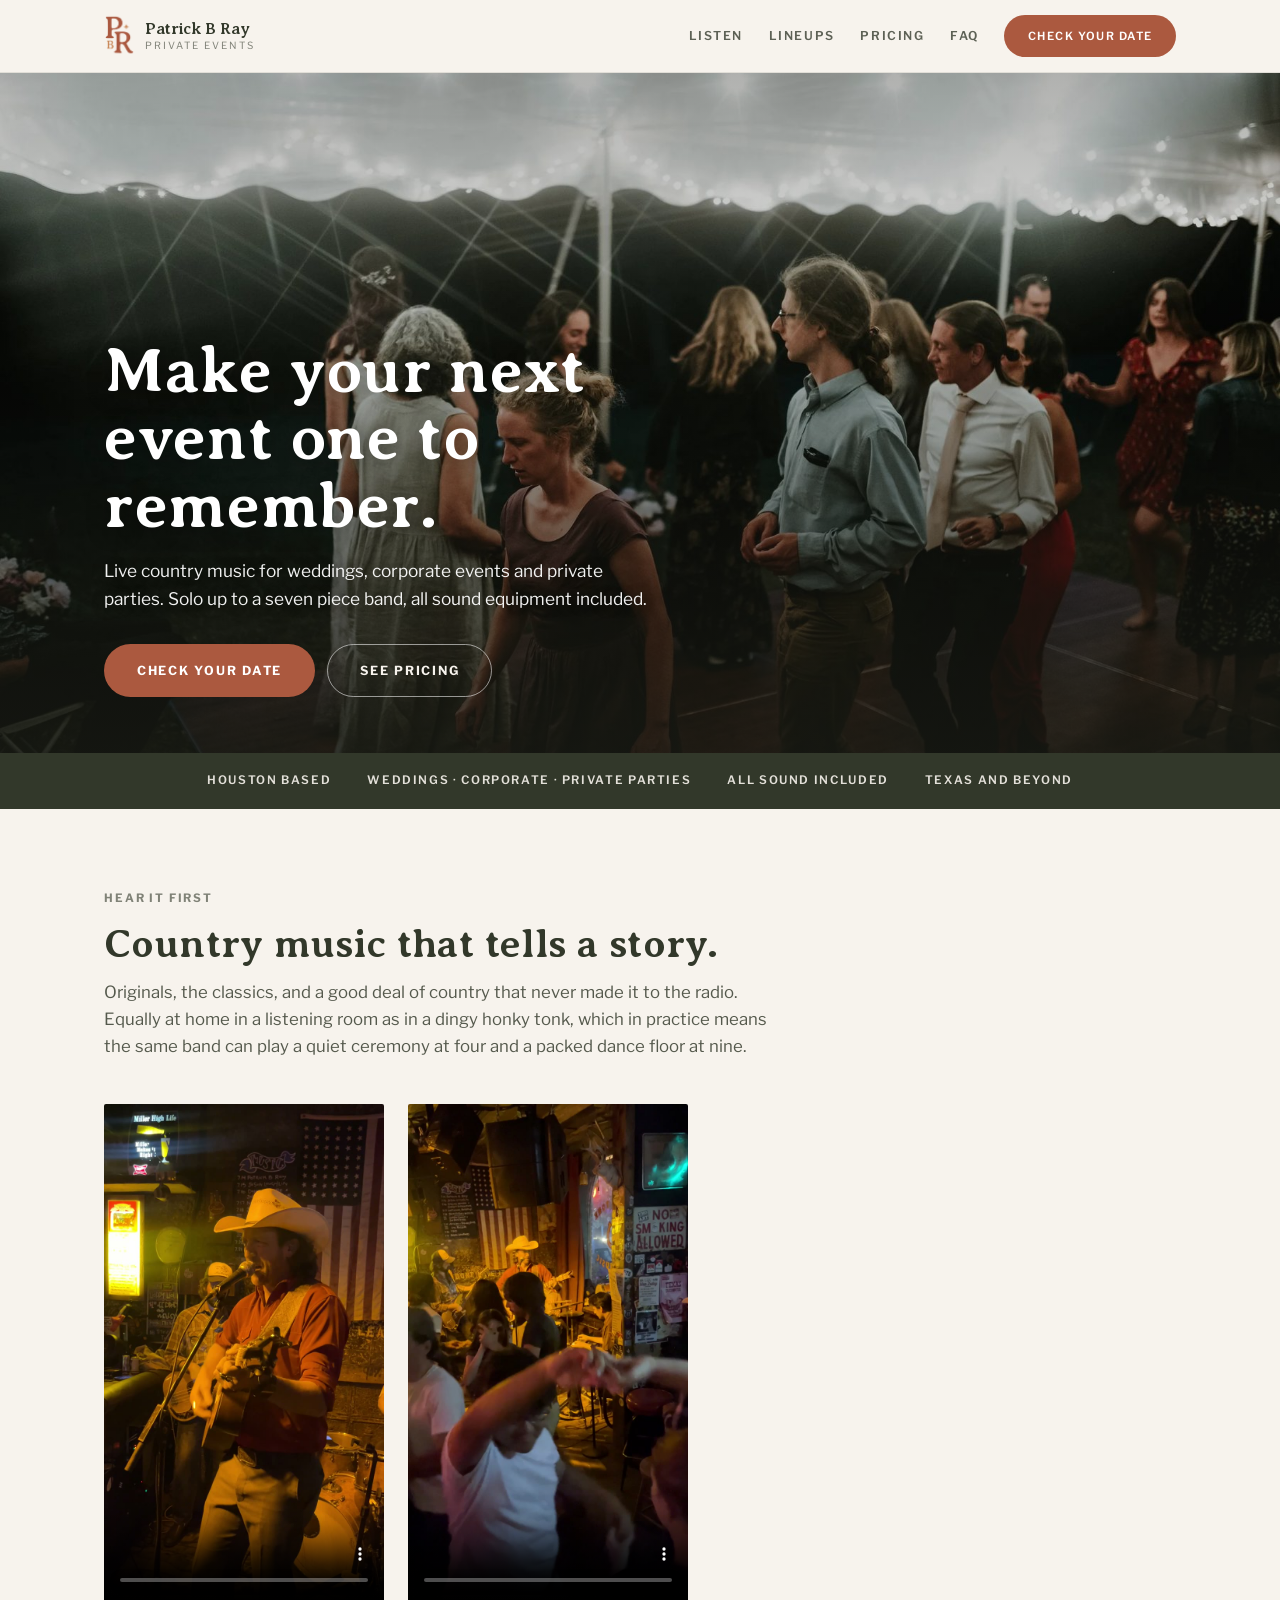
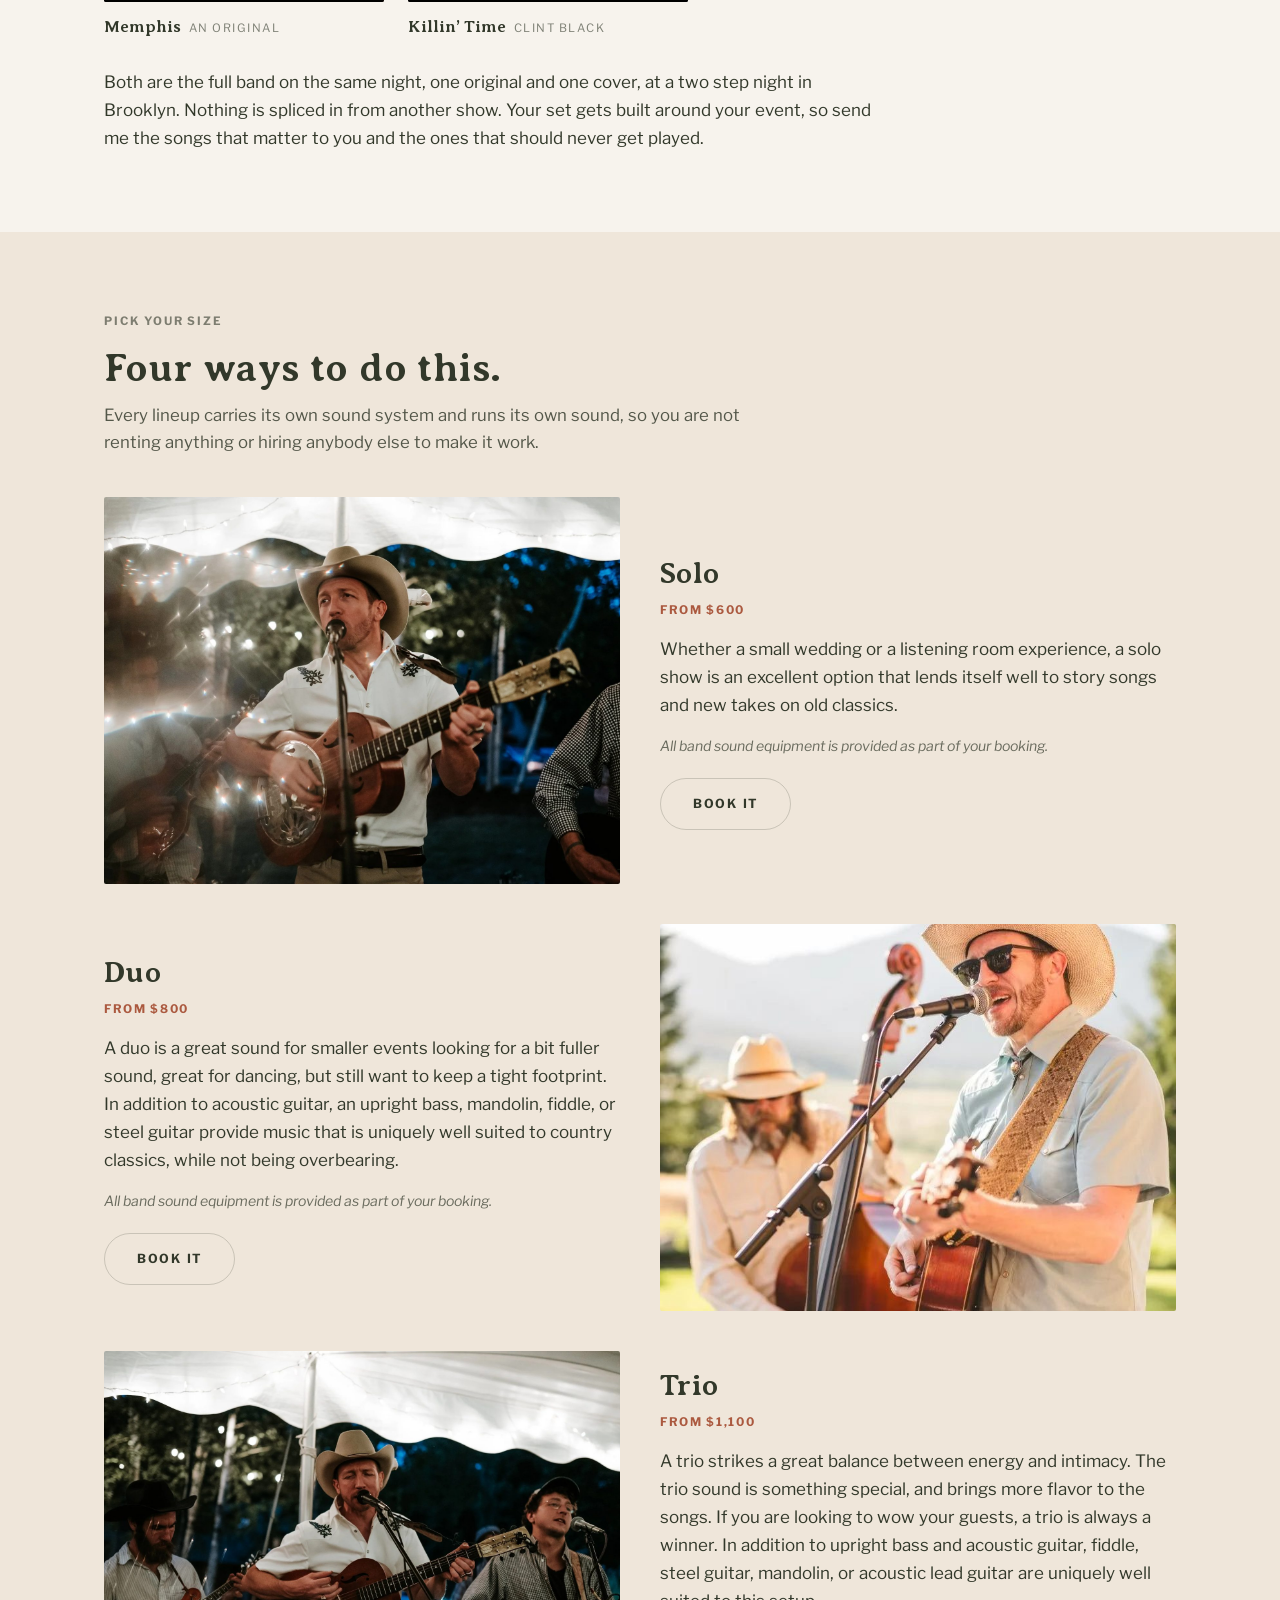
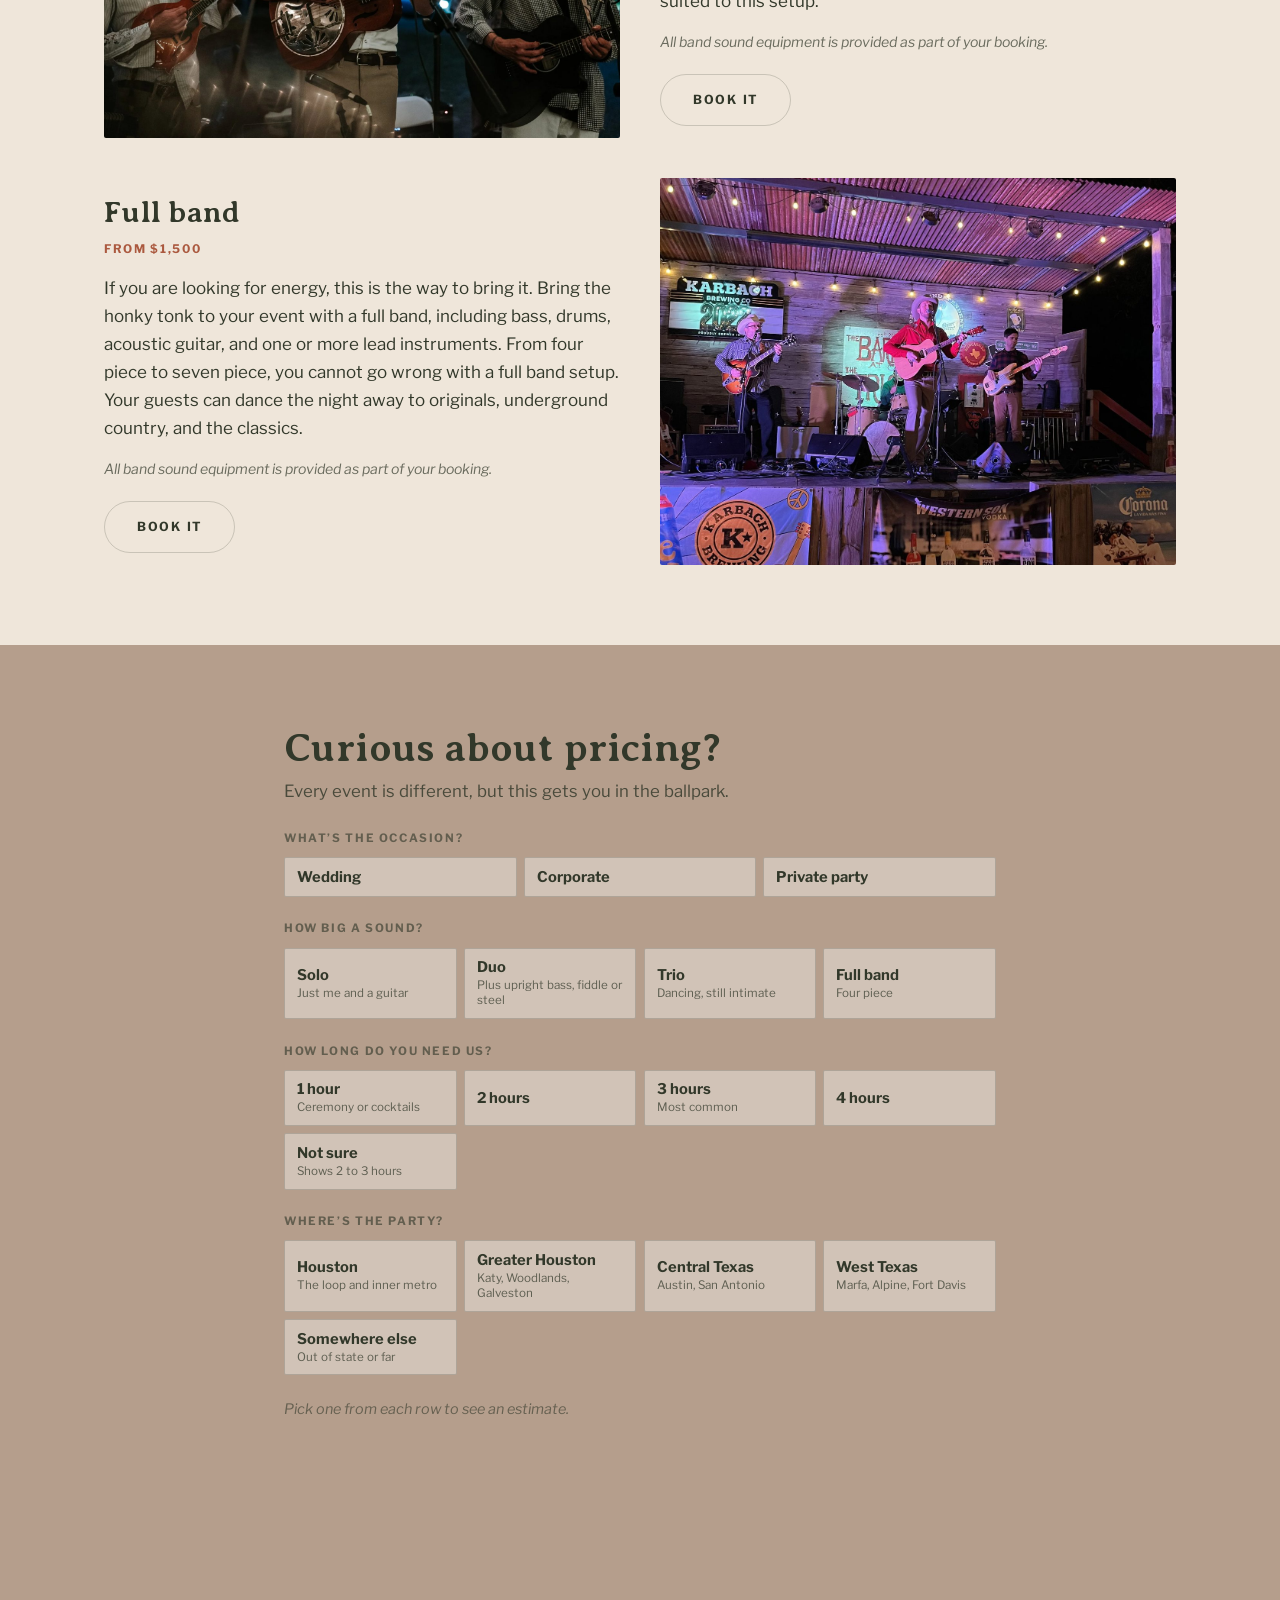
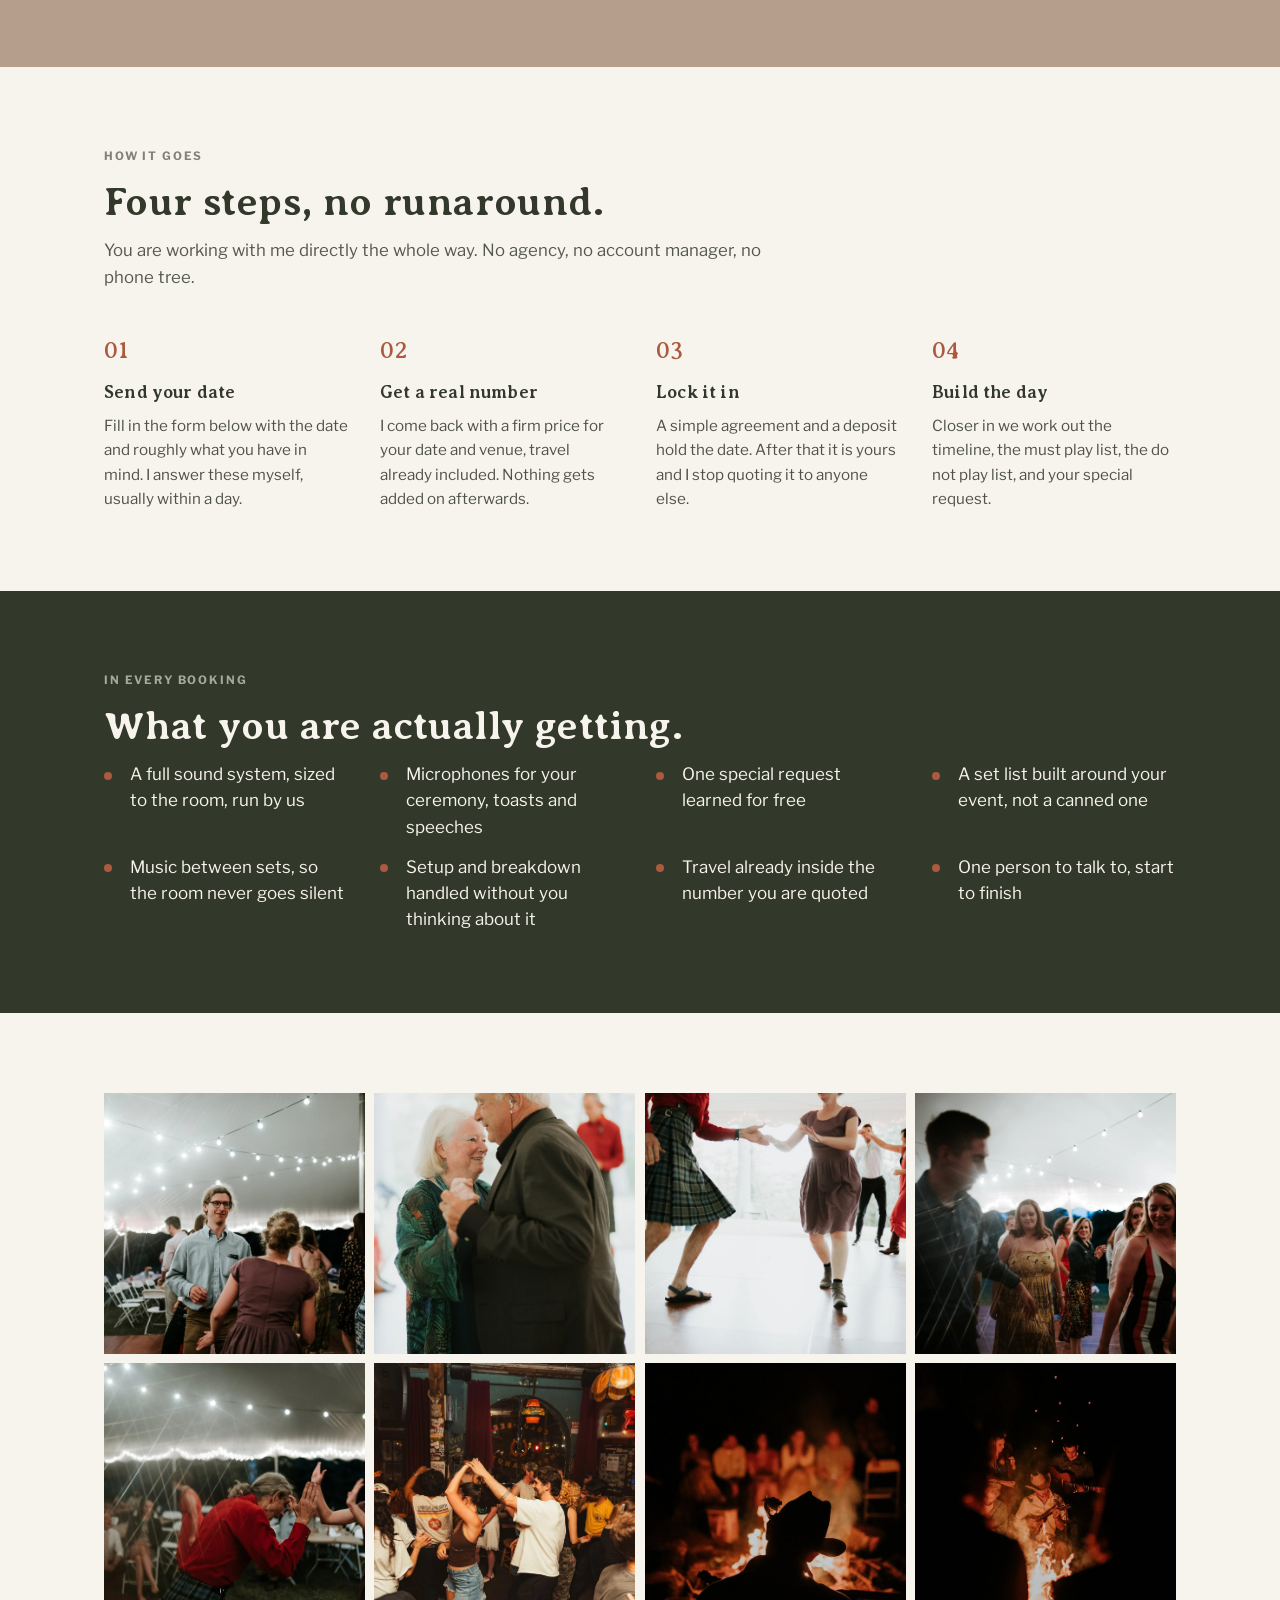
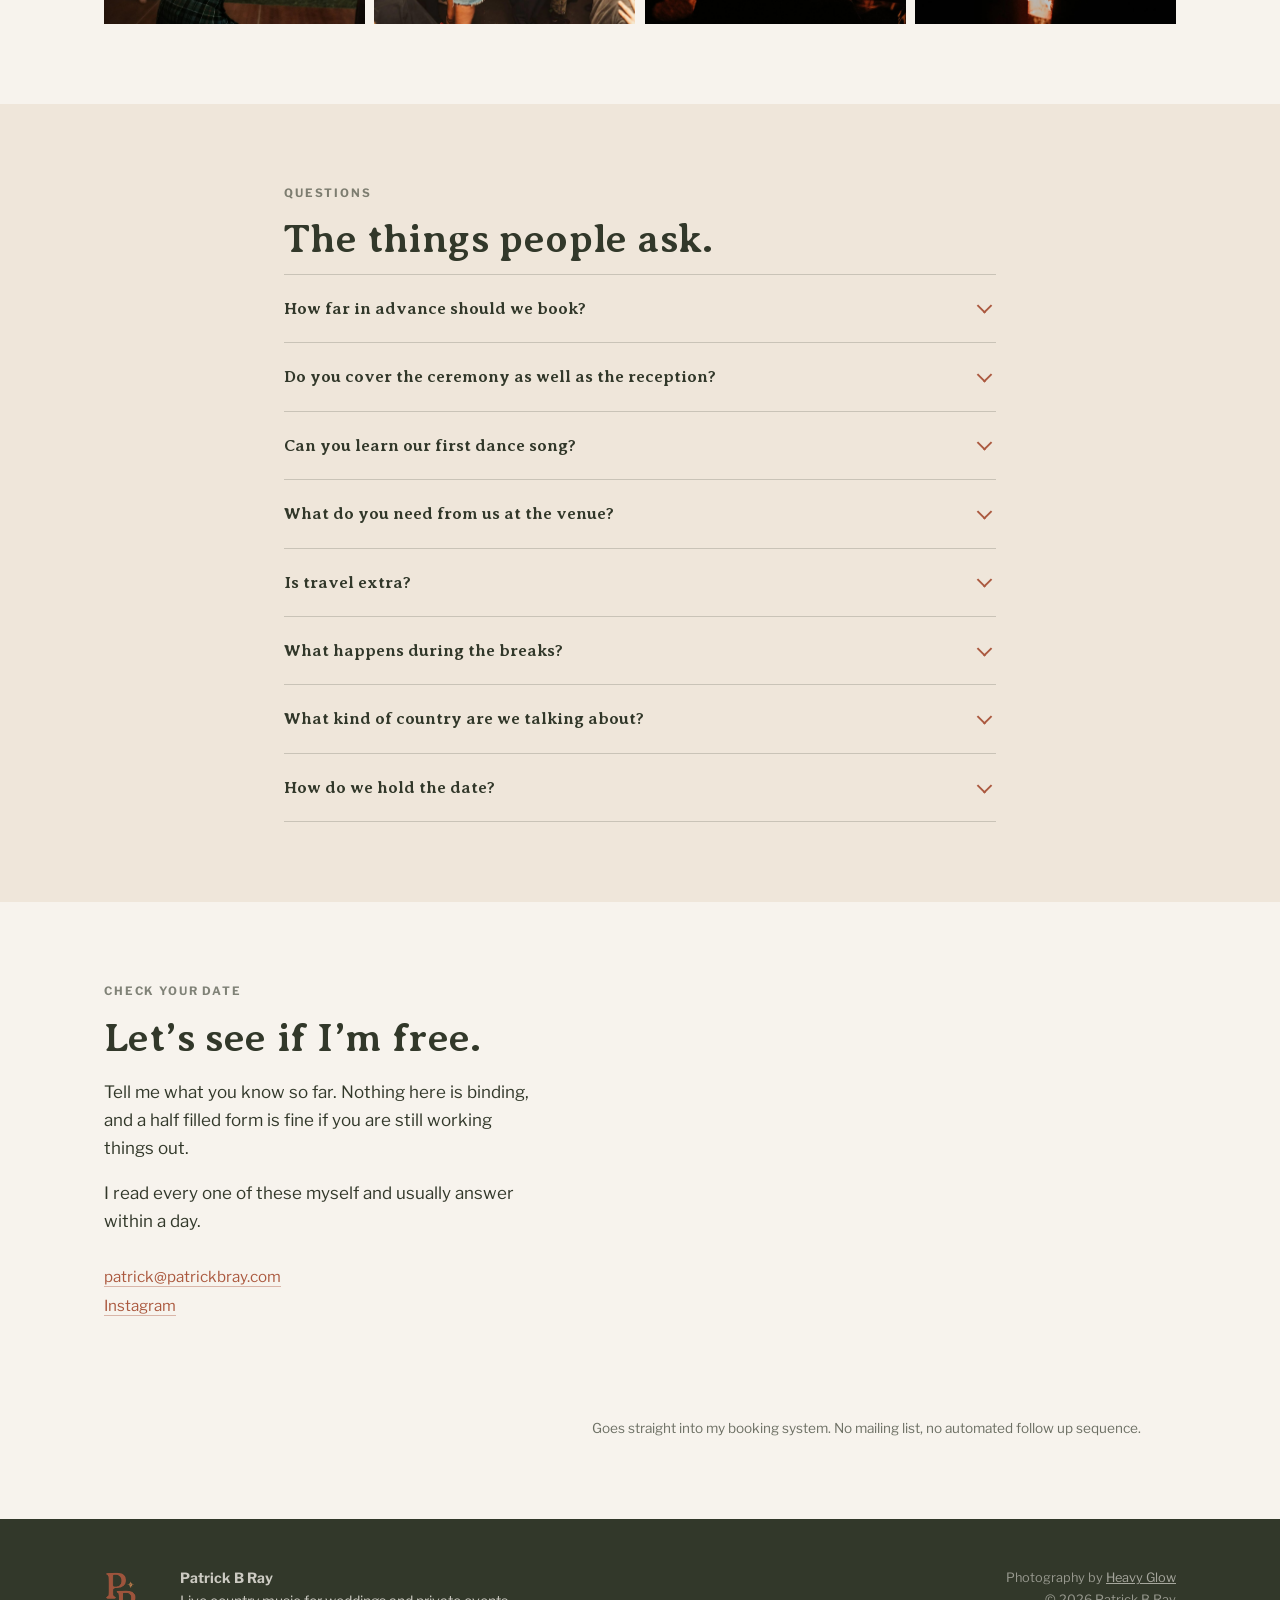
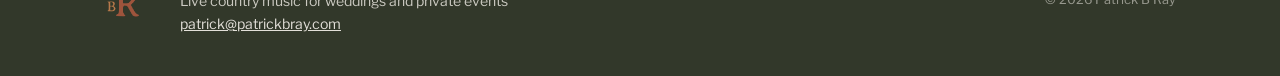
==== index.html @ d376b239 "Move the clip copy below the videos, cut it to one paragraph The three column layout left the text s" ====
<!DOCTYPE html>
<html lang="en">
<head>
<meta charset="utf-8">
<meta name="viewport" content="width=device-width, initial-scale=1">

<title>Live Country Music for Weddings &amp; Private Events | Patrick B Ray</title>
<meta name="description" content="Live country music for weddings, corporate events and private parties in Houston, Central Texas and West Texas. Solo, duo, trio or full band. All sound equipment included. See pricing in about thirty seconds.">
<link rel="canonical" href="https://events.patrickbray.com/">

<meta property="og:type" content="website">
<meta property="og:title" content="Live Country Music for Weddings &amp; Private Events">
<meta property="og:description" content="Solo, duo, trio or full band. All sound equipment included. Houston based, and out across Texas.">
<meta property="og:url" content="https://events.patrickbray.com/">
<meta property="og:image" content="https://events.patrickbray.com/assets/img/gallery-8.jpg">
<meta name="twitter:card" content="summary_large_image">

<link rel="icon" href="assets/favicon.ico">
<link rel="preconnect" href="https://fonts.googleapis.com">
<link rel="preconnect" href="https://fonts.gstatic.com" crossorigin>
<link href="https://fonts.googleapis.com/css2?family=Averia+Serif+Libre:wght@400;700&family=Libre+Franklin:wght@400;600;700&display=swap" rel="stylesheet">
<link rel="stylesheet" href="assets/css/site.css">
<link rel="stylesheet" href="assets/css/estimator.css">

<script type="application/ld+json">
{
  "@context":"https://schema.org",
  "@type":"MusicGroup",
  "name":"Patrick B Ray",
  "url":"https://events.patrickbray.com/",
  "genre":"Country",
  "image":"https://events.patrickbray.com/assets/img/gallery-8.jpg",
  "areaServed":["Houston, TX","Austin, TX","San Antonio, TX","Marfa, TX","Alpine, TX","Fort Davis, TX"],
  "email":"patrick@patrickbray.com"
}
</script>
</head>
<body>

<a class="skip" href="#main">Skip to content</a>

<header class="site-header">
  <div class="wrap site-header__inner">
    <a class="brand" href="#top">
      <img src="assets/img/pbr-logo.png" alt="" width="30" height="48">
      <span class="brand__text">
        <span class="brand__name">Patrick B Ray</span>
        <span class="brand__sub">Private Events</span>
      </span>
    </a>
    <nav class="site-nav" aria-label="Main">
      <a href="#listen">Listen</a>
      <a href="#lineups">Lineups</a>
      <a href="#pricing">Pricing</a>
      <a href="#faq">FAQ</a>
      <a class="btn btn--primary" href="#book">Check your date</a>
    </nav>
  </div>
</header>

<main id="main">

<!-- ============================ HERO ============================ -->
<section class="hero" id="top">
  <img class="hero__img" src="assets/img/gallery-8.jpg" alt="Guests dancing under a tent strung with lights at dusk" fetchpriority="high" width="1800" height="1200">
  <div class="wrap hero__inner">
    <h1>Make your next event one to remember.</h1>
    <p>Live country music for weddings, corporate events and private parties. Solo up to a seven piece band, all sound equipment included.</p>
    <div class="hero__actions">
      <a class="btn btn--primary" href="#book">Check your date</a>
      <a class="btn btn--ghost" href="#pricing">See pricing</a>
    </div>
  </div>
</section>

<div class="strip">
  <div class="wrap">
    <ul>
      <li>Houston based</li>
      <li>Weddings · Corporate · Private parties</li>
      <li>All sound included</li>
      <li>Texas and beyond</li>
    </ul>
  </div>
</div>

<!-- ============================ LISTEN ============================ -->
<section id="listen">
  <div class="wrap">
    <div class="listen__intro">
      <p class="eyebrow">Hear it first</p>
      <h2 class="section-title">Country music that tells a story.</h2>
      <p class="section-lede">Originals, the classics, and a good deal of country that never made it to the radio. Equally at home in a listening room as in a dingy honky tonk, which in practice means the same band can play a quiet ceremony at four and a packed dance floor at nine.</p>
    </div>

    <div class="clips">
      <figure class="clip">
        <video preload="none" playsinline controls poster="assets/video/memphis-poster.jpg" width="720" height="1280">
          <source src="assets/video/memphis.mp4" type="video/mp4">
        </video>
        <figcaption><strong>Memphis</strong><span>An original</span></figcaption>
      </figure>
      <figure class="clip">
        <video preload="none" playsinline controls poster="assets/video/killin-time-poster.jpg" width="720" height="1280">
          <source src="assets/video/killin-time.mp4" type="video/mp4">
        </video>
        <figcaption><strong>Killin’ Time</strong><span>Clint Black</span></figcaption>
      </figure>
    </div>

    <p class="clips__note">Both are the full band on the same night, one original and one cover, at a two step night in Brooklyn. Nothing is spliced in from another show. Your set gets built around your event, so send me the songs that matter to you and the ones that should never get played.</p>
  </div>
</section>

<!-- ============================ LINEUPS ============================ -->
<section id="lineups" class="section--tinted">
  <div class="wrap">
    <p class="eyebrow">Pick your size</p>
    <h2 class="section-title">Four ways to do this.</h2>
    <p class="section-lede">Every lineup carries its own sound system and runs its own sound, so you are not renting anything or hiring anybody else to make it work.</p>

    <div class="lineups">

      <article class="lineup">
        <div class="lineup__media">
          <img src="assets/img/gallery-4.jpg" alt="Patrick B Ray singing into a microphone under a lit tent" loading="lazy">
        </div>
        <div>
          <h3 class="lineup__name">Solo</h3>
          <p class="lineup__price">From $600</p>
          <p class="lineup__body">Whether a small wedding or a listening room experience, a solo show is an excellent option that lends itself well to story songs and new takes on old classics.</p>
          <p class="lineup__gear">All band sound equipment is provided as part of your booking.</p>
          <a class="btn btn--outline" href="#book">Book it</a>
        </div>
      </article>

      <article class="lineup">
        <div class="lineup__media">
          <img src="assets/img/duo.jpg" alt="Two musicians playing guitar and upright bass outdoors" loading="lazy">
        </div>
        <div>
          <h3 class="lineup__name">Duo</h3>
          <p class="lineup__price">From $800</p>
          <p class="lineup__body">A duo is a great sound for smaller events looking for a bit fuller sound, great for dancing, but still want to keep a tight footprint. In addition to acoustic guitar, an upright bass, mandolin, fiddle, or steel guitar provide music that is uniquely well suited to country classics, while not being overbearing.</p>
          <p class="lineup__gear">All band sound equipment is provided as part of your booking.</p>
          <a class="btn btn--outline" href="#book">Book it</a>
        </div>
      </article>

      <article class="lineup">
        <div class="lineup__media">
          <img src="assets/img/gallery-5.jpg" alt="String band performing on stage under a tent" loading="lazy">
        </div>
        <div>
          <h3 class="lineup__name">Trio</h3>
          <p class="lineup__price">From $1,100</p>
          <p class="lineup__body">A trio strikes a great balance between energy and intimacy. The trio sound is something special, and brings more flavor to the songs. If you are looking to wow your guests, a trio is always a winner. In addition to upright bass and acoustic guitar, fiddle, steel guitar, mandolin, or acoustic lead guitar are uniquely well suited to this setup.</p>
          <p class="lineup__gear">All band sound equipment is provided as part of your booking.</p>
          <a class="btn btn--outline" href="#book">Book it</a>
        </div>
      </article>

      <article class="lineup">
        <div class="lineup__media">
          <img src="assets/img/gallery-6.jpg" alt="Full band playing a lit stage" loading="lazy">
        </div>
        <div>
          <h3 class="lineup__name">Full band</h3>
          <p class="lineup__price">From $1,500</p>
          <p class="lineup__body">If you are looking for energy, this is the way to bring it. Bring the honky tonk to your event with a full band, including bass, drums, acoustic guitar, and one or more lead instruments. From four piece to seven piece, you cannot go wrong with a full band setup. Your guests can dance the night away to originals, underground country, and the classics.</p>
          <p class="lineup__gear">All band sound equipment is provided as part of your booking.</p>
          <a class="btn btn--outline" href="#book">Book it</a>
        </div>
      </article>

    </div>
  </div>
</section>

<!-- ============================ PRICING ============================ -->
<section id="pricing" class="section--sand">
  <div class="wrap wrap--narrow">
    <div class="pbr-est">

      <div class="pbr-est__head">
        <h2 class="pbr-est__title">Curious about pricing?</h2>
        <p class="pbr-est__lede">Every event is different, but this gets you in the ballpark.</p>
      </div>

      <fieldset class="pbr-est__step">
        <legend class="pbr-est__legend">What’s the occasion?</legend>
        <div class="pbr-est__opts" role="group" data-group="event"></div>
      </fieldset>

      <fieldset class="pbr-est__step">
        <legend class="pbr-est__legend">How big a sound?</legend>
        <div class="pbr-est__opts" role="group" data-group="config"></div>
      </fieldset>

      <fieldset class="pbr-est__step">
        <legend class="pbr-est__legend">How long do you need us?</legend>
        <div class="pbr-est__opts" role="group" data-group="hours"></div>
      </fieldset>

      <fieldset class="pbr-est__step">
        <legend class="pbr-est__legend">Where’s the party?</legend>
        <div class="pbr-est__opts" role="group" data-group="travel"></div>
      </fieldset>

      <p class="pbr-est__hint" id="pbrHint">Pick one from each row to see an estimate.</p>

      <div class="pbr-est__result" id="pbrResult" aria-live="polite">
        <p class="pbr-est__figure"><small id="pbrFigLabel">Estimated range</small><span id="pbrFigure"></span></p>
        <p class="pbr-est__summary" id="pbrSummary"></p>
        <a class="pbr-est__cta" id="pbrCta" href="#book">Check my date</a>
        <p class="pbr-est__fine" id="pbrFine"></p>
      </div>

    </div>
  </div>
</section>

<!-- ============================ HOW IT WORKS ============================ -->
<section id="how">
  <div class="wrap">
    <p class="eyebrow">How it goes</p>
    <h2 class="section-title">Four steps, no runaround.</h2>
    <p class="section-lede">You are working with me directly the whole way. No agency, no account manager, no phone tree.</p>

    <div class="steps">
      <div class="step">
        <h3>Send your date</h3>
        <p>Fill in the form below with the date and roughly what you have in mind. I answer these myself, usually within a day.</p>
      </div>
      <div class="step">
        <h3>Get a real number</h3>
        <p>I come back with a firm price for your date and venue, travel already included. Nothing gets added on afterwards.</p>
      </div>
      <div class="step">
        <h3>Lock it in</h3>
        <p>A simple agreement and a deposit hold the date. After that it is yours and I stop quoting it to anyone else.</p>
      </div>
      <div class="step">
        <h3>Build the day</h3>
        <p>Closer in we work out the timeline, the must play list, the do not play list, and your special request.</p>
      </div>
    </div>
  </div>
</section>

<!-- ============================ INCLUDED ============================ -->
<section class="section--dark">
  <div class="wrap">
    <p class="eyebrow">In every booking</p>
    <h2 class="section-title">What you are actually getting.</h2>
    <ul class="included">
      <li>A full sound system, sized to the room, run by us</li>
      <li>Microphones for your ceremony, toasts and speeches</li>
      <li>One special request learned for free</li>
      <li>A set list built around your event, not a canned one</li>
      <li>Music between sets, so the room never goes silent</li>
      <li>Setup and breakdown handled without you thinking about it</li>
      <li>Travel already inside the number you are quoted</li>
      <li>One person to talk to, start to finish</li>
    </ul>
  </div>
</section>

<!-- ============================ GALLERY ============================ -->
<section class="gallery-section">
  <div class="wrap">
    <div class="gallery">
      <img src="assets/img/band.jpg" alt="Guests dancing under a lit tent" loading="lazy">
      <img src="assets/img/gallery-1.jpg" alt="A couple dancing together" loading="lazy">
      <img src="assets/img/solo.jpg" alt="Guests dancing on a white floor" loading="lazy">
      <img src="assets/img/gallery-7.jpg" alt="Guests dancing at dusk" loading="lazy">
      <img src="assets/img/trio.jpg" alt="Two guests laughing on the dance floor" loading="lazy">
      <img src="assets/img/hero-dancefloor.jpg" alt="A packed honky tonk dance floor" loading="lazy">
      <img src="assets/img/gallery-3.jpg" alt="Silhouettes around a campfire" loading="lazy">
      <img src="assets/img/gallery-2.jpg" alt="Musicians playing by firelight" loading="lazy">
    </div>
  </div>
</section>

<!-- ============================ FAQ ============================ -->
<section id="faq" class="section--tinted">
  <div class="wrap wrap--narrow">
    <p class="eyebrow">Questions</p>
    <h2 class="section-title">The things people ask.</h2>

    <div class="faq">

      <details>
        <summary>How far in advance should we book?</summary>
        <p>Sooner is better, particularly for spring and fall Saturdays, which tend to go early. That said, it is always worth asking about a close in date. Sometimes the calendar cooperates.</p>
      </details>

      <details>
        <summary>Do you cover the ceremony as well as the reception?</summary>
        <p>Yes, and most weddings do it that way. Ceremony, cocktail hour and reception can all be covered, and the lineup can change between them. A solo ceremony into a full band reception is a common shape.</p>
      </details>

      <details>
        <summary>Can you learn our first dance song?</summary>
        <p>One special request comes learned free with every booking. If you have a longer list of songs that matter to you, send it over and we will talk about it.</p>
      </details>

      <details>
        <summary>What do you need from us at the venue?</summary>
        <p>Power within reach of where we set up, and enough room for the lineup you booked. For outdoor events we need cover from sun and rain, since the gear does not care for either. If you are unsure whether your space works, send a photo and I will tell you straight.</p>
      </details>

      <details>
        <summary>Is travel extra?</summary>
        <p>No. Travel is already inside the number I quote you, mileage and lodging included where a date needs it. Nothing gets added afterwards. West Texas dates often cost less than people expect, because I am out that way regularly anyway.</p>
      </details>

      <details>
        <summary>What happens during the breaks?</summary>
        <p>Music keeps playing through our sound system, so the room never drops into silence between sets.</p>
      </details>

      <details>
        <summary>What kind of country are we talking about?</summary>
        <p>Originals, the classics, and a lot of country that never got radio play. It leans traditional rather than modern pop country. If you want a feel for it, the video above is a fair sample.</p>
      </details>

      <details>
        <summary>How do we hold the date?</summary>
        <p>A simple agreement and a deposit. Once that is in, the date is yours and I take it off the calendar for everyone else.</p>
      </details>

    </div>
  </div>
</section>

<!-- ============================ BOOK ============================ -->
<section id="book">
  <div class="wrap book__grid">

    <div class="book__aside">
      <p class="eyebrow">Check your date</p>
      <h2 class="section-title">Let’s see if I’m free.</h2>
      <p>Tell me what you know so far. Nothing here is binding, and a half filled form is fine if you are still working things out.</p>
      <p>I read every one of these myself and usually answer within a day.</p>
      <div class="book__contact">
        <a href="mailto:patrick@patrickbray.com">patrick@patrickbray.com</a><br>
        <a href="https://www.instagram.com/patrickbray/" rel="noopener">Instagram</a>
      </div>
    </div>

    <div class="book__form">
      <!-- Estimator handoff. The BookLive form lives in a cross origin iframe,
           so it cannot be prefilled from here. Surfacing the picks instead lets
           the visitor paste them into the message box. -->
      <p class="book__estimate" id="bookEstimate" hidden></p>

      <iframe
        id="bookliveForm"
        src="https://booklive.com/inquiry-forms/pbr-music?bg=transparent&amp;textColor=32382A&amp;btnColor=AB593F&amp;btnTextColor=FFFFFF&amp;btnBlock=1&amp;btnRadius=50"
        title="Booking enquiry form"
        loading="lazy"
        scrolling="no"></iframe>

      <p class="form-note">Goes straight into my booking system. No mailing list, no automated follow up sequence.</p>
    </div>

  </div>
</section>

</main>

<footer class="site-footer">
  <div class="wrap site-footer__inner">
    <img src="assets/img/pbr-logo.png" alt="Patrick B Ray" width="36" height="58">
    <div>
      <strong>Patrick B Ray</strong><br>
      Live country music for weddings and private events<br>
      <a href="mailto:patrick@patrickbray.com">patrick@patrickbray.com</a>
    </div>
    <div class="credit">
      Photography by <a href="https://www.instagram.com/thatheavyglow/" rel="noopener">Heavy Glow</a><br>
      &copy; <span id="year">2026</span> Patrick B Ray
    </div>
  </div>
</footer>

<script src="assets/js/estimator.js" defer></script>
<script src="assets/js/site.js" defer></script>
</body>
</html>
---- assets/css/site.css ----
/* ============================================================
   PATRICK B RAY, PRIVATE EVENTS
   events.patrickbray.com

   Standalone site. Shares the palette and type of patrickbray.com
   but carries no links back to merch, shows, tip jar or press kit.
   ============================================================ */

:root{
  /* palette, matched to the music site */
  --rust:#AB593F;
  --rust-deep:#8E4632;
  --navy:#2C3859;
  --tan:#B59E8C;
  --cream:#CBBBAE;
  --olive:#32382A;
  --ink:#32382A;

  --paper:#F7F3ED;
  --paper-2:#EFE6DA;
  --line:rgba(50,56,42,.20);
  --line-soft:rgba(50,56,42,.11);

  --serif:"Averia Serif Libre",Georgia,"Times New Roman",serif;
  --sans:"Libre Franklin",-apple-system,BlinkMacSystemFont,"Segoe UI",Helvetica,Arial,sans-serif;

  --wrap:1120px;
  --wrap-narrow:760px;
  --radius:2px;
}

*,*::before,*::after{box-sizing:border-box;}

html{scroll-behavior:smooth;scroll-padding-top:5.5rem;}
@media (prefers-reduced-motion:reduce){
  html{scroll-behavior:auto;}
  *{animation-duration:.01ms !important;transition-duration:.01ms !important;}
}

body{
  margin:0;
  background:var(--paper);
  color:var(--ink);
  font-family:var(--sans);
  font-size:17px;
  line-height:1.62;
  -webkit-font-smoothing:antialiased;
  text-rendering:optimizeLegibility;
}

img{max-width:100%;height:auto;display:block;}
a{color:var(--rust);}
a:focus-visible,button:focus-visible,summary:focus-visible,
input:focus-visible,select:focus-visible,textarea:focus-visible{
  outline:2px solid var(--rust);
  outline-offset:3px;
}

.wrap{width:100%;max-width:var(--wrap);margin:0 auto;padding:0 1.5rem;}
.wrap--narrow{max-width:var(--wrap-narrow);}

.skip{
  position:absolute;left:-9999px;top:0;
  background:var(--olive);color:#fff;padding:.75rem 1.25rem;z-index:200;
}
.skip:focus{left:0;}

/* ---------- shared type ---------- */

.eyebrow{
  font-size:.72rem;
  font-weight:700;
  letter-spacing:.16em;
  text-transform:uppercase;
  opacity:.6;
  margin:0 0 .85rem;
}

h1,h2,h3{font-family:var(--serif);font-weight:700;color:var(--olive);letter-spacing:.01em;}

.section-title{
  font-size:clamp(1.7rem,4.4vw,2.5rem);
  line-height:1.14;
  margin:0 0 .75rem;
}
.section-lede{
  margin:0 0 2.5rem;
  font-size:1.05rem;
  line-height:1.62;
  opacity:.82;
  max-width:56ch;
}

section{padding:5rem 0;}
@media (max-width:640px){section{padding:3.5rem 0;}}

.section--tinted{background:var(--paper-2);}
.section--sand{background:var(--tan);}
.section--dark{background:var(--olive);color:var(--paper);}
.section--dark h2,.section--dark h3{color:var(--paper);}

/* ---------- buttons ---------- */

.btn{
  display:inline-block;
  border:1px solid transparent;
  border-radius:999px;
  padding:.95rem 2rem;
  font-family:var(--sans);
  font-size:.78rem;
  font-weight:700;
  letter-spacing:.14em;
  text-transform:uppercase;
  text-decoration:none;
  cursor:pointer;
  transition:background .15s ease,color .15s ease,border-color .15s ease;
}
.btn--primary{background:var(--rust);color:#fff;}
.btn--primary:hover{background:var(--rust-deep);color:#fff;}
.btn--ghost{background:transparent;color:var(--paper);border-color:rgba(255,255,255,.55);}
.btn--ghost:hover{background:rgba(255,255,255,.14);border-color:#fff;color:#fff;}
.btn--outline{background:transparent;color:var(--olive);border-color:var(--line);}
.btn--outline:hover{border-color:var(--rust);color:var(--rust);}

/* ---------- header ---------- */

.site-header{
  position:sticky;top:0;z-index:100;
  background:rgba(247,243,237,.94);
  backdrop-filter:saturate(140%) blur(8px);
  border-bottom:1px solid var(--line-soft);
}
.site-header__inner{
  display:flex;align-items:center;gap:1.25rem;
  min-height:4.5rem;
}
.brand{display:flex;align-items:center;gap:.7rem;text-decoration:none;color:var(--olive);margin-right:auto;}
.brand img{width:30px;height:auto;}
.brand__text{display:flex;flex-direction:column;line-height:1.05;}
.brand__name{font-family:var(--serif);font-weight:700;font-size:1rem;}
.brand__sub{font-size:.62rem;letter-spacing:.2em;text-transform:uppercase;opacity:.6;margin-top:.15rem;}

.site-nav{display:flex;align-items:center;gap:1.6rem;}
.site-nav a{
  color:var(--ink);text-decoration:none;
  font-size:.76rem;font-weight:600;letter-spacing:.13em;text-transform:uppercase;
  opacity:.78;
}
.site-nav a:hover{opacity:1;color:var(--rust);}
.site-nav .btn{font-size:.7rem;padding:.7rem 1.4rem;opacity:1;color:#fff;}

@media (max-width:860px){
  .site-nav a:not(.btn){display:none;}
}

/* ---------- hero ---------- */

.hero{
  position:relative;
  min-height:min(78vh,680px);
  display:flex;align-items:flex-end;
  padding:0;
  color:#fff;
  overflow:hidden;
}
.hero__img{
  position:absolute;inset:0;
  width:100%;height:100%;object-fit:cover;object-position:center 58%;
}
.hero::after{
  content:"";position:absolute;inset:0;
  background:linear-gradient(180deg,rgba(24,26,20,.34) 0%,rgba(24,26,20,.12) 38%,rgba(24,26,20,.82) 100%);
}
.hero__inner{position:relative;z-index:2;width:100%;padding-top:8rem;padding-bottom:3.5rem;}
.hero h1{
  color:#fff;
  font-size:clamp(2.1rem,6.2vw,4rem);
  line-height:1.06;
  margin:0 0 1rem;
  max-width:17ch;
  text-shadow:0 2px 22px rgba(0,0,0,.35);
}
.hero p{
  margin:0 0 2rem;
  max-width:46ch;
  font-size:1.08rem;
  line-height:1.6;
  color:rgba(255,255,255,.94);
  text-shadow:0 1px 14px rgba(0,0,0,.4);
}
.hero__actions{display:flex;flex-wrap:wrap;gap:.75rem;}

/* ---------- trust strip ---------- */

.strip{background:var(--olive);color:var(--paper);padding:1.15rem 0;}
.strip ul{
  list-style:none;margin:0;padding:0;
  display:flex;flex-wrap:wrap;justify-content:center;gap:.5rem 2.25rem;
  font-size:.73rem;font-weight:600;letter-spacing:.14em;text-transform:uppercase;
  opacity:.9;text-align:center;
}

/* ---------- listen ---------- */

.listen__intro{margin-bottom:2.75rem;}

/* Two vertical phone clips side by side, caption underneath. Capped so a
   9:16 video does not run the full height of a desktop screen. */
.clips{
  display:grid;
  grid-template-columns:repeat(2,minmax(0,280px));
  gap:1.5rem;
  align-items:start;
}
@media (max-width:520px){
  .clips{grid-template-columns:1fr;max-width:340px;}
}

.clip{margin:0;}
.clip video{
  width:100%;
  /* The height attribute on <video> maps to a CSS height and would beat
     aspect-ratio. The attributes stay for layout stability before load. */
  height:auto;
  aspect-ratio:9/16;
  display:block;
  background:var(--olive);
  border-radius:var(--radius);
  object-fit:cover;
}
.clip figcaption{
  margin-top:.7rem;
  display:flex;
  flex-wrap:wrap;
  align-items:baseline;
  gap:.5rem;
}
.clip figcaption strong{
  font-family:var(--serif);
  font-size:1.05rem;
  color:var(--olive);
}
.clip figcaption span{
  font-size:.72rem;
  letter-spacing:.13em;
  text-transform:uppercase;
  opacity:.6;
}

.clips__note{
  margin:1.75rem 0 0;
  max-width:64ch;
  line-height:1.65;
}

/* ---------- lineups ---------- */

.lineups{display:grid;gap:2.5rem;}
.lineup{
  display:grid;
  grid-template-columns:minmax(0,1fr) minmax(0,1fr);
  gap:2.5rem;
  align-items:center;
}
.lineup:nth-child(even) .lineup__media{order:2;}
@media (max-width:840px){
  .lineup{grid-template-columns:1fr;gap:1.5rem;}
  .lineup:nth-child(even) .lineup__media{order:0;}
}
.lineup__media img{
  width:100%;aspect-ratio:4/3;object-fit:cover;border-radius:var(--radius);
}
.lineup__name{
  font-size:clamp(1.35rem,3.4vw,1.85rem);
  margin:0 0 .2rem;
}
.lineup__price{
  font-size:.74rem;font-weight:700;letter-spacing:.14em;text-transform:uppercase;
  color:var(--rust);margin:0 0 .9rem;
}
.lineup__body{margin:0 0 1rem;line-height:1.65;}
.lineup__gear{
  margin:0 0 1.25rem;
  font-size:.88rem;
  opacity:.7;
  font-style:italic;
}

/* ---------- estimator host ---------- */

#pricing .pbr-est{max-width:none;}

/* ---------- how it works ---------- */

.steps{
  display:grid;
  grid-template-columns:repeat(auto-fit,minmax(220px,1fr));
  gap:2rem;
  counter-reset:step;
}
.step{counter-increment:step;}
.step::before{
  content:counter(step,decimal-leading-zero);
  display:block;
  font-family:var(--serif);
  font-size:1.5rem;
  color:var(--rust);
  margin-bottom:.5rem;
}
.step h3{font-size:1.1rem;margin:0 0 .45rem;}
.step p{margin:0;font-size:.95rem;line-height:1.6;opacity:.85;}

/* ---------- included ---------- */

.included{
  list-style:none;margin:0;padding:0;
  display:grid;grid-template-columns:repeat(auto-fit,minmax(240px,1fr));gap:.85rem 2rem;
}
.included li{
  position:relative;padding-left:1.6rem;line-height:1.55;
}
.included li::before{
  content:"";position:absolute;left:0;top:.62em;
  width:8px;height:8px;background:var(--rust);border-radius:50%;
}

/* ---------- faq ---------- */

.faq{border-top:1px solid var(--line);}
.faq details{border-bottom:1px solid var(--line);}
.faq summary{
  cursor:pointer;list-style:none;
  padding:1.25rem 2.5rem 1.25rem 0;
  position:relative;
  font-family:var(--serif);
  font-weight:700;
  font-size:1.06rem;
  color:var(--olive);
}
.faq summary::-webkit-details-marker{display:none;}
.faq summary::after{
  content:"";position:absolute;right:.35rem;top:50%;
  width:11px;height:11px;
  border-right:2px solid var(--rust);border-bottom:2px solid var(--rust);
  transform:translateY(-70%) rotate(45deg);
  transition:transform .18s ease;
}
.faq details[open] summary::after{transform:translateY(-25%) rotate(-135deg);}
.faq details p{margin:0 0 1.35rem;padding-right:2.5rem;line-height:1.65;opacity:.88;}

/* ---------- testimonials ---------- */

.quotes{display:grid;grid-template-columns:repeat(auto-fit,minmax(280px,1fr));gap:2.5rem;}
.quote blockquote{
  margin:0 0 .9rem;
  font-family:var(--serif);
  font-size:1.1rem;
  line-height:1.5;
  color:var(--olive);
}
.quote figcaption{font-size:.8rem;letter-spacing:.1em;text-transform:uppercase;opacity:.62;}

/* ---------- gallery ---------- */

/* Eight squares, four across. Deliberately uniform: the earlier
   version had two 2x2 feature tiles, which left a hole in the last
   row because eight images do not fill that shape. */
.gallery{
  display:grid;
  grid-template-columns:repeat(4,1fr);
  gap:.6rem;
}
.gallery img{width:100%;height:100%;aspect-ratio:1;object-fit:cover;}
@media (max-width:760px){
  .gallery{grid-template-columns:repeat(2,1fr);}
}

/* ---------- booking form ---------- */

.book__grid{display:grid;grid-template-columns:1fr 1.35fr;gap:3.5rem;align-items:start;}
@media (max-width:900px){.book__grid{grid-template-columns:1fr;gap:2rem;}}

/* BookLive serves the enquiry form. iframeResizer sets the real height once
   it loads; this is the placeholder so the page does not jump. */
#bookliveForm{
  width:100%;
  min-height:420px;
  border:0;
  display:block;
  overflow:hidden;
}
.book__estimate{
  margin:0 0 1.5rem;
  padding:.9rem 1.1rem;
  background:rgba(171,89,63,.09);
  border-left:3px solid var(--rust);
  font-size:.95rem;
  line-height:1.55;
}
.book__estimate strong{font-weight:700;}

.form-grid{display:grid;grid-template-columns:1fr 1fr;gap:1.1rem;}
.form-grid .full{grid-column:1 / -1;}
@media (max-width:560px){.form-grid{grid-template-columns:1fr;}}

label{
  display:block;
  font-size:.7rem;font-weight:700;letter-spacing:.13em;text-transform:uppercase;
  opacity:.65;margin-bottom:.4rem;
}
input,select,textarea{
  width:100%;
  font:inherit;
  font-size:1rem;
  color:var(--ink);
  background:rgba(255,255,255,.62);
  border:1px solid var(--line);
  border-radius:var(--radius);
  padding:.8rem .85rem;
}
.section--dark input,.section--dark select,.section--dark textarea{
  background:rgba(255,255,255,.08);
  border-color:rgba(255,255,255,.28);
  color:var(--paper);
}
.section--dark label{opacity:.72;}
textarea{min-height:130px;resize:vertical;}
input:hover,select:hover,textarea:hover{border-color:var(--rust);}

.form-note{font-size:.85rem;opacity:.7;line-height:1.55;margin:1rem 0 0;}
.form-status{margin:1rem 0 0;font-size:.95rem;}
.form-status[data-state="error"]{color:#ffb4a2;}
.hp{position:absolute;left:-9999px;opacity:0;height:0;overflow:hidden;}

.book__aside p{line-height:1.65;}
.book__contact{margin-top:1.75rem;font-size:.95rem;line-height:1.9;}
.book__contact a{color:var(--rust);text-decoration:none;border-bottom:1px solid rgba(171,89,63,.4);}
.book__contact a:hover{border-bottom-color:var(--rust);}

/* ---------- footer ---------- */

.site-footer{
  background:var(--olive);color:rgba(247,243,237,.78);
  padding:3rem 0 2.5rem;
  font-size:.88rem;
}
.site-footer__inner{display:flex;flex-wrap:wrap;gap:1.5rem 2.5rem;align-items:flex-start;}
.site-footer img{width:36px;opacity:.9;}
.site-footer a{color:rgba(247,243,237,.9);}
.site-footer .credit{margin-left:auto;text-align:right;font-size:.8rem;opacity:.66;line-height:1.7;}
@media (max-width:640px){.site-footer .credit{margin-left:0;text-align:left;}}
---- assets/css/estimator.css ----
/* ============================================================
   PBR PRICE ESTIMATOR
   Ported verbatim from the Squarespace code block on
   patrickbray.com/private-events, with two changes:
   the palette now inherits from site.css, and the CTA
   scrolls to the booking form on this site instead of
   linking out to /book-patrick.

   All prices live in the PRICING object in estimator.js.
   That is the only thing you ever need to edit.
   ============================================================ */

.pbr-est{
  --line:rgba(50,56,42,.22);
  --paper-card:rgba(255,255,255,.38);

  max-width:760px;
  margin:0 auto;
  color:var(--ink);
  font-family:inherit;
  -webkit-font-smoothing:antialiased;
  text-align:left;
}
.pbr-est *{box-sizing:border-box;}

.pbr-est__head{margin:0 0 1.5rem;}
.pbr-est__title{
  font-family:var(--serif);
  font-weight:700;
  font-size:clamp(1.7rem,4.4vw,2.5rem);
  line-height:1.14;
  margin:0 0 .5rem;
  color:var(--olive);
  letter-spacing:.01em;
}
.pbr-est__lede{
  margin:0;
  font-size:1.05rem;
  line-height:1.6;
  opacity:.82;
  max-width:52ch;
}

.pbr-est__step{border:0;padding:0;margin:0 0 1.4rem;}
.pbr-est__legend{
  padding:0;
  margin:0 0 .6rem;
  font-size:.72rem;
  font-weight:700;
  letter-spacing:.14em;
  text-transform:uppercase;
  opacity:.62;
}
/* auto-fitting grid: two across on a phone, one row on a laptop.
   No breakpoint needed, the columns work it out. */
.pbr-est__opts{
  display:grid;
  grid-template-columns:repeat(auto-fit,minmax(138px,1fr));
  gap:.45rem;
}

.pbr-est__opt{
  min-width:0;
  cursor:pointer;
  border:1px solid var(--line);
  border-radius:2px;
  background:var(--paper-card);
  padding:.6rem .75rem;
  font:inherit;
  font-size:.95rem;
  line-height:1.25;
  color:var(--ink);
  text-align:left;
  transition:background .14s ease,border-color .14s ease,color .14s ease;
}
.pbr-est__opt:hover{border-color:var(--rust);}
.pbr-est__opt:focus-visible{outline:2px solid var(--rust);outline-offset:2px;}
.pbr-est__opt[aria-pressed="true"]{
  background:var(--rust);
  border-color:var(--rust);
  color:#fff;
}
.pbr-est__opt b{display:block;font-weight:700;font-size:.92rem;}
.pbr-est__opt span{
  display:block;
  font-size:.73rem;
  line-height:1.3;
  opacity:.72;
  margin-top:.1rem;
  font-weight:400;
}
.pbr-est__opt[aria-pressed="true"] span{opacity:.85;}

/* ---------- result ---------- */
.pbr-est__result{
  margin-top:1.75rem;
  border-top:1px solid var(--line);
  padding-top:1.5rem;
  opacity:0;
  transform:translateY(6px);
  transition:opacity .3s ease,transform .3s ease;
}
.pbr-est__result.is-visible{opacity:1;transform:none;}

.pbr-est__figure{
  font-family:var(--serif);
  font-weight:700;
  font-size:clamp(2rem,7vw,3rem);
  line-height:1.05;
  color:var(--rust);
  margin:0;
  letter-spacing:.005em;
}
.pbr-est__figure small{
  display:block;
  font-family:inherit;
  font-size:.85rem;
  font-weight:400;
  letter-spacing:.12em;
  text-transform:uppercase;
  color:var(--ink);
  opacity:.55;
  margin-bottom:.35rem;
}
.pbr-est__summary{
  margin:.6rem 0 0;
  font-size:1rem;
  opacity:.85;
}
.pbr-est__cta{
  display:inline-block;
  margin-top:1.25rem;
  background:var(--rust);
  color:#fff;
  text-decoration:none;
  font-size:.82rem;
  font-weight:700;
  letter-spacing:.13em;
  text-transform:uppercase;
  padding:.95rem 2rem;
  border-radius:999px;
  transition:background .15s ease;
}
.pbr-est__cta:hover{background:var(--rust-deep);color:#fff;}
.pbr-est__cta:focus-visible{outline:2px solid var(--olive);outline-offset:3px;}

.pbr-est__fine{
  margin:1.1rem 0 0;
  font-size:.82rem;
  line-height:1.6;
  opacity:.68;
  max-width:56ch;
}
.pbr-est__fine strong{font-weight:700;opacity:1;}

.pbr-est__hint{
  margin:1.25rem 0 0;
  font-size:.9rem;
  opacity:.6;
  font-style:italic;
}

@media (max-width:540px){
  .pbr-est__step{margin-bottom:1.05rem;}
  .pbr-est__lede{font-size:.94rem;}
  .pbr-est__result{margin-top:1.35rem;padding-top:1.2rem;}
}
/* Below 430px the grid is always two across, so a lone last card
   would sit as an orphan. Let it span instead. */
@media (max-width:430px){
  .pbr-est__opts > :last-child:nth-child(odd){grid-column:1 / -1;}
}
@media (prefers-reduced-motion:reduce){
  .pbr-est__result{transition:none;}
}
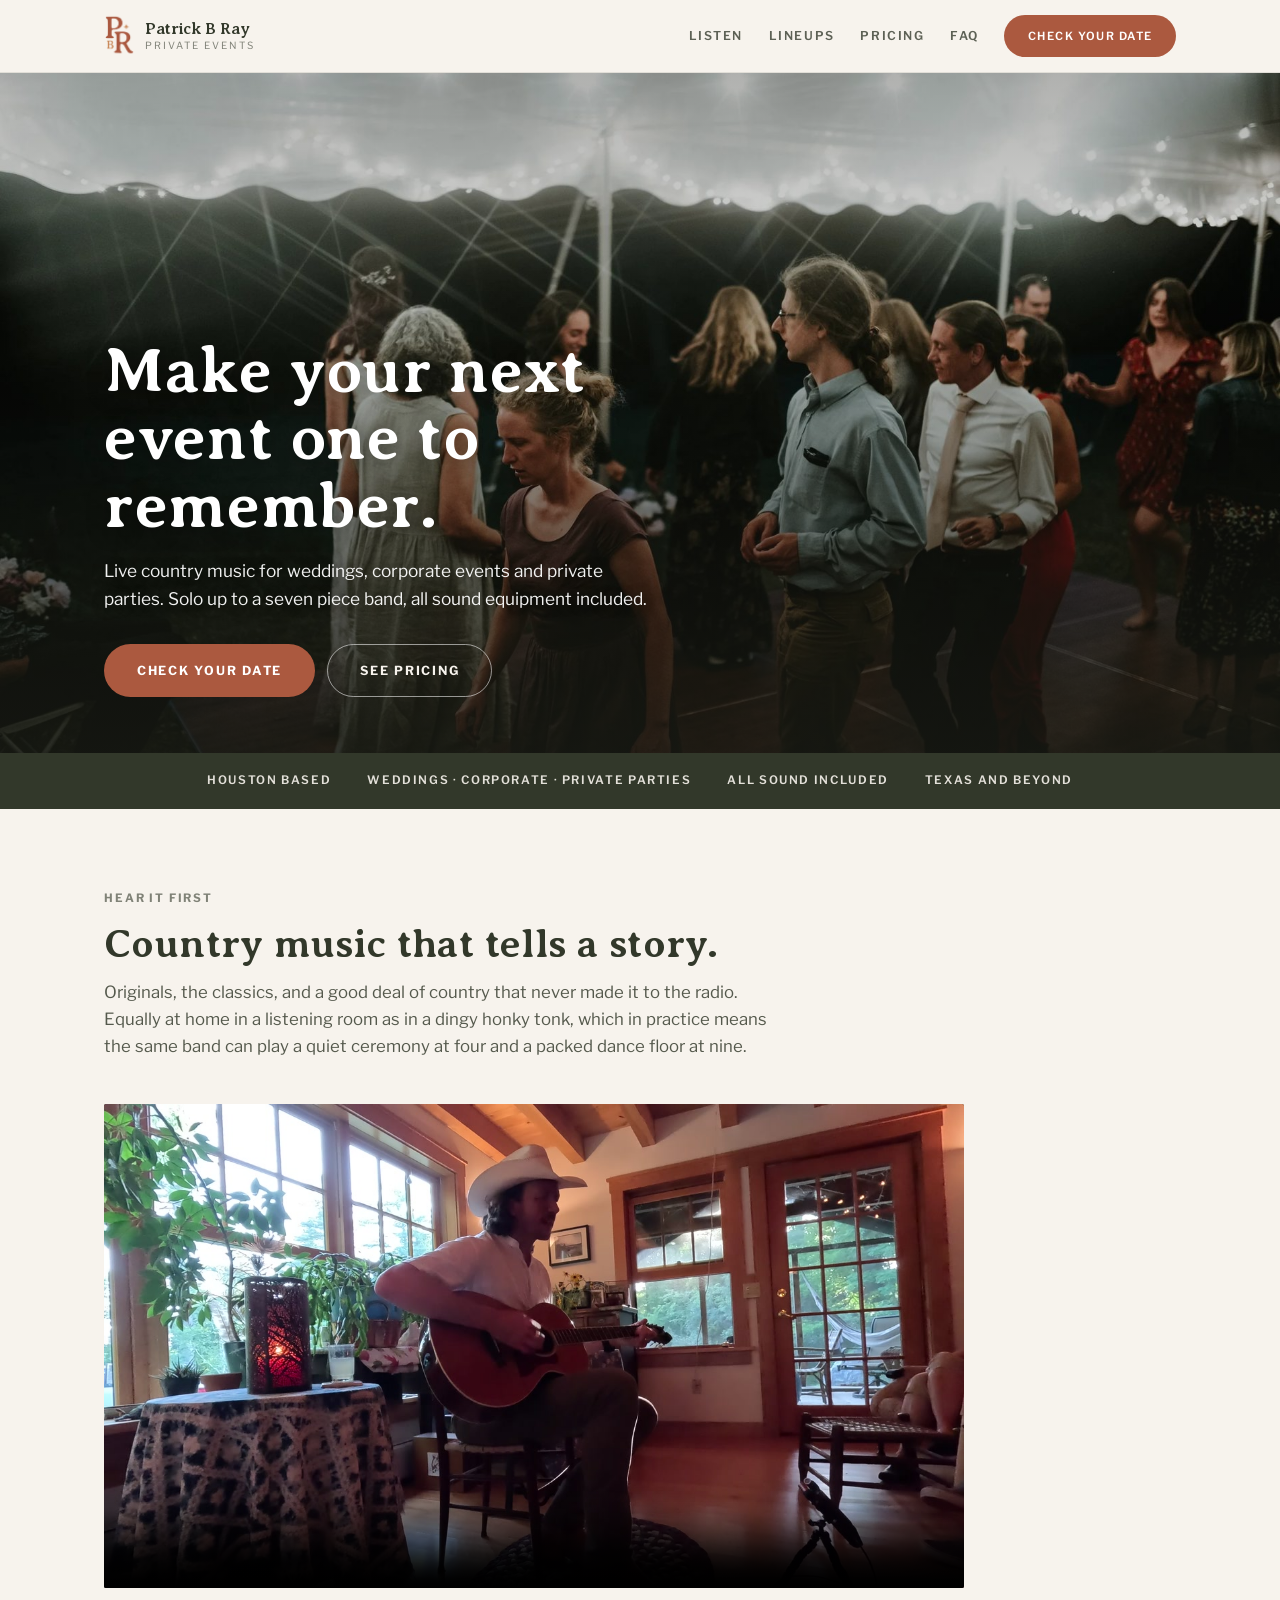
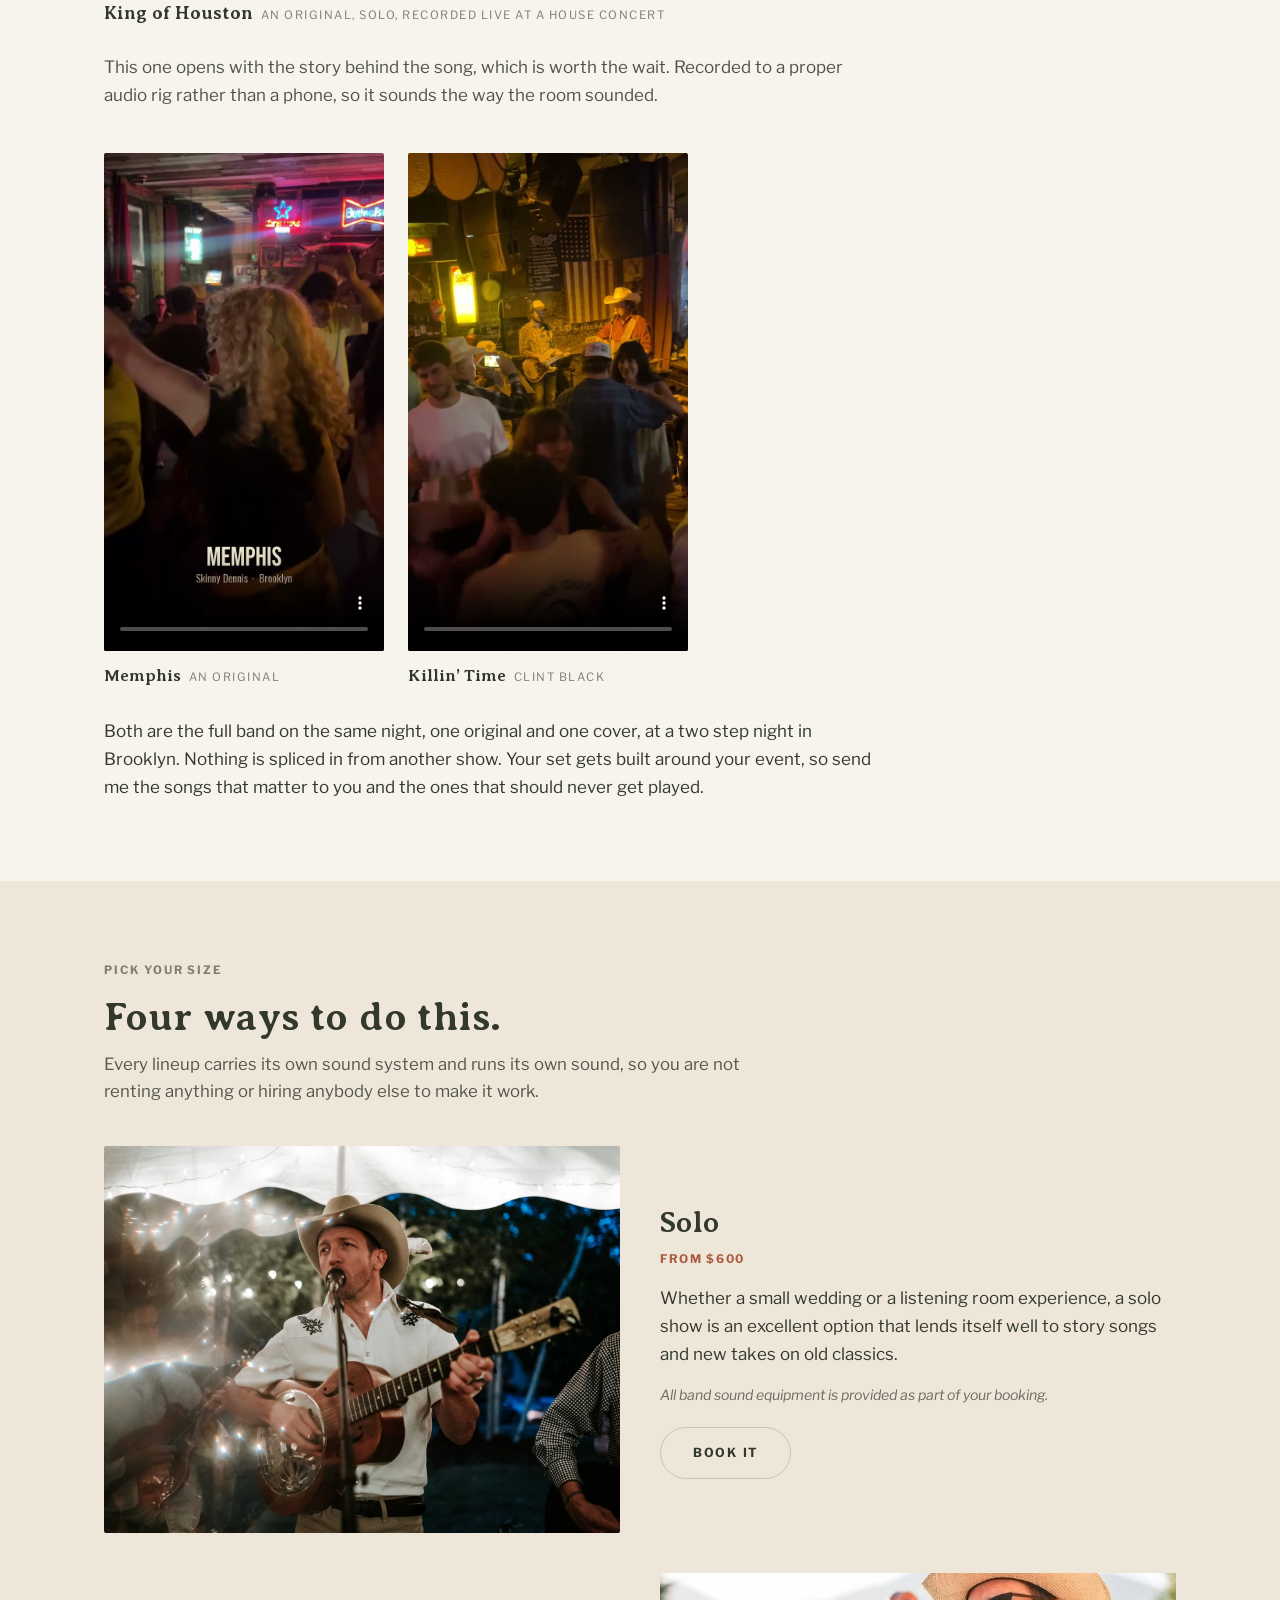
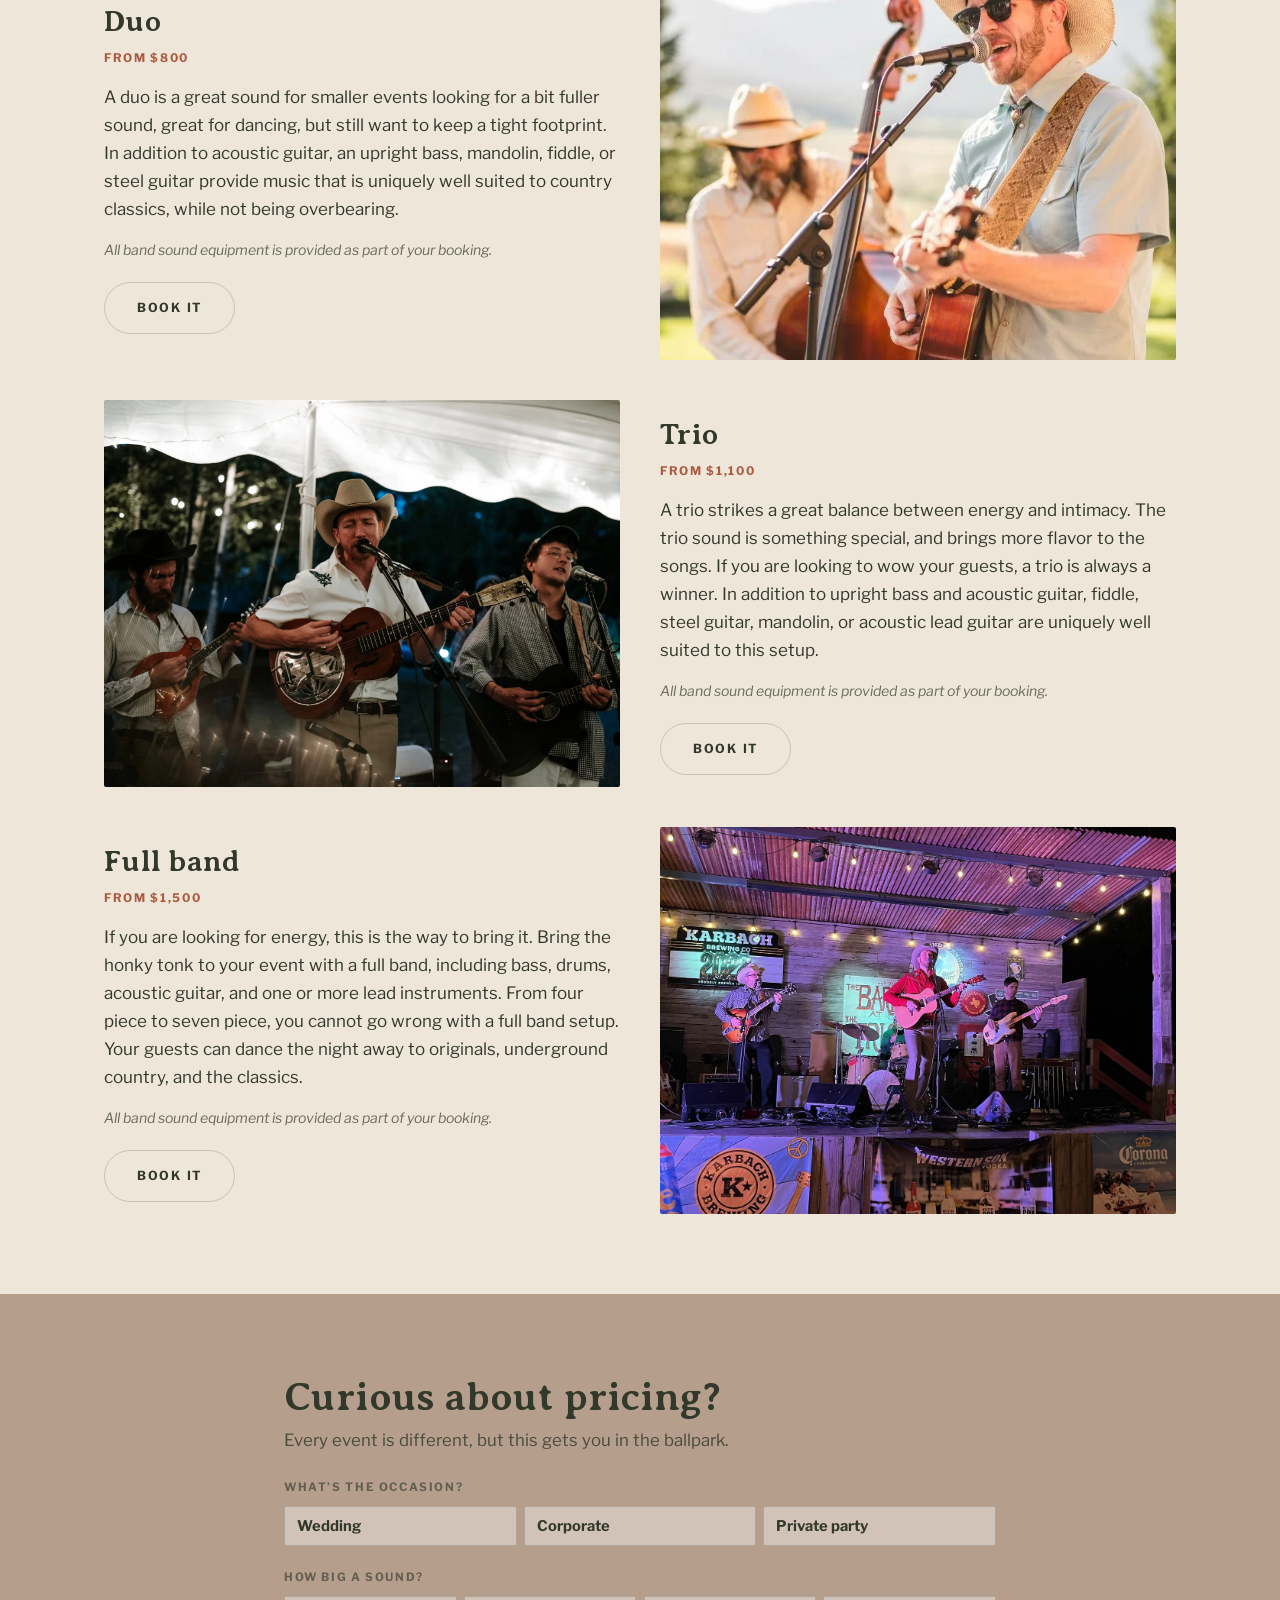
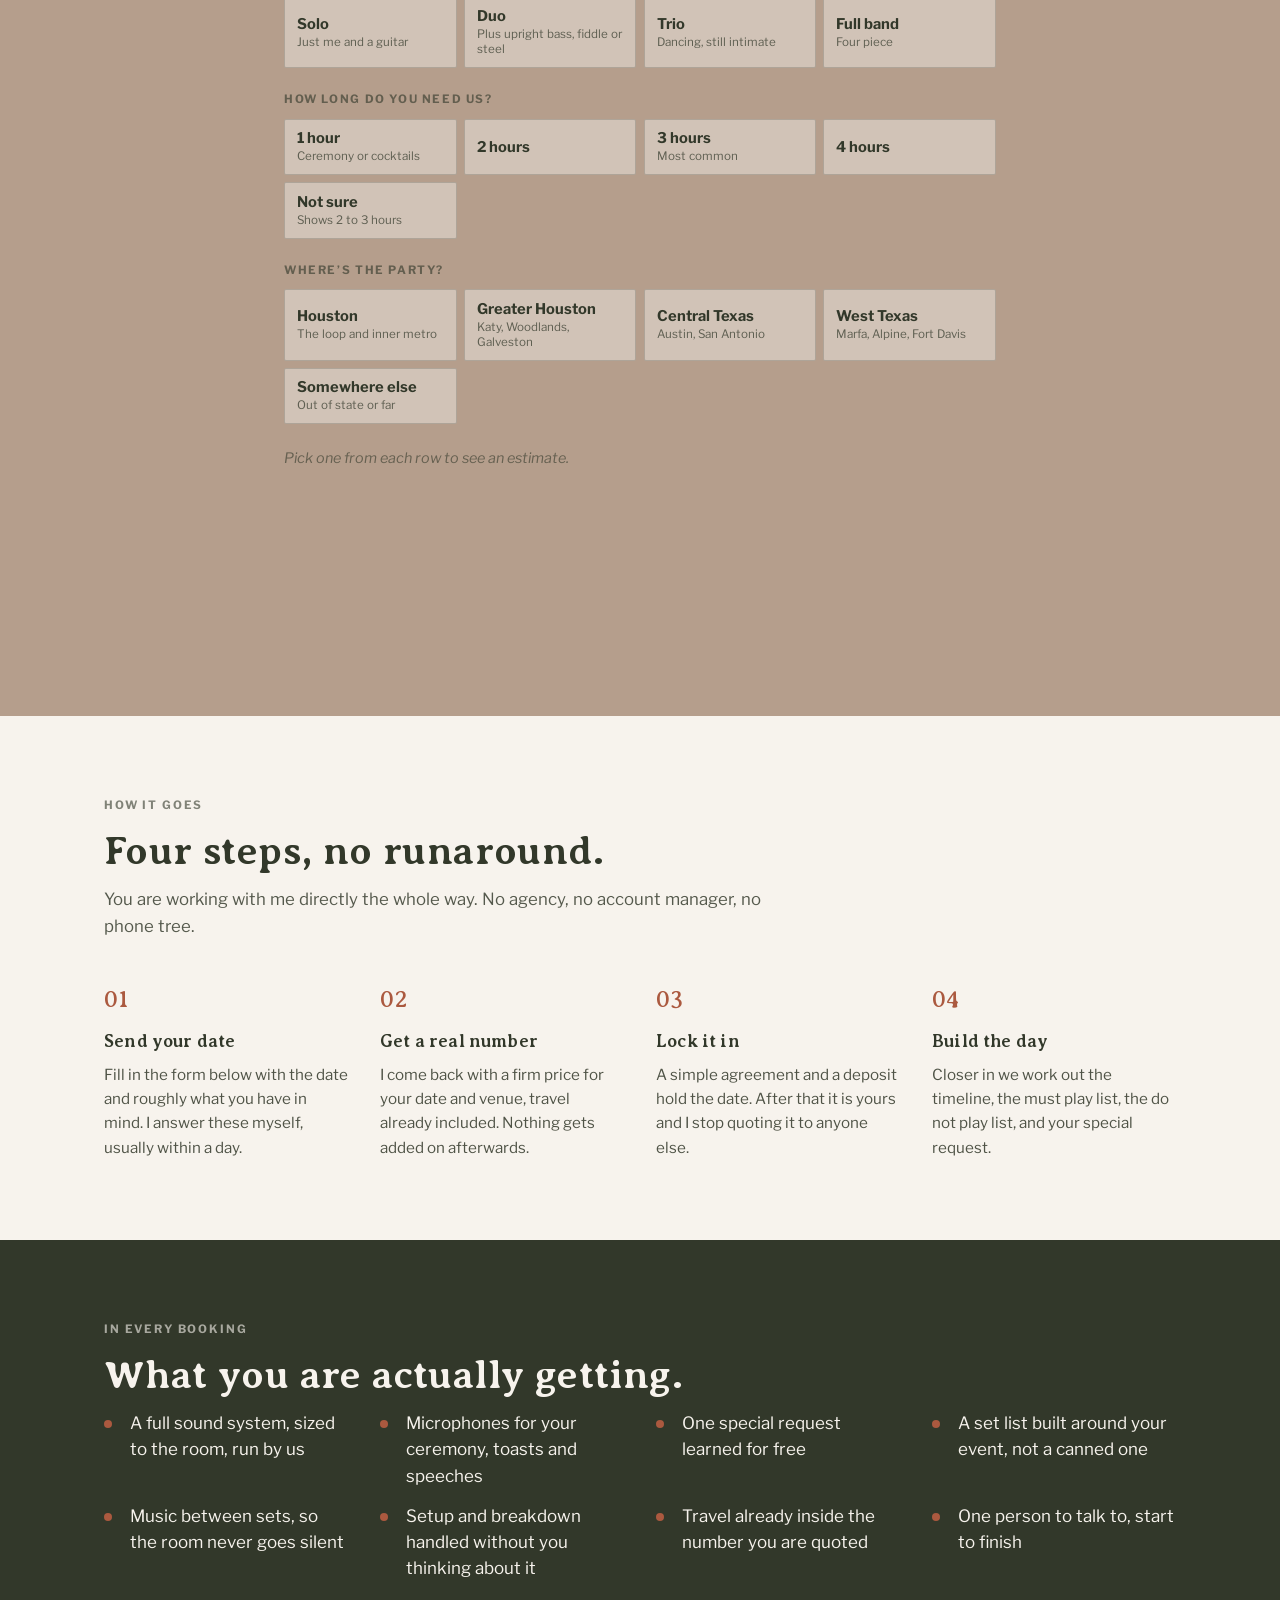
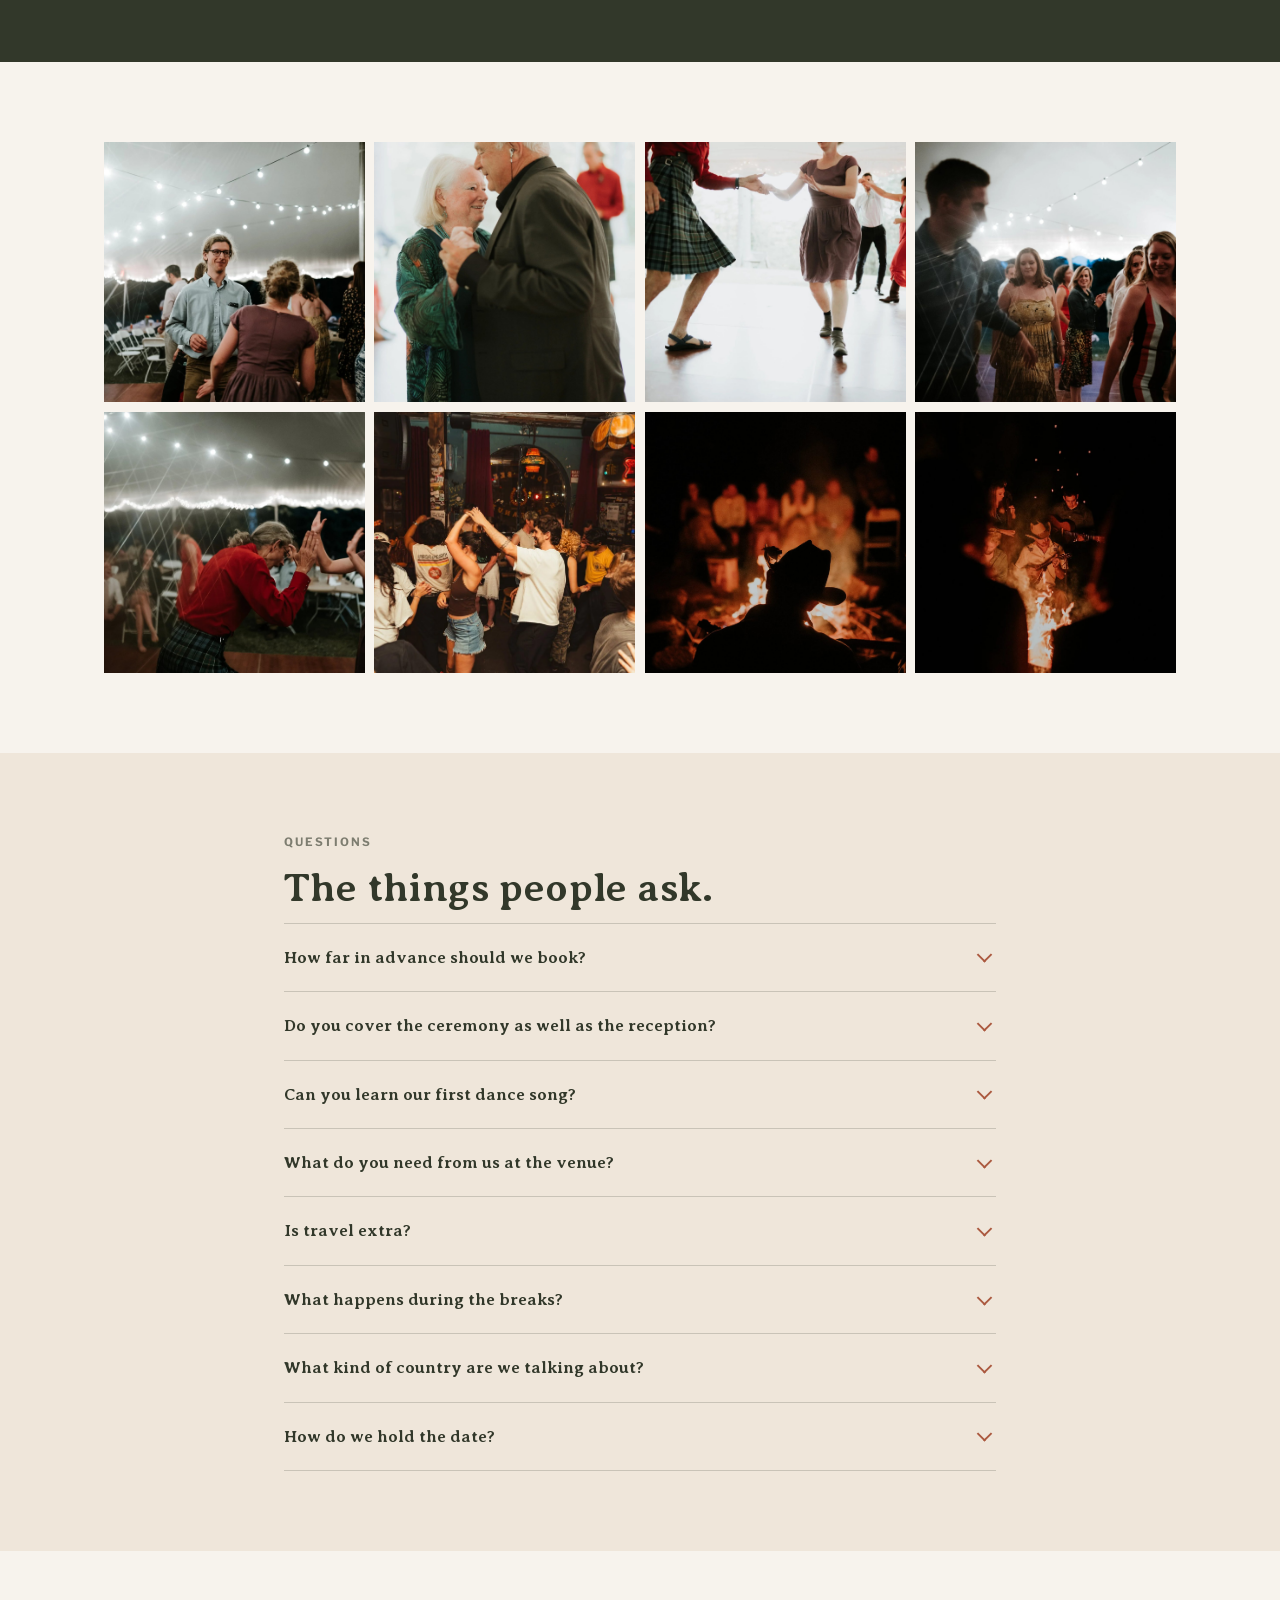
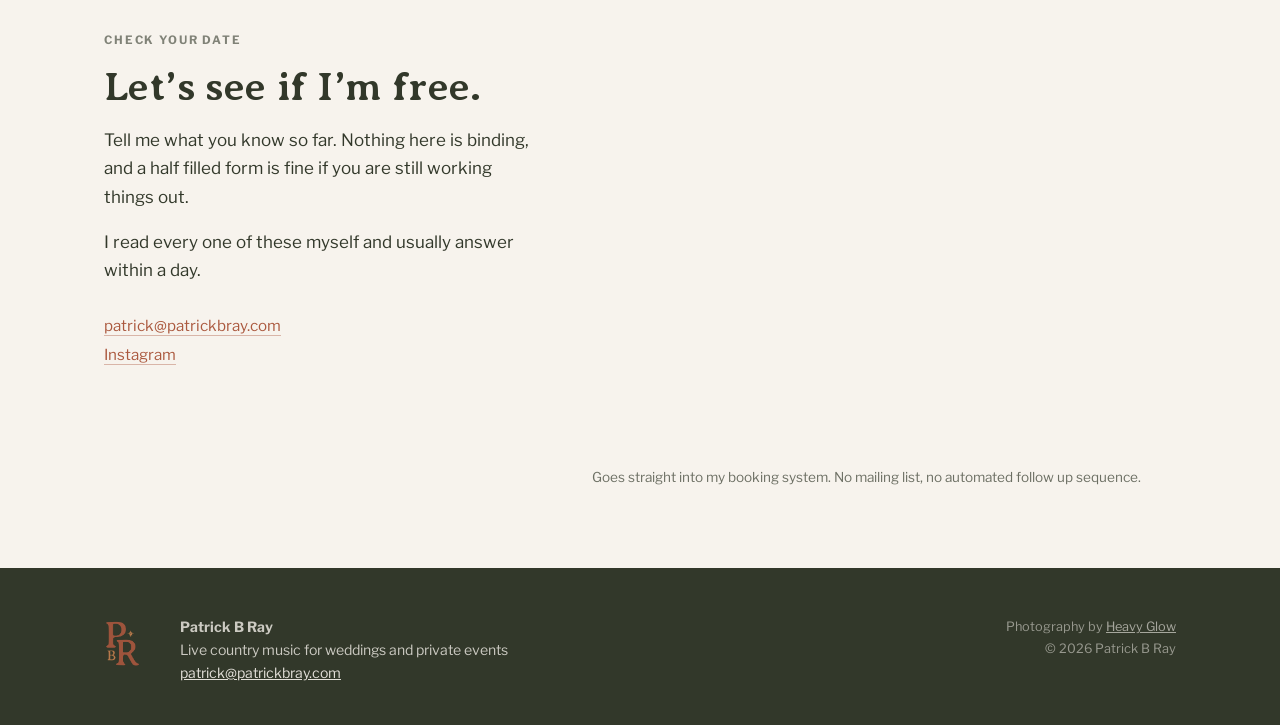
==== commit 16f4548f: "Lead the Listen section with the Richmond house concert cut King of Houston, solo, recorded 2026-07-" ====
--- a/index.html
+++ b/index.html
@@ -93,6 +93,15 @@
       <p class="section-lede">Originals, the classics, and a good deal of country that never made it to the radio. Equally at home in a listening room as in a dingy honky tonk, which in practice means the same band can play a quiet ceremony at four and a packed dance floor at nine.</p>
     </div>
 
+    <figure class="feature-clip">
+      <video preload="none" playsinline controls poster="assets/video/richmond-king-of-houston-poster.jpg" width="1920" height="1080">
+        <source src="assets/video/richmond-king-of-houston.mp4" type="video/mp4">
+      </video>
+      <figcaption><strong>King of Houston</strong><span>An original, solo, recorded live at a house concert</span></figcaption>
+    </figure>
+
+    <p class="feature-clip__note">This one opens with the story behind the song, which is worth the wait. Recorded to a proper audio rig rather than a phone, so it sounds the way the room sounded.</p>
+
     <div class="clips">
       <figure class="clip">
         <video preload="none" playsinline controls poster="assets/video/memphis-poster.jpg" width="720" height="1280">
--- a/assets/css/site.css
+++ b/assets/css/site.css
@@ -204,6 +204,42 @@
 
 .listen__intro{margin-bottom:2.75rem;}
 
+/* The landscape house-concert cut leads: proper audio, and it is the only
+   piece here where he is clearly visible and audible on his own. */
+.feature-clip{margin:0 0 1.5rem;max-width:860px;}
+.feature-clip video{
+  width:100%;
+  height:auto;
+  aspect-ratio:16/9;
+  display:block;
+  background:var(--olive);
+  border-radius:var(--radius);
+}
+.feature-clip figcaption{
+  margin-top:.7rem;
+  display:flex;
+  flex-wrap:wrap;
+  align-items:baseline;
+  gap:.5rem;
+}
+.feature-clip figcaption strong{
+  font-family:var(--serif);
+  font-size:1.15rem;
+  color:var(--olive);
+}
+.feature-clip figcaption span{
+  font-size:.72rem;
+  letter-spacing:.13em;
+  text-transform:uppercase;
+  opacity:.6;
+}
+.feature-clip__note{
+  margin:0 0 2.75rem;
+  max-width:64ch;
+  line-height:1.65;
+  opacity:.85;
+}
+
 /* Two vertical phone clips side by side, caption underneath. Capped so a
    9:16 video does not run the full height of a desktop screen. */
 .clips{
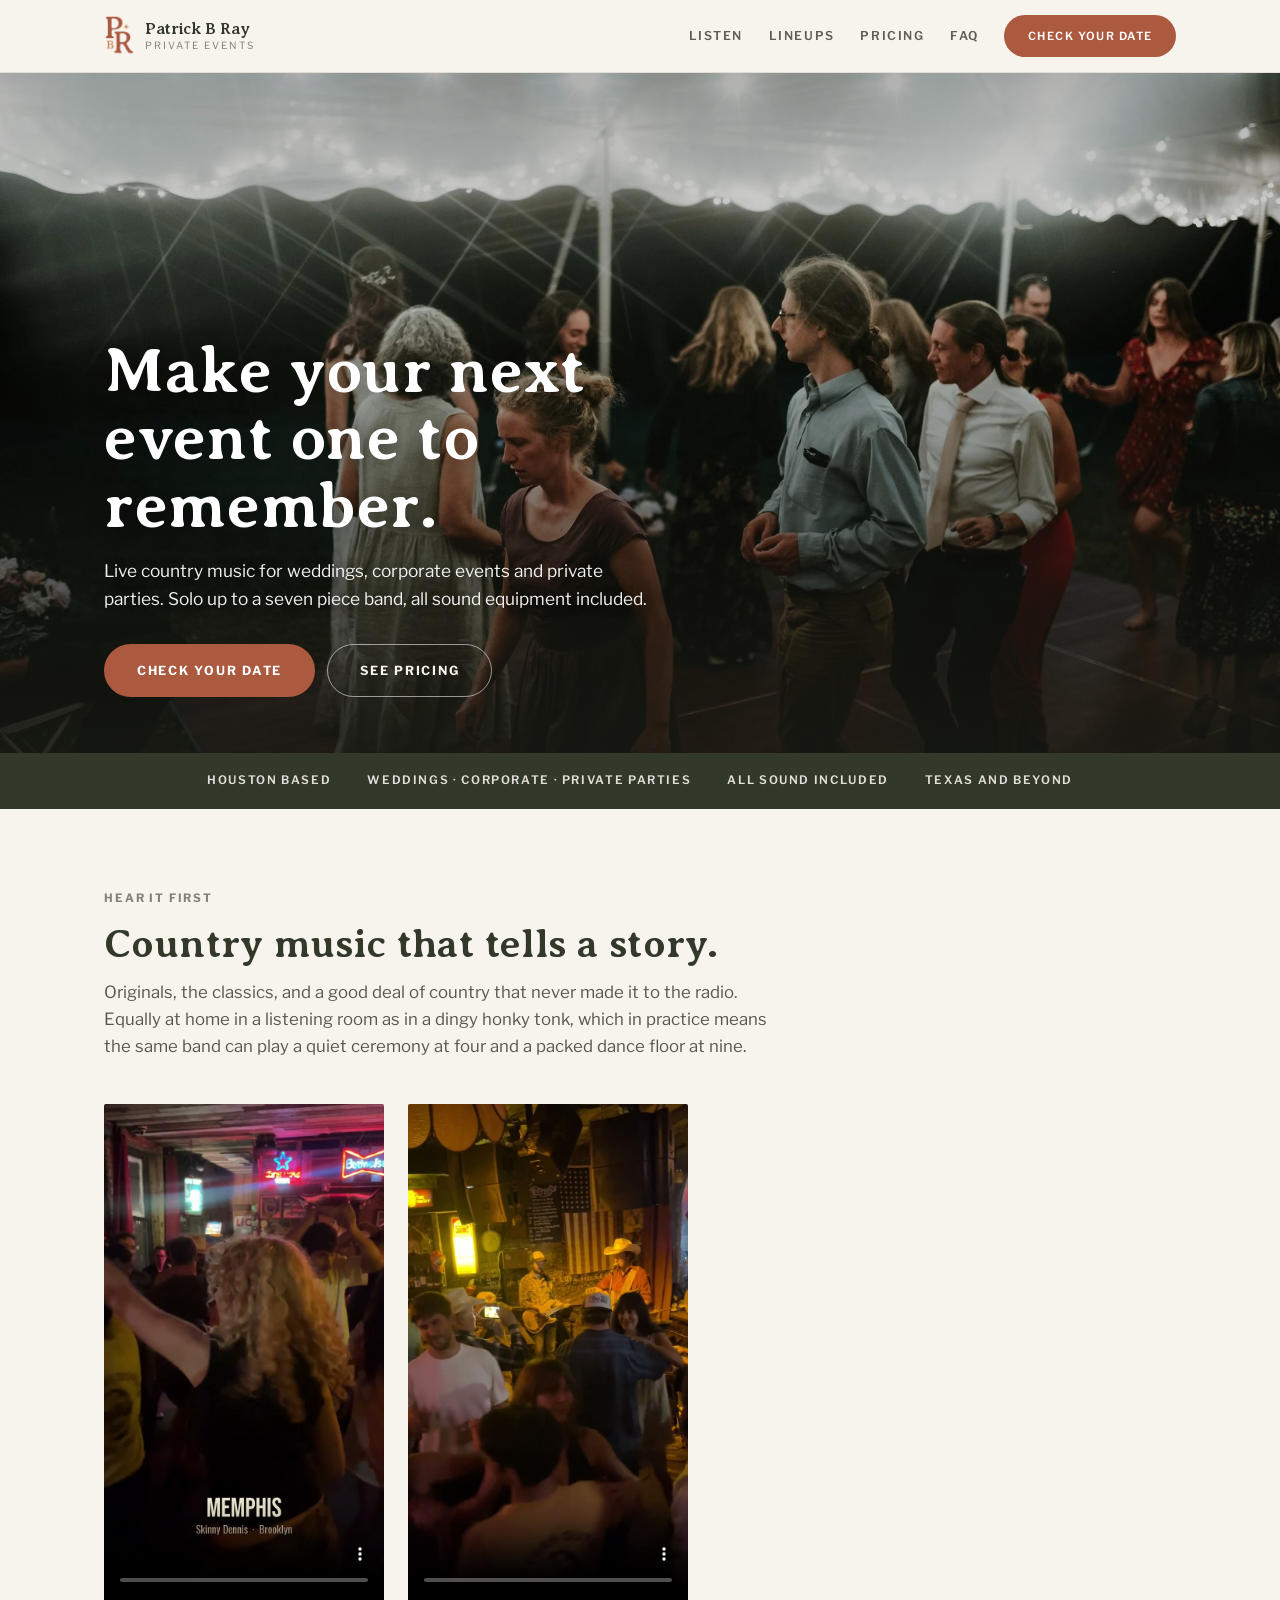
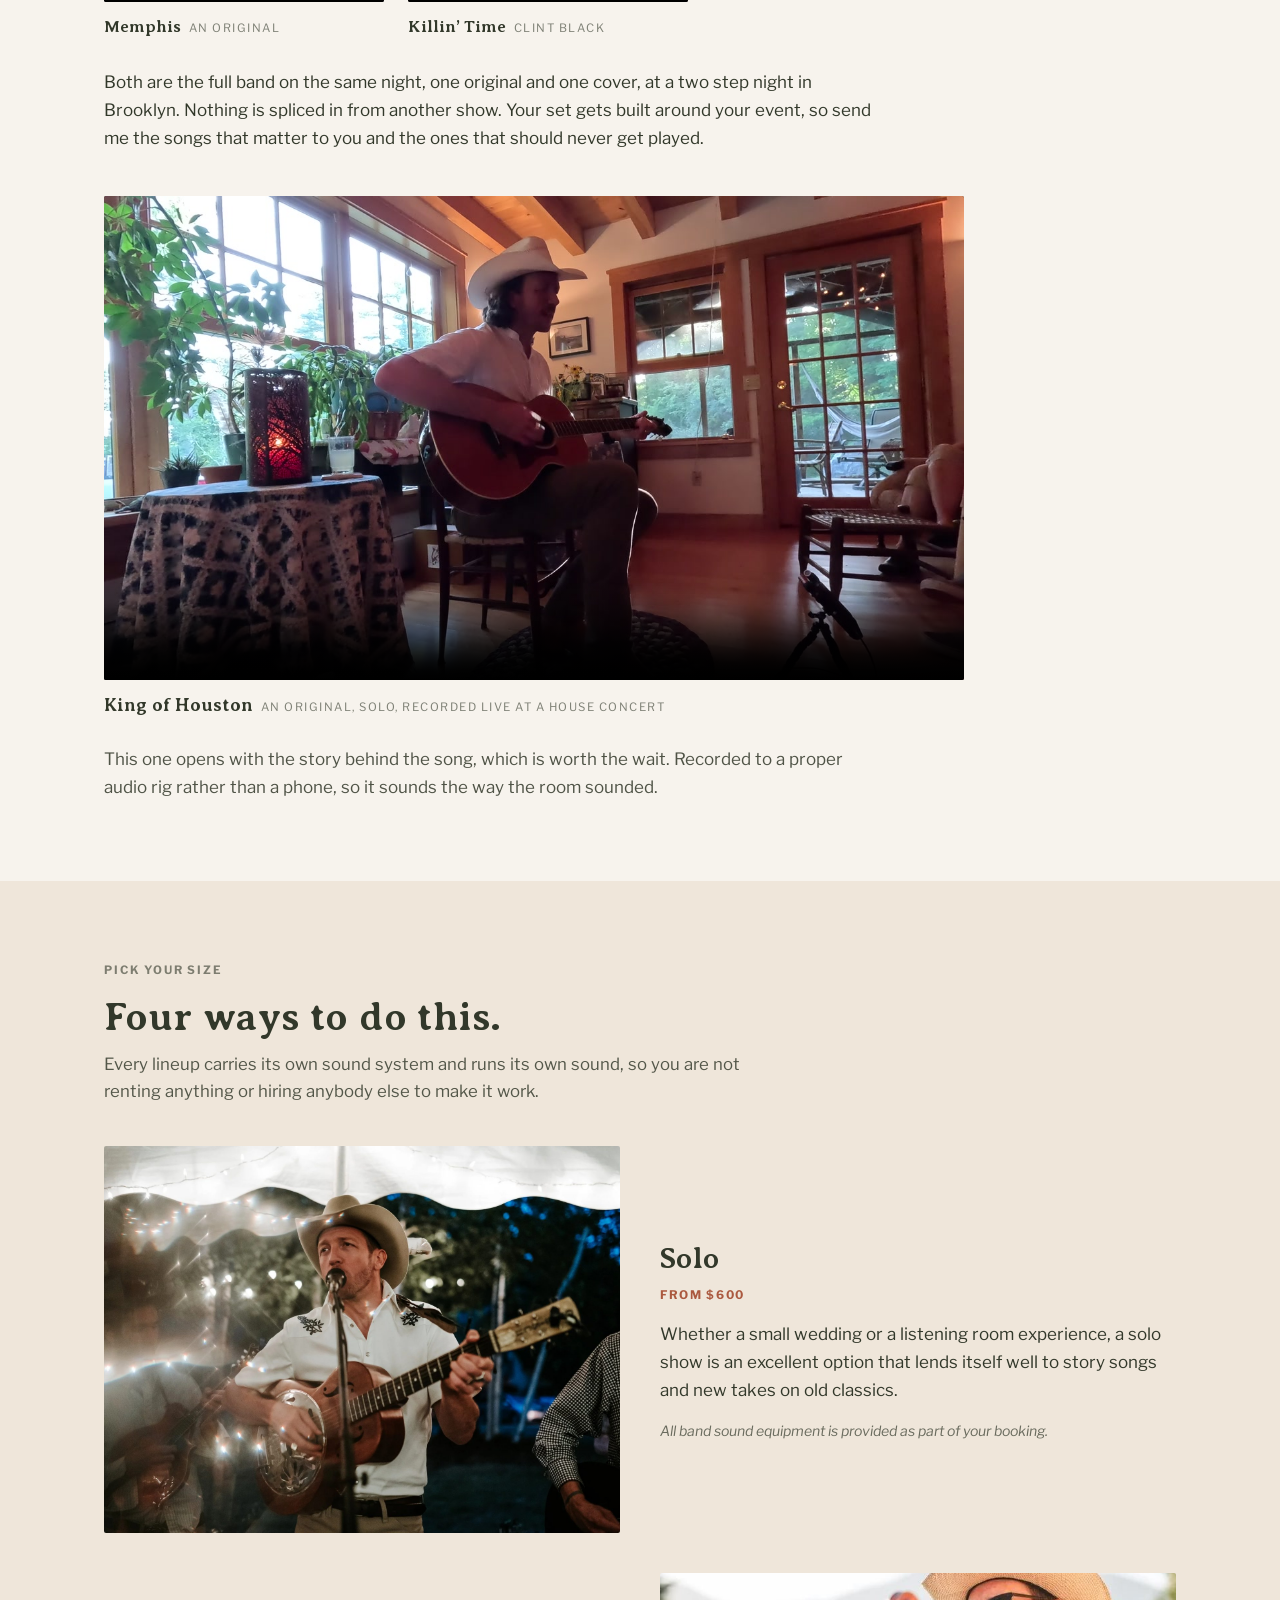
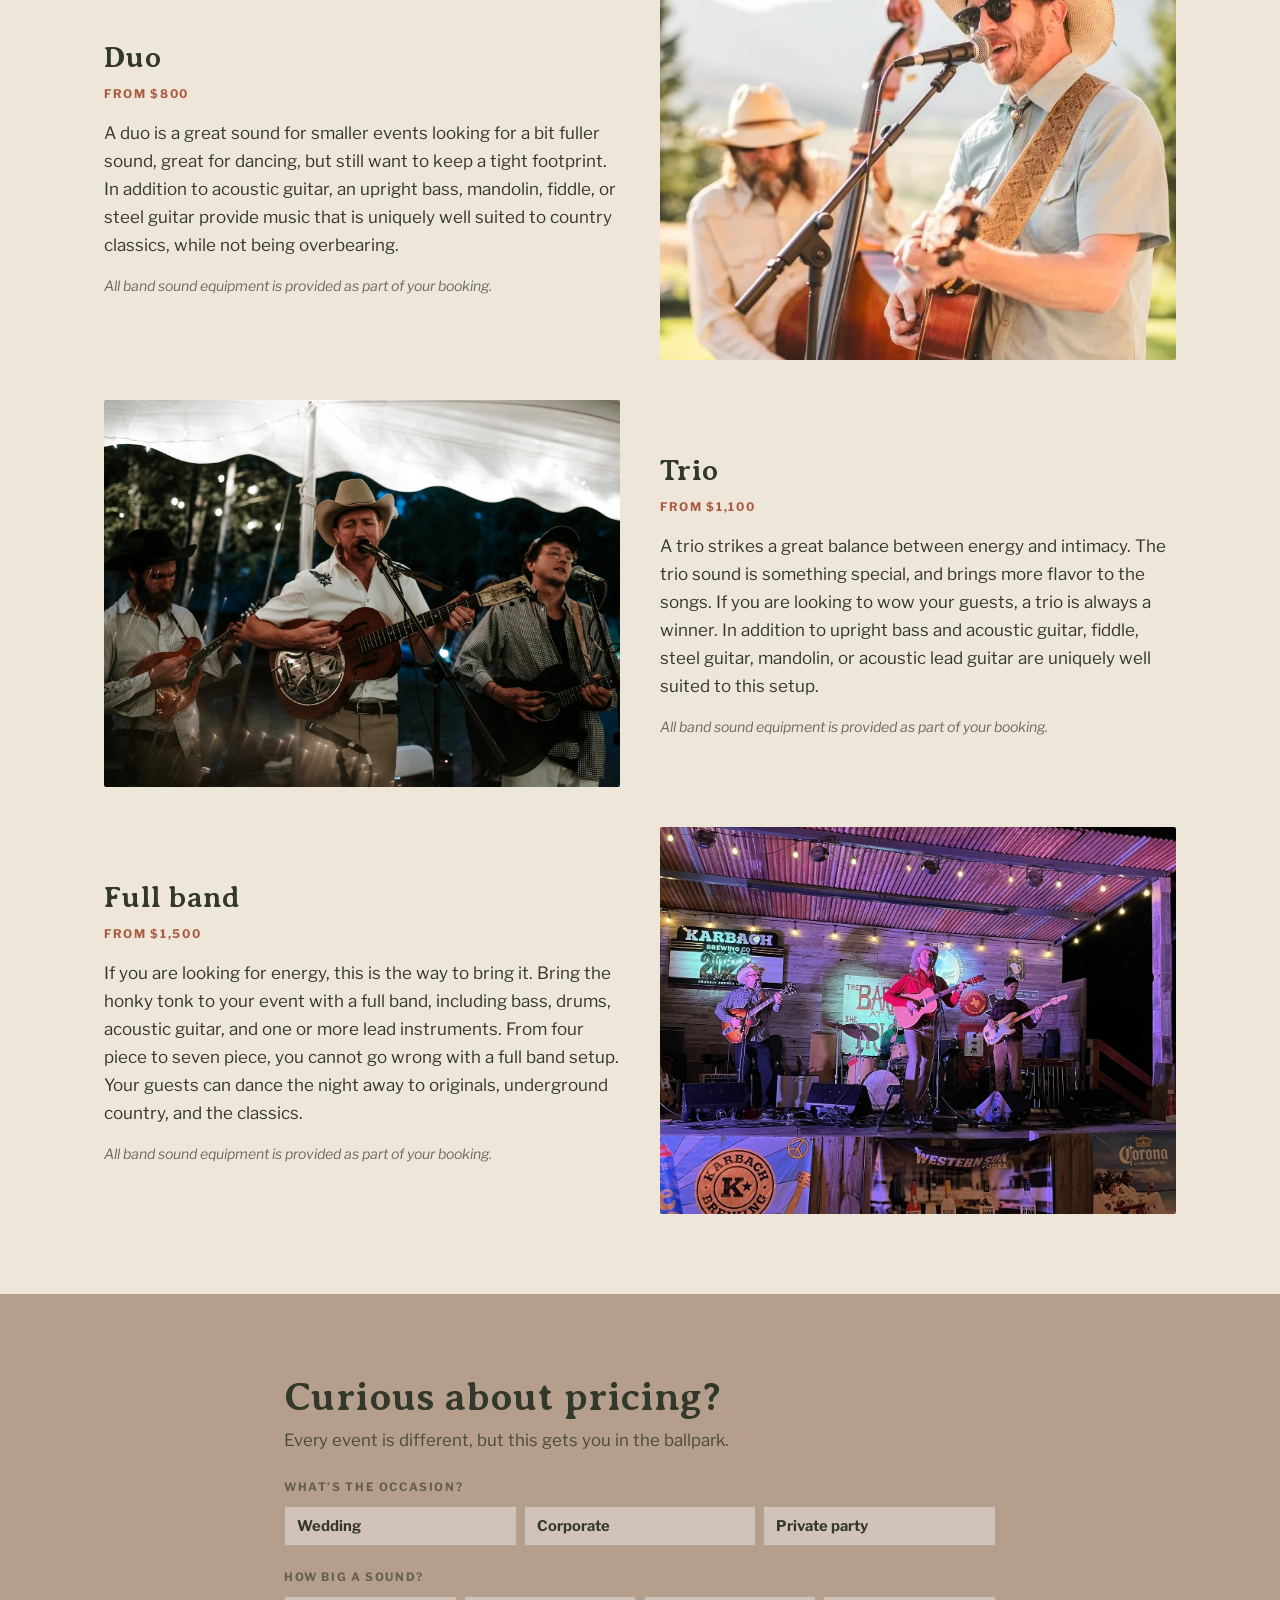
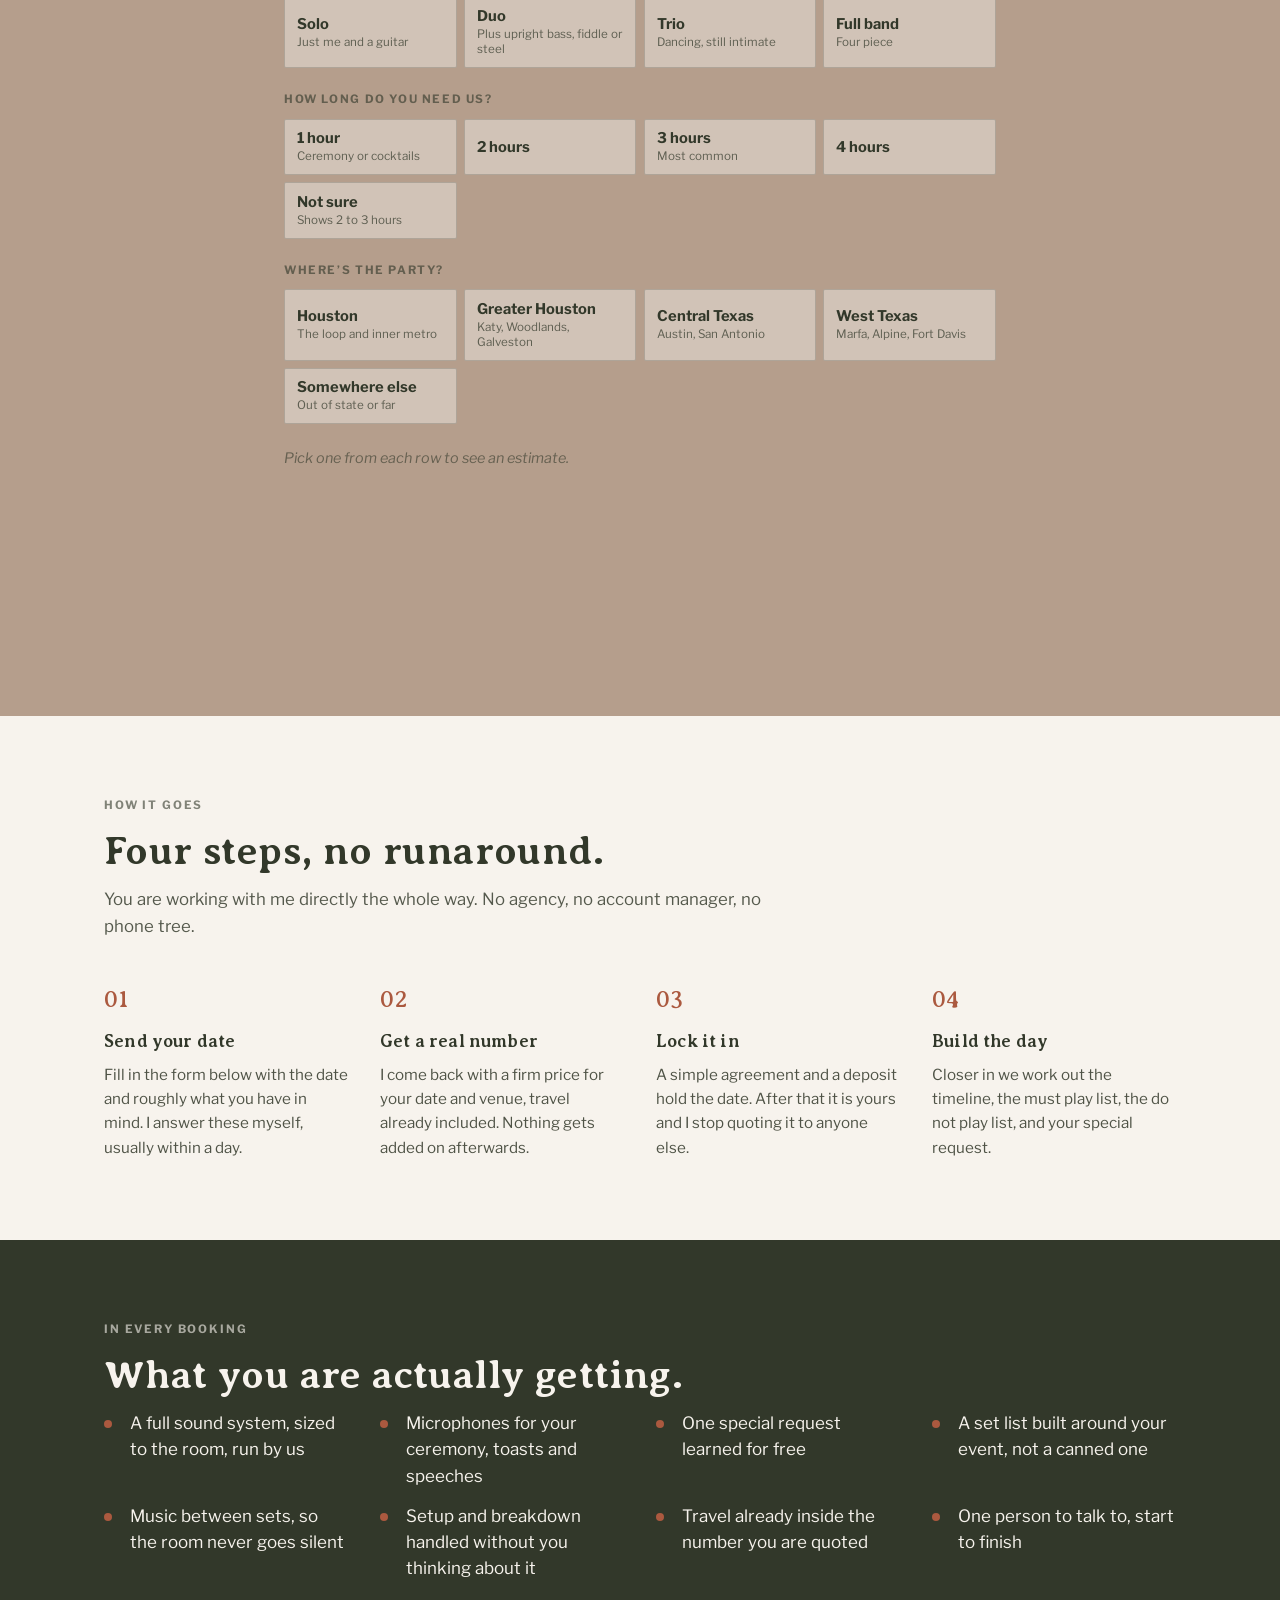
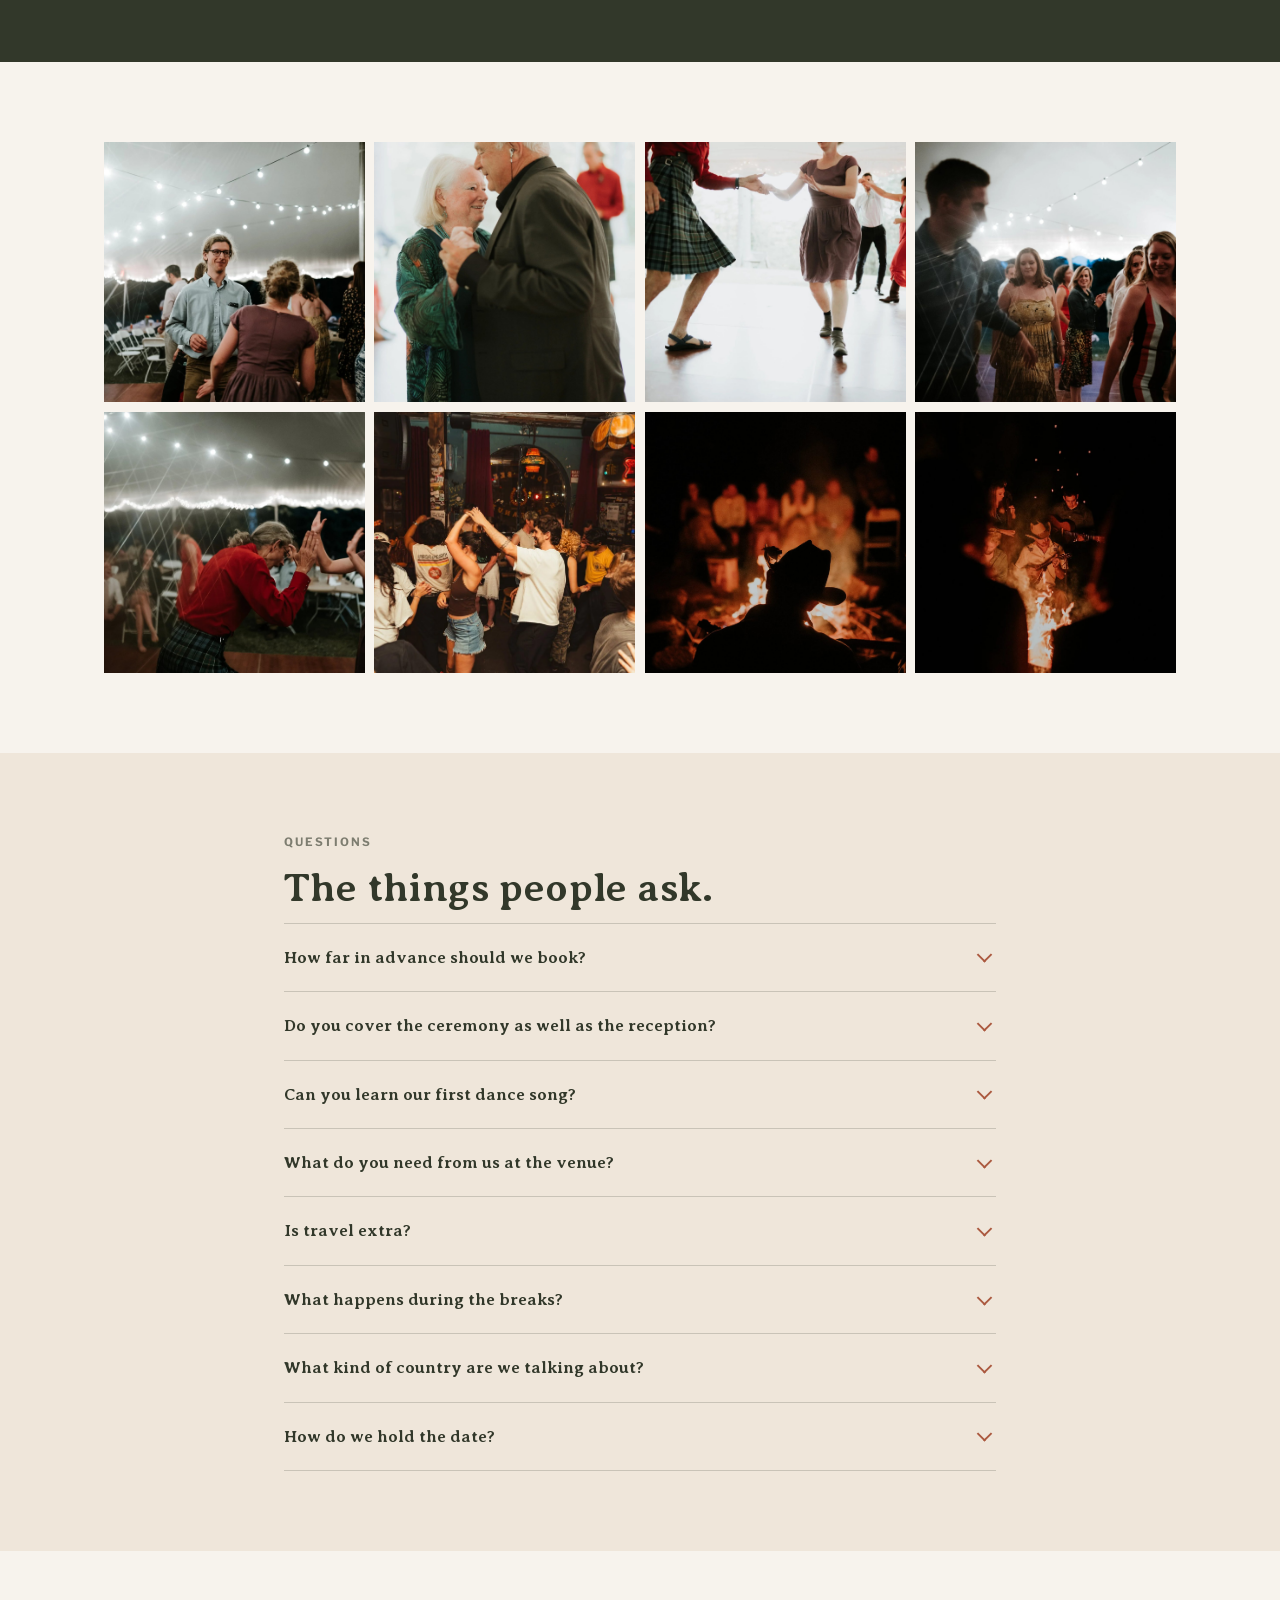
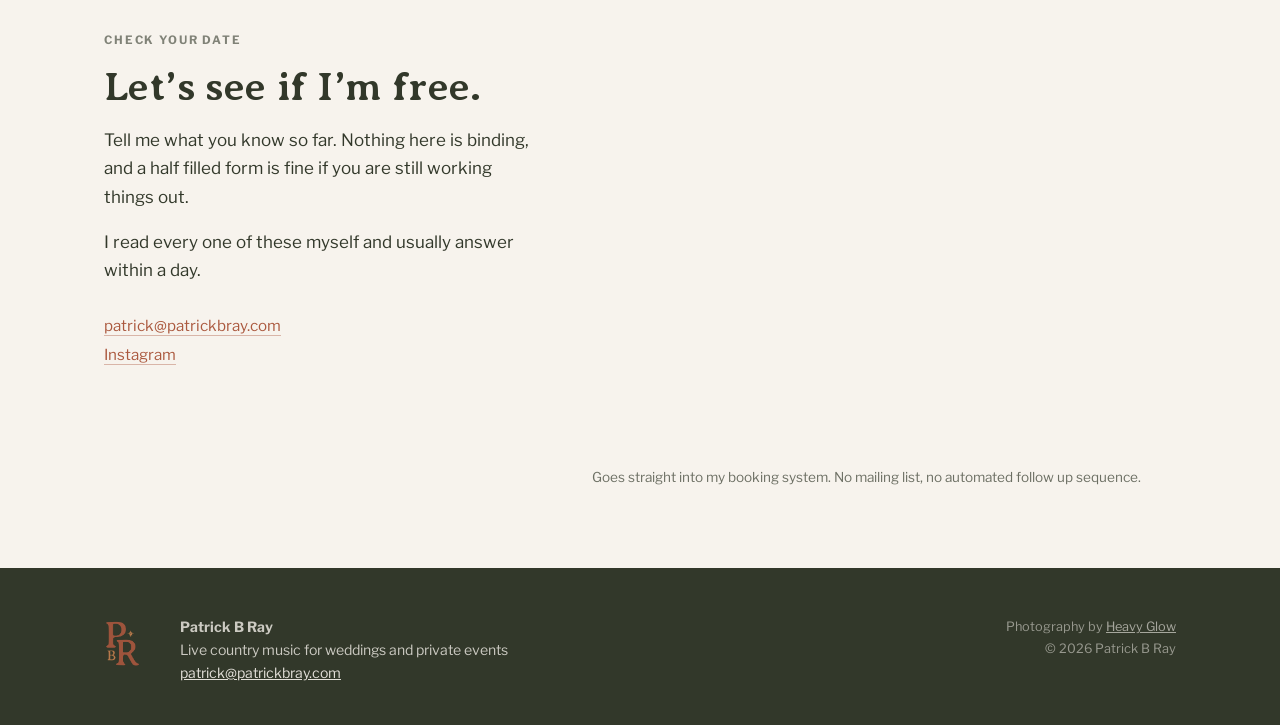
==== commit 411a5c4e: "Honky tonk clips lead, drop the per-lineup Book It buttons The two Brooklyn clips move above the hou" ====
--- a/index.html
+++ b/index.html
@@ -93,15 +93,6 @@
       <p class="section-lede">Originals, the classics, and a good deal of country that never made it to the radio. Equally at home in a listening room as in a dingy honky tonk, which in practice means the same band can play a quiet ceremony at four and a packed dance floor at nine.</p>
     </div>
 
-    <figure class="feature-clip">
-      <video preload="none" playsinline controls poster="assets/video/richmond-king-of-houston-poster.jpg" width="1920" height="1080">
-        <source src="assets/video/richmond-king-of-houston.mp4" type="video/mp4">
-      </video>
-      <figcaption><strong>King of Houston</strong><span>An original, solo, recorded live at a house concert</span></figcaption>
-    </figure>
-
-    <p class="feature-clip__note">This one opens with the story behind the song, which is worth the wait. Recorded to a proper audio rig rather than a phone, so it sounds the way the room sounded.</p>
-
     <div class="clips">
       <figure class="clip">
         <video preload="none" playsinline controls poster="assets/video/memphis-poster.jpg" width="720" height="1280">
@@ -118,6 +109,15 @@
     </div>
 
     <p class="clips__note">Both are the full band on the same night, one original and one cover, at a two step night in Brooklyn. Nothing is spliced in from another show. Your set gets built around your event, so send me the songs that matter to you and the ones that should never get played.</p>
+
+    <figure class="feature-clip">
+      <video preload="none" playsinline controls poster="assets/video/richmond-king-of-houston-poster.jpg" width="1920" height="1080">
+        <source src="assets/video/richmond-king-of-houston.mp4" type="video/mp4">
+      </video>
+      <figcaption><strong>King of Houston</strong><span>An original, solo, recorded live at a house concert</span></figcaption>
+    </figure>
+
+    <p class="feature-clip__note">This one opens with the story behind the song, which is worth the wait. Recorded to a proper audio rig rather than a phone, so it sounds the way the room sounded.</p>
   </div>
 </section>
 
@@ -139,7 +139,6 @@
           <p class="lineup__price">From $600</p>
           <p class="lineup__body">Whether a small wedding or a listening room experience, a solo show is an excellent option that lends itself well to story songs and new takes on old classics.</p>
           <p class="lineup__gear">All band sound equipment is provided as part of your booking.</p>
-          <a class="btn btn--outline" href="#book">Book it</a>
         </div>
       </article>
 
@@ -152,7 +151,6 @@
           <p class="lineup__price">From $800</p>
           <p class="lineup__body">A duo is a great sound for smaller events looking for a bit fuller sound, great for dancing, but still want to keep a tight footprint. In addition to acoustic guitar, an upright bass, mandolin, fiddle, or steel guitar provide music that is uniquely well suited to country classics, while not being overbearing.</p>
           <p class="lineup__gear">All band sound equipment is provided as part of your booking.</p>
-          <a class="btn btn--outline" href="#book">Book it</a>
         </div>
       </article>
 
@@ -165,7 +163,6 @@
           <p class="lineup__price">From $1,100</p>
           <p class="lineup__body">A trio strikes a great balance between energy and intimacy. The trio sound is something special, and brings more flavor to the songs. If you are looking to wow your guests, a trio is always a winner. In addition to upright bass and acoustic guitar, fiddle, steel guitar, mandolin, or acoustic lead guitar are uniquely well suited to this setup.</p>
           <p class="lineup__gear">All band sound equipment is provided as part of your booking.</p>
-          <a class="btn btn--outline" href="#book">Book it</a>
         </div>
       </article>
 
@@ -178,7 +175,6 @@
           <p class="lineup__price">From $1,500</p>
           <p class="lineup__body">If you are looking for energy, this is the way to bring it. Bring the honky tonk to your event with a full band, including bass, drums, acoustic guitar, and one or more lead instruments. From four piece to seven piece, you cannot go wrong with a full band setup. Your guests can dance the night away to originals, underground country, and the classics.</p>
           <p class="lineup__gear">All band sound equipment is provided as part of your booking.</p>
-          <a class="btn btn--outline" href="#book">Book it</a>
         </div>
       </article>
 
--- a/assets/css/site.css
+++ b/assets/css/site.css
@@ -206,7 +206,7 @@
 
 /* The landscape house-concert cut leads: proper audio, and it is the only
    piece here where he is clearly visible and audible on his own. */
-.feature-clip{margin:0 0 1.5rem;max-width:860px;}
+.feature-clip{margin:2.75rem 0 1.5rem;max-width:860px;}
 .feature-clip video{
   width:100%;
   height:auto;
@@ -234,7 +234,7 @@
   opacity:.6;
 }
 .feature-clip__note{
-  margin:0 0 2.75rem;
+  margin:0;
   max-width:64ch;
   line-height:1.65;
   opacity:.85;
@@ -316,7 +316,7 @@
 }
 .lineup__body{margin:0 0 1rem;line-height:1.65;}
 .lineup__gear{
-  margin:0 0 1.25rem;
+  margin:0;
   font-size:.88rem;
   opacity:.7;
   font-style:italic;
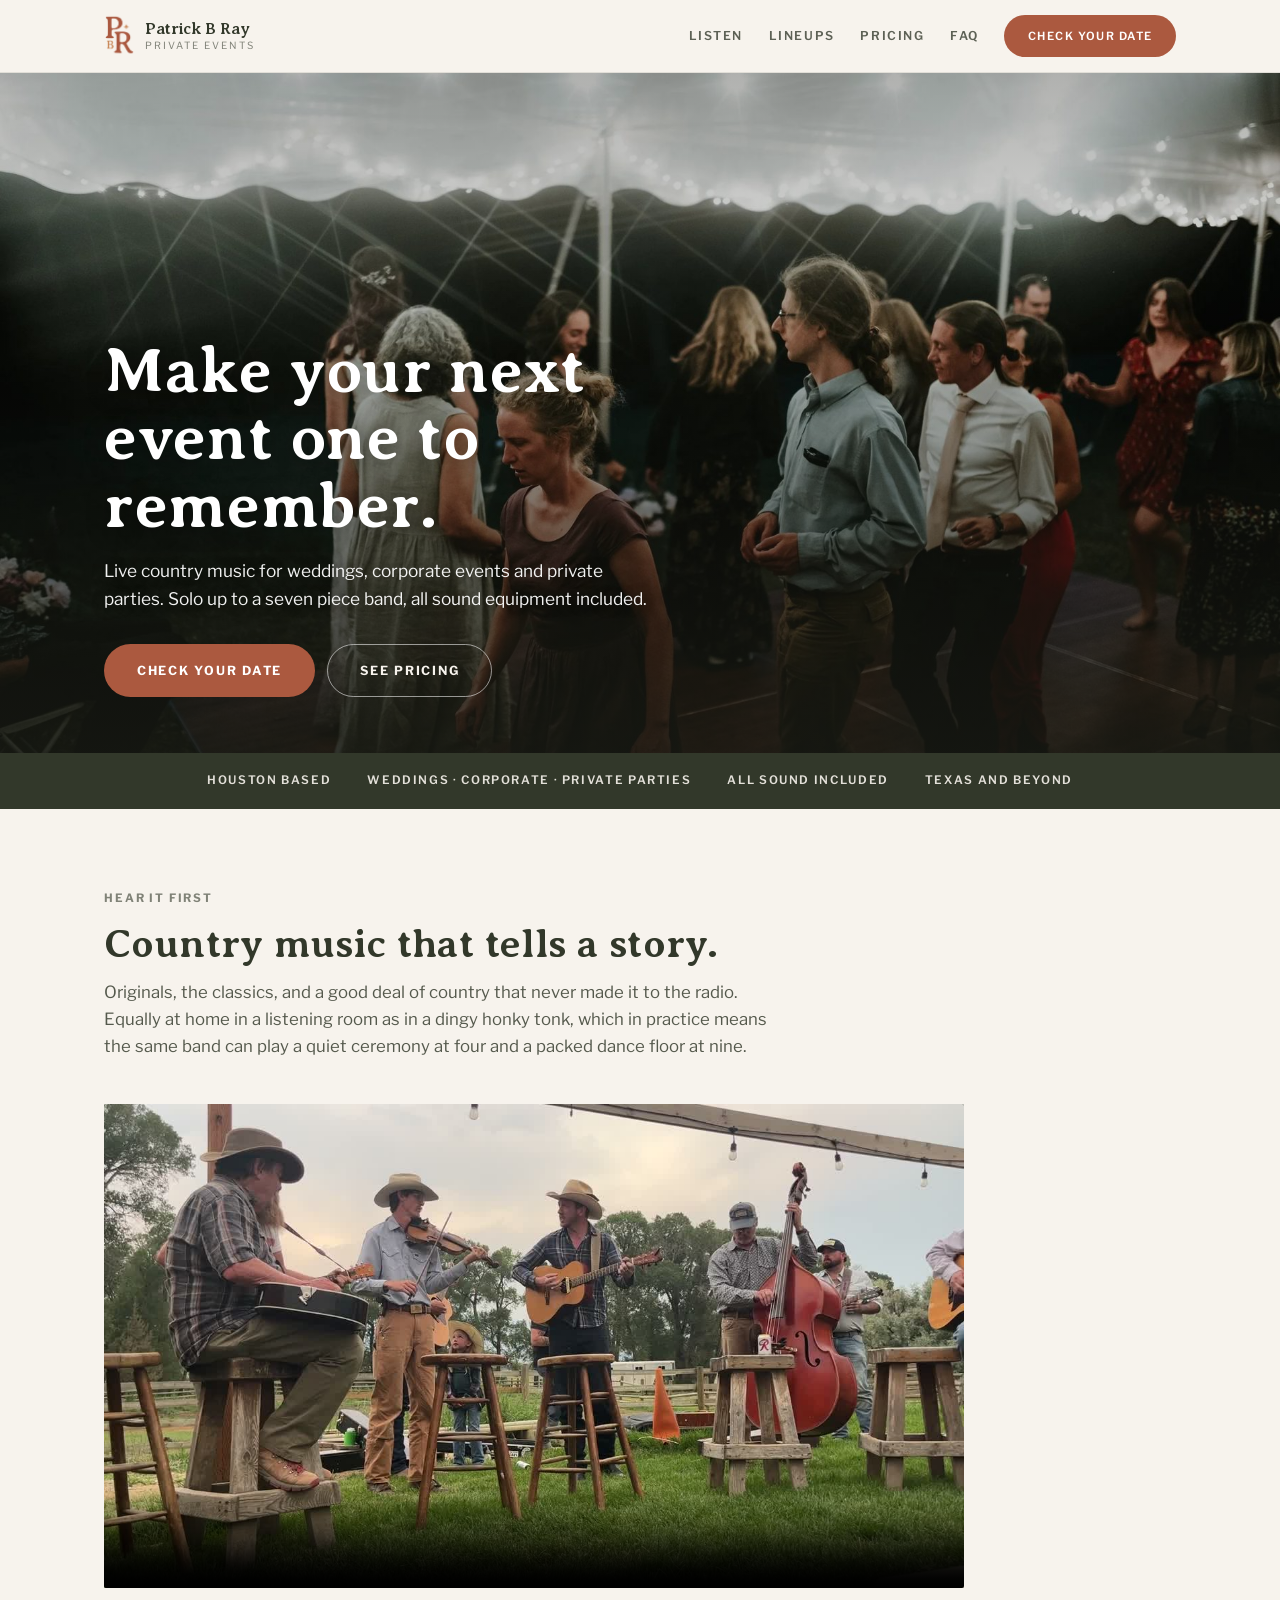
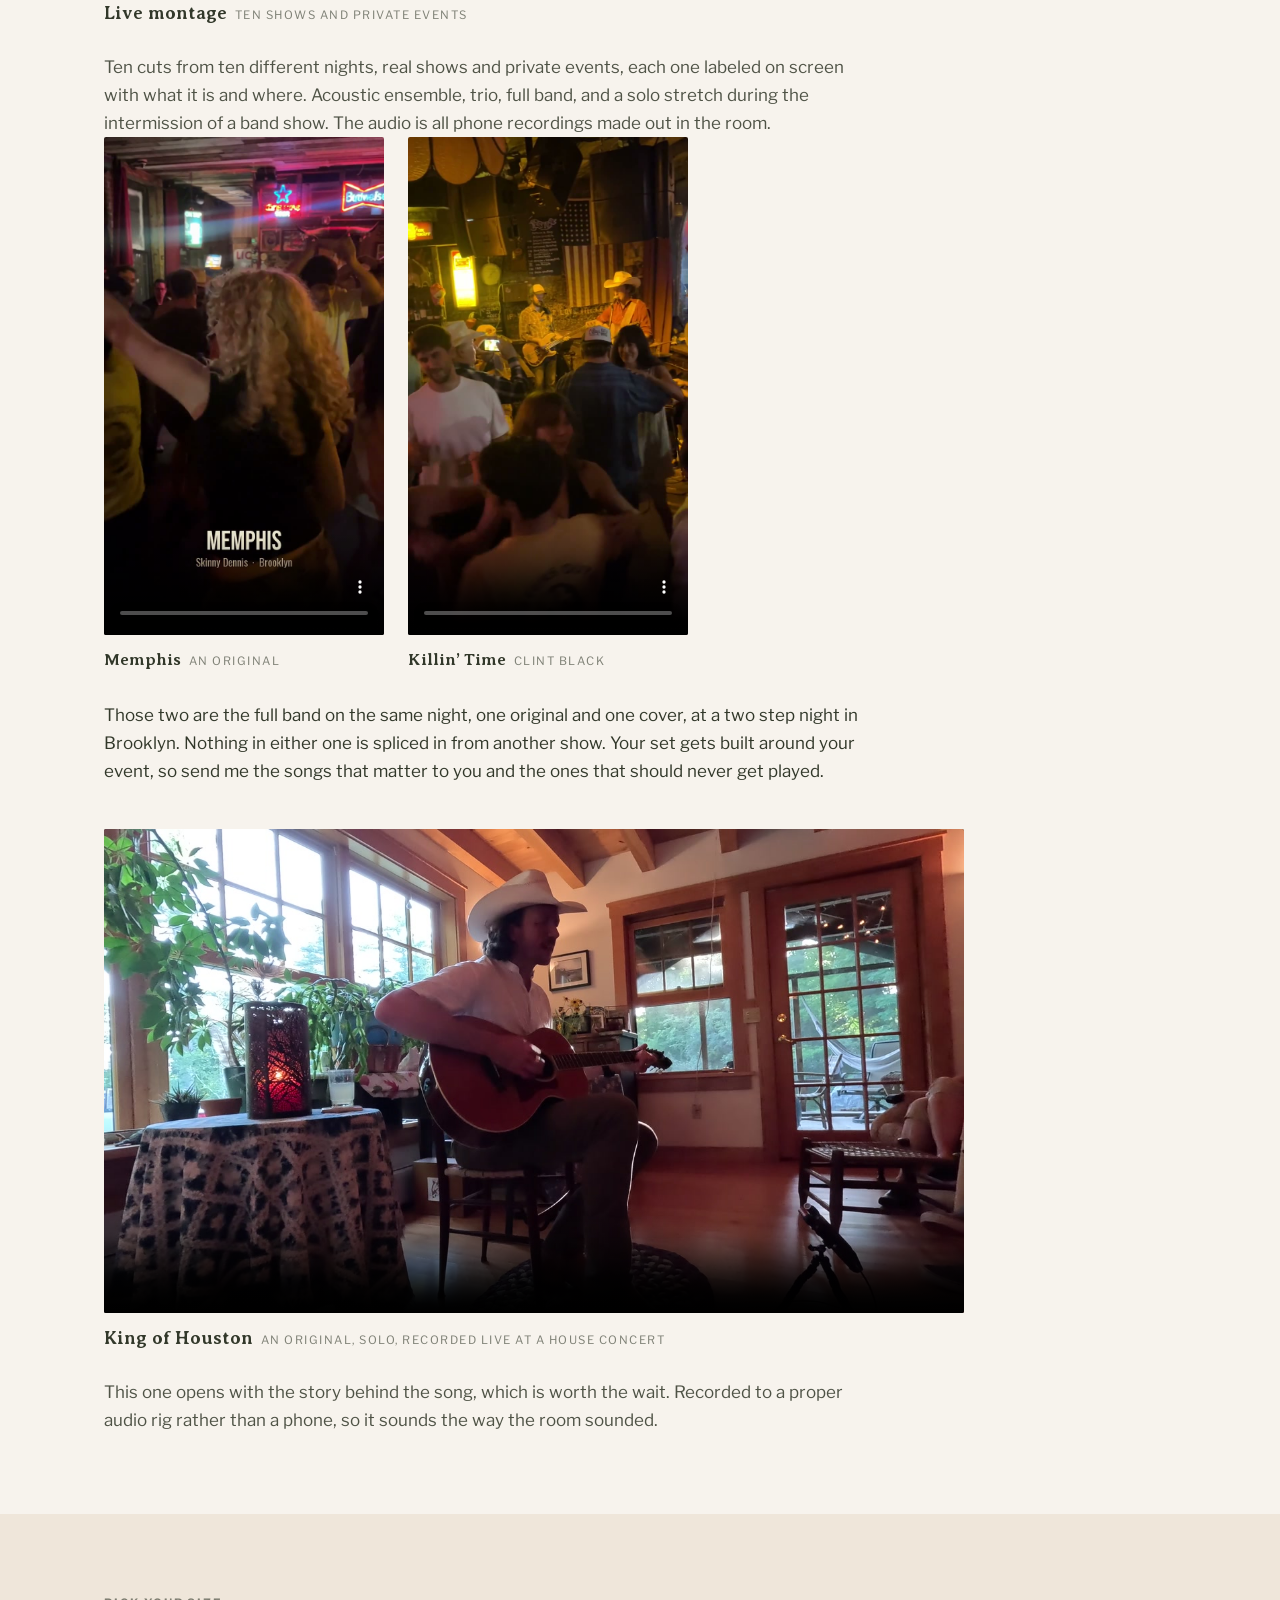
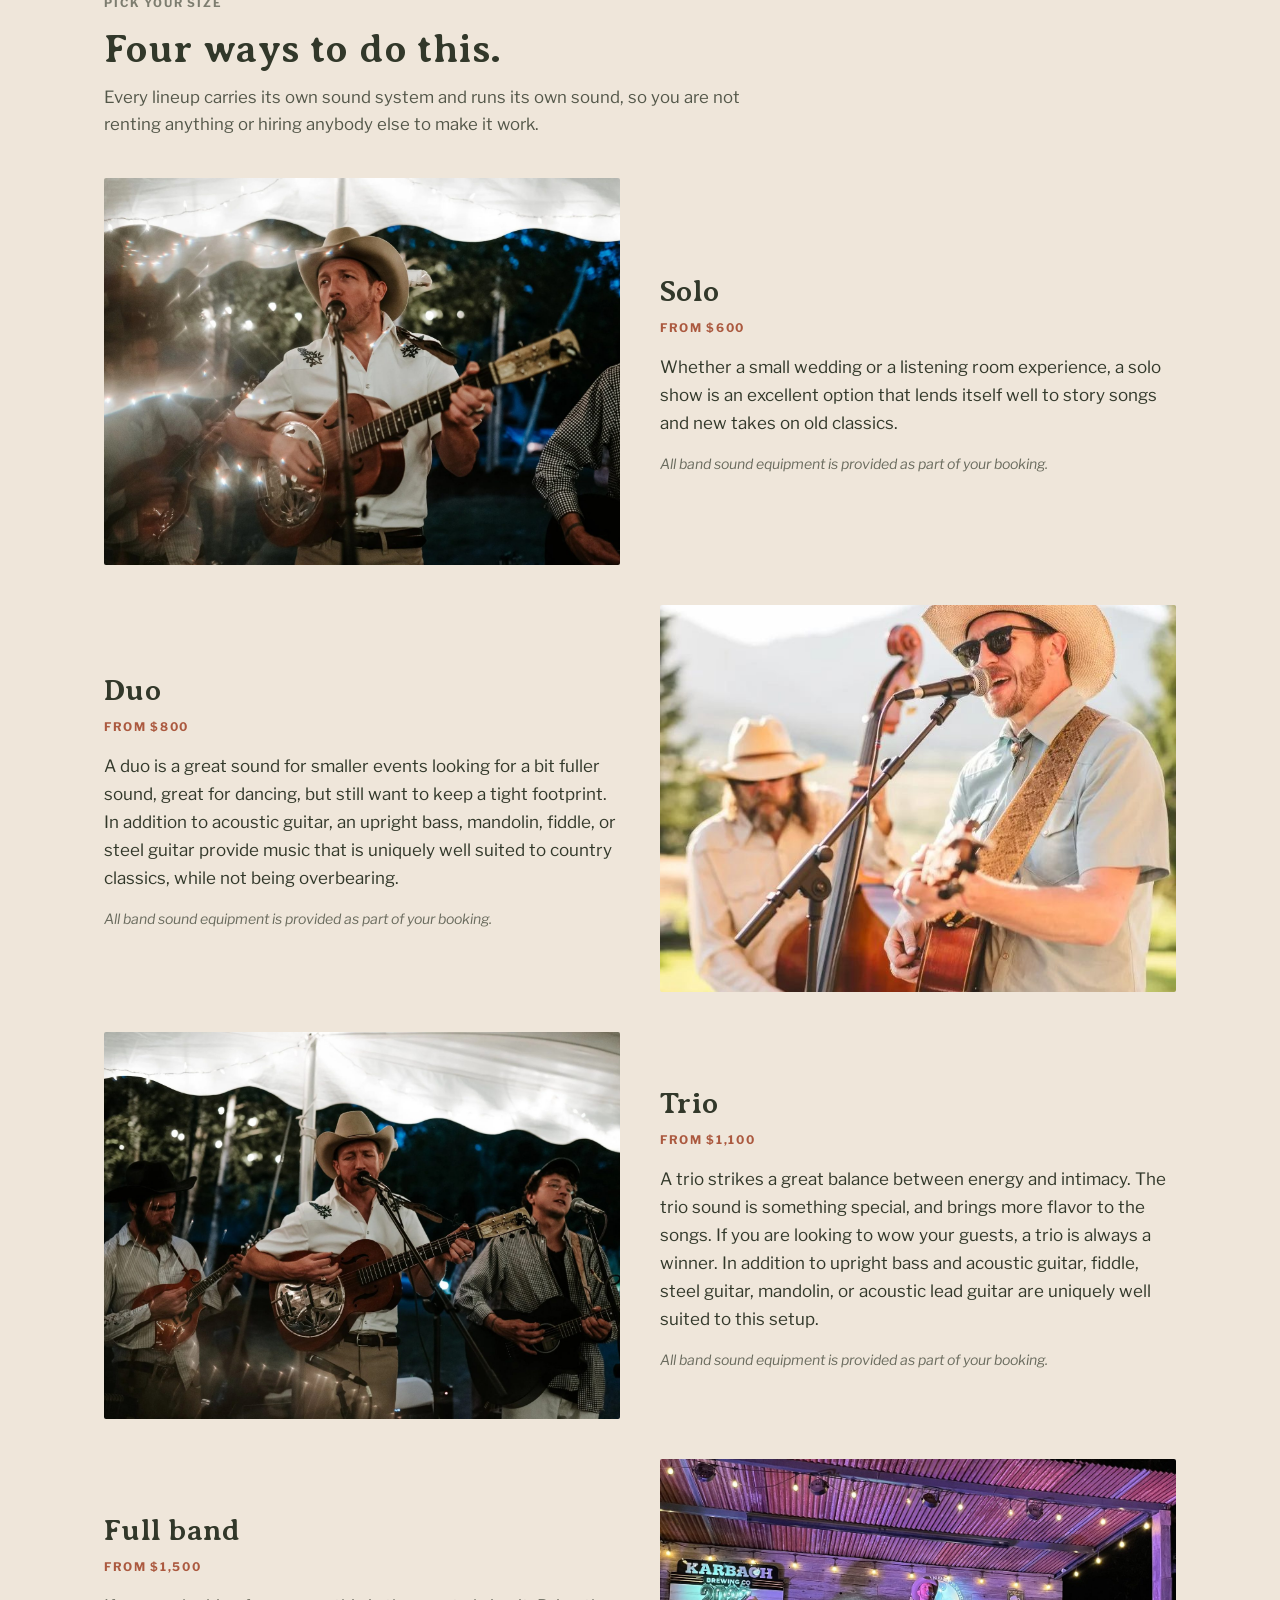
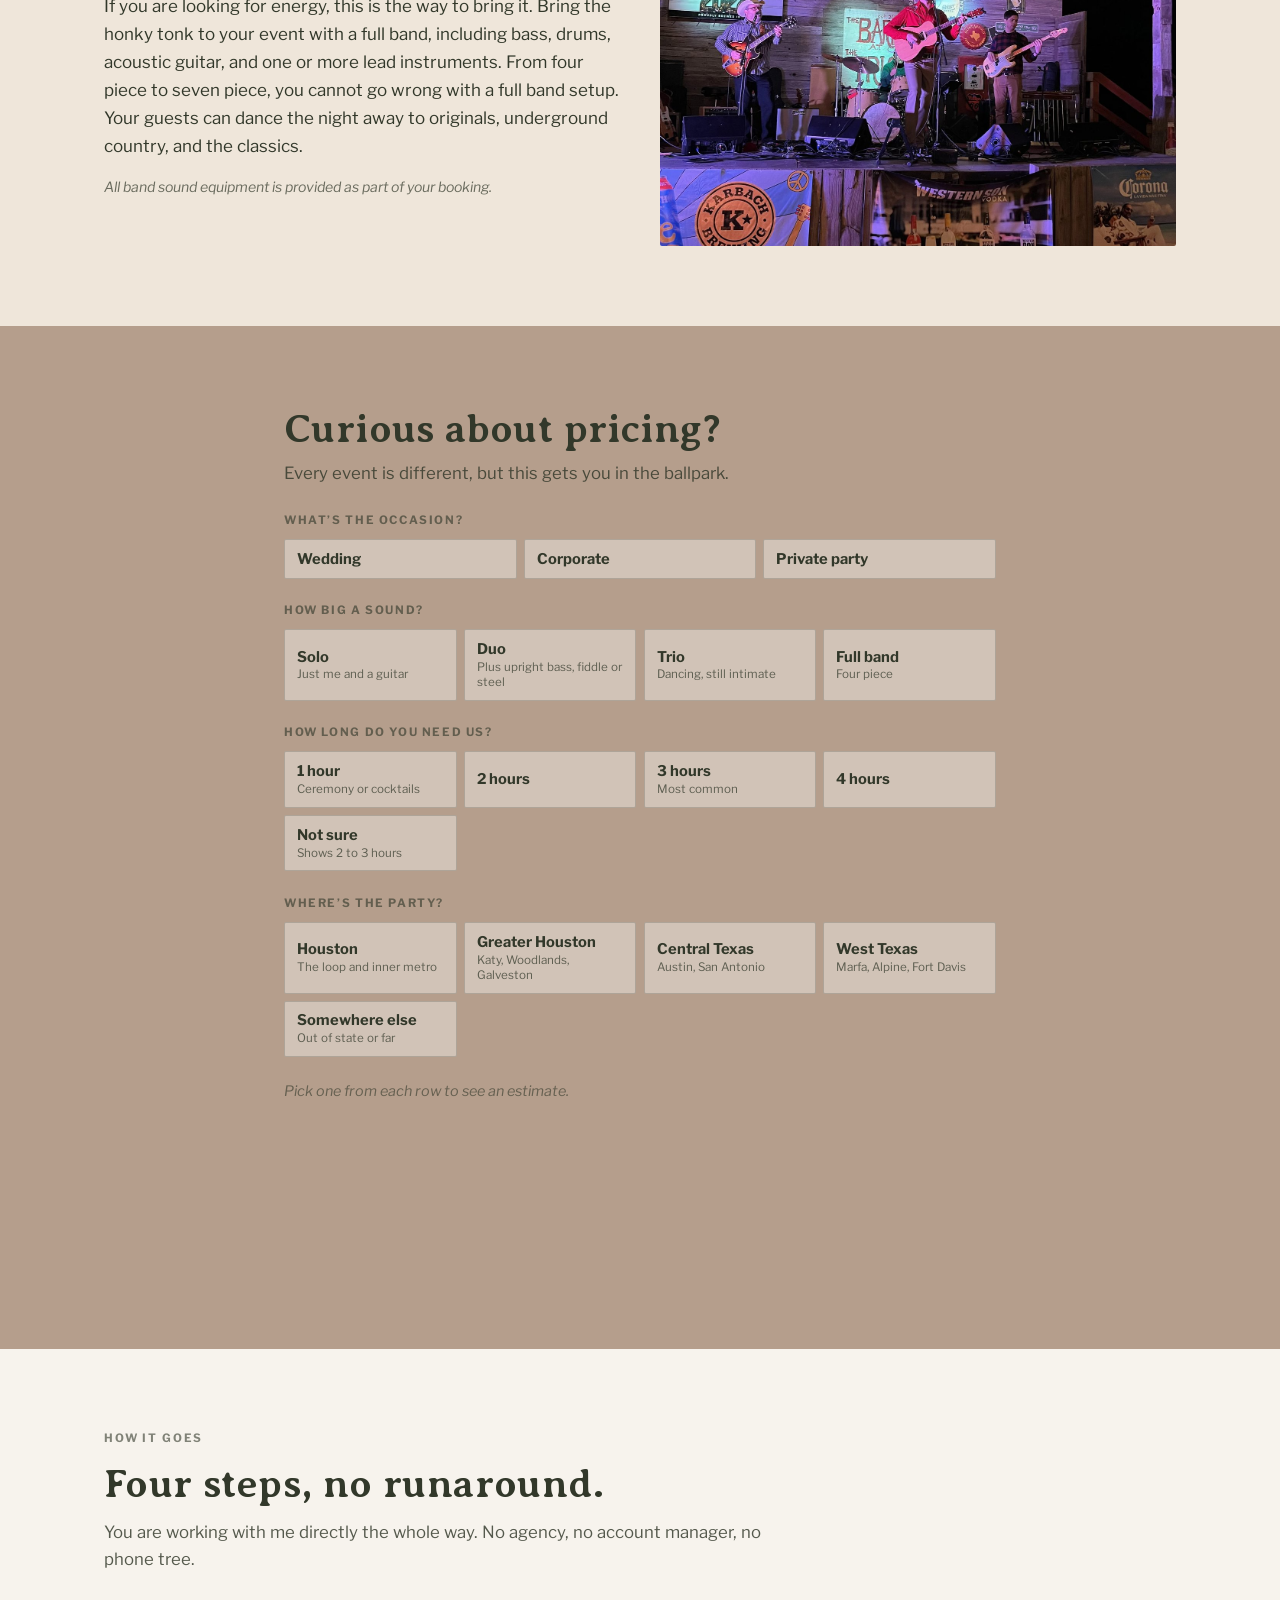
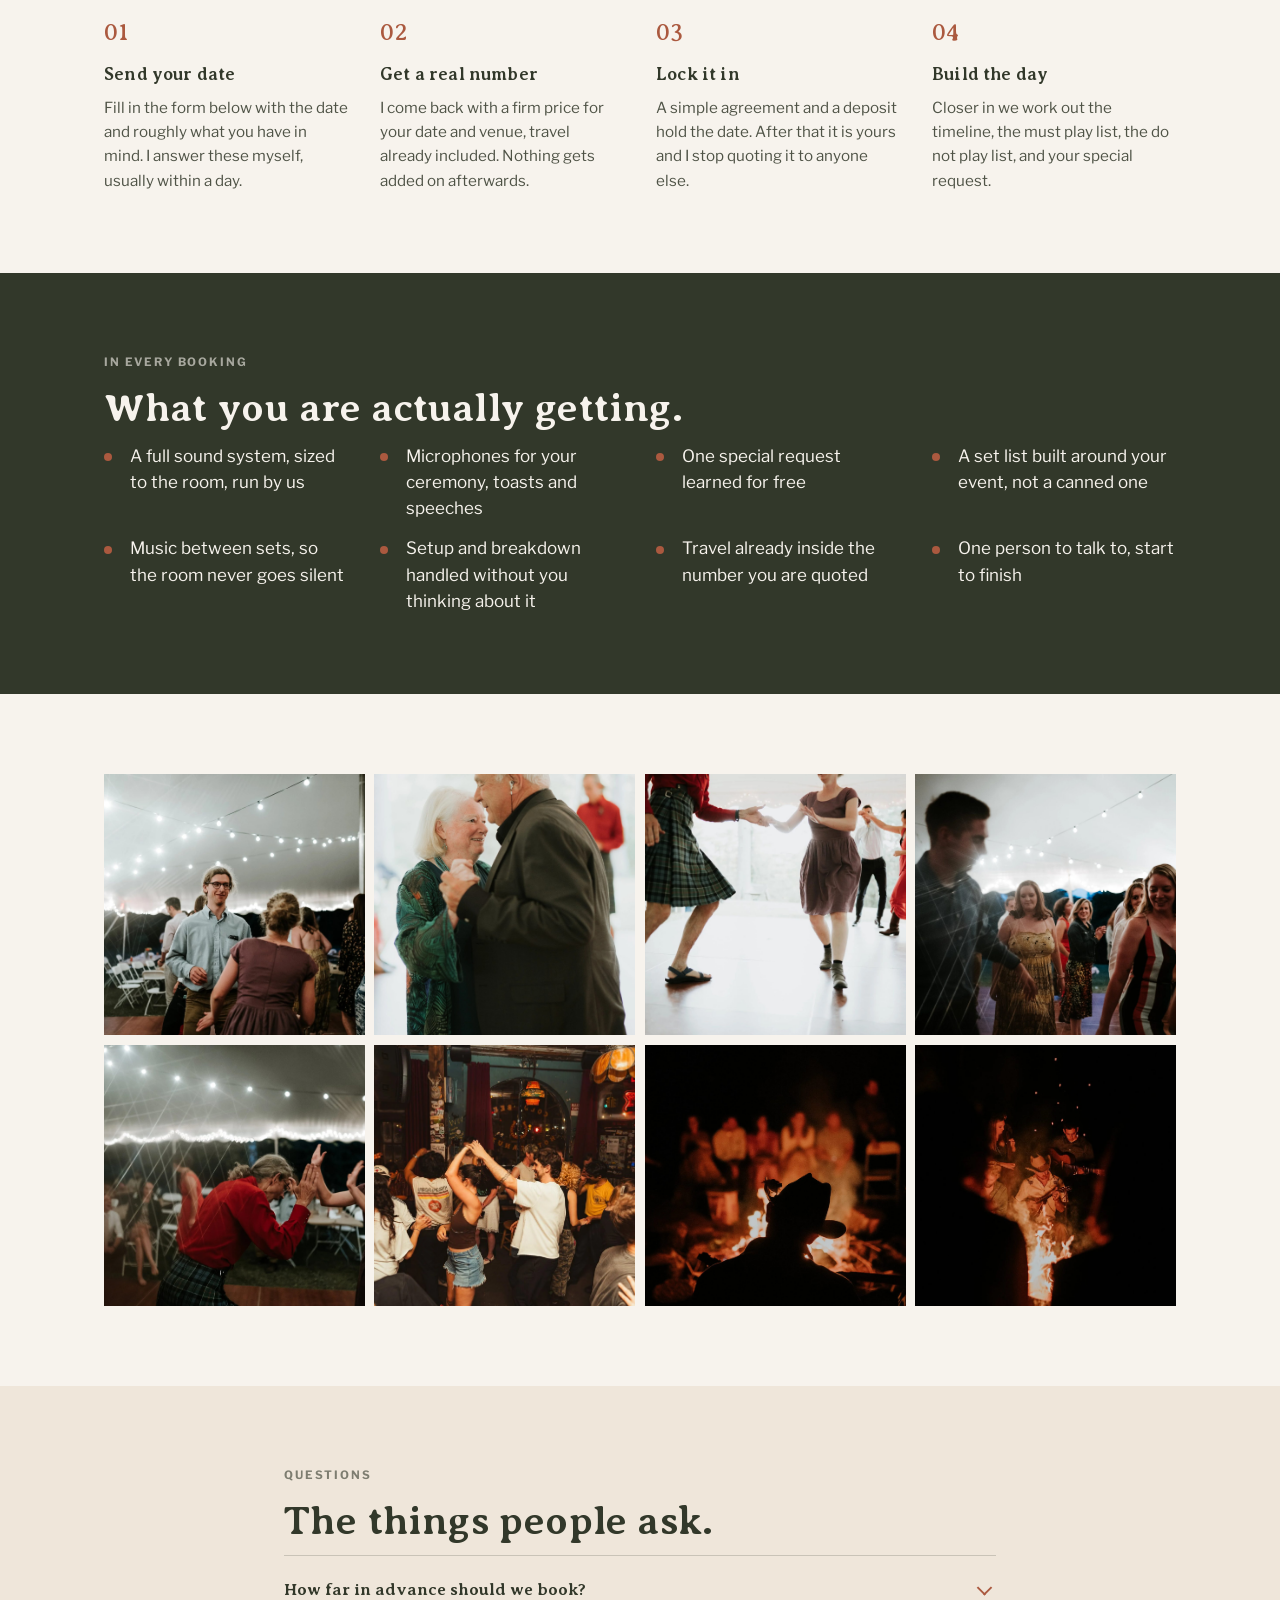
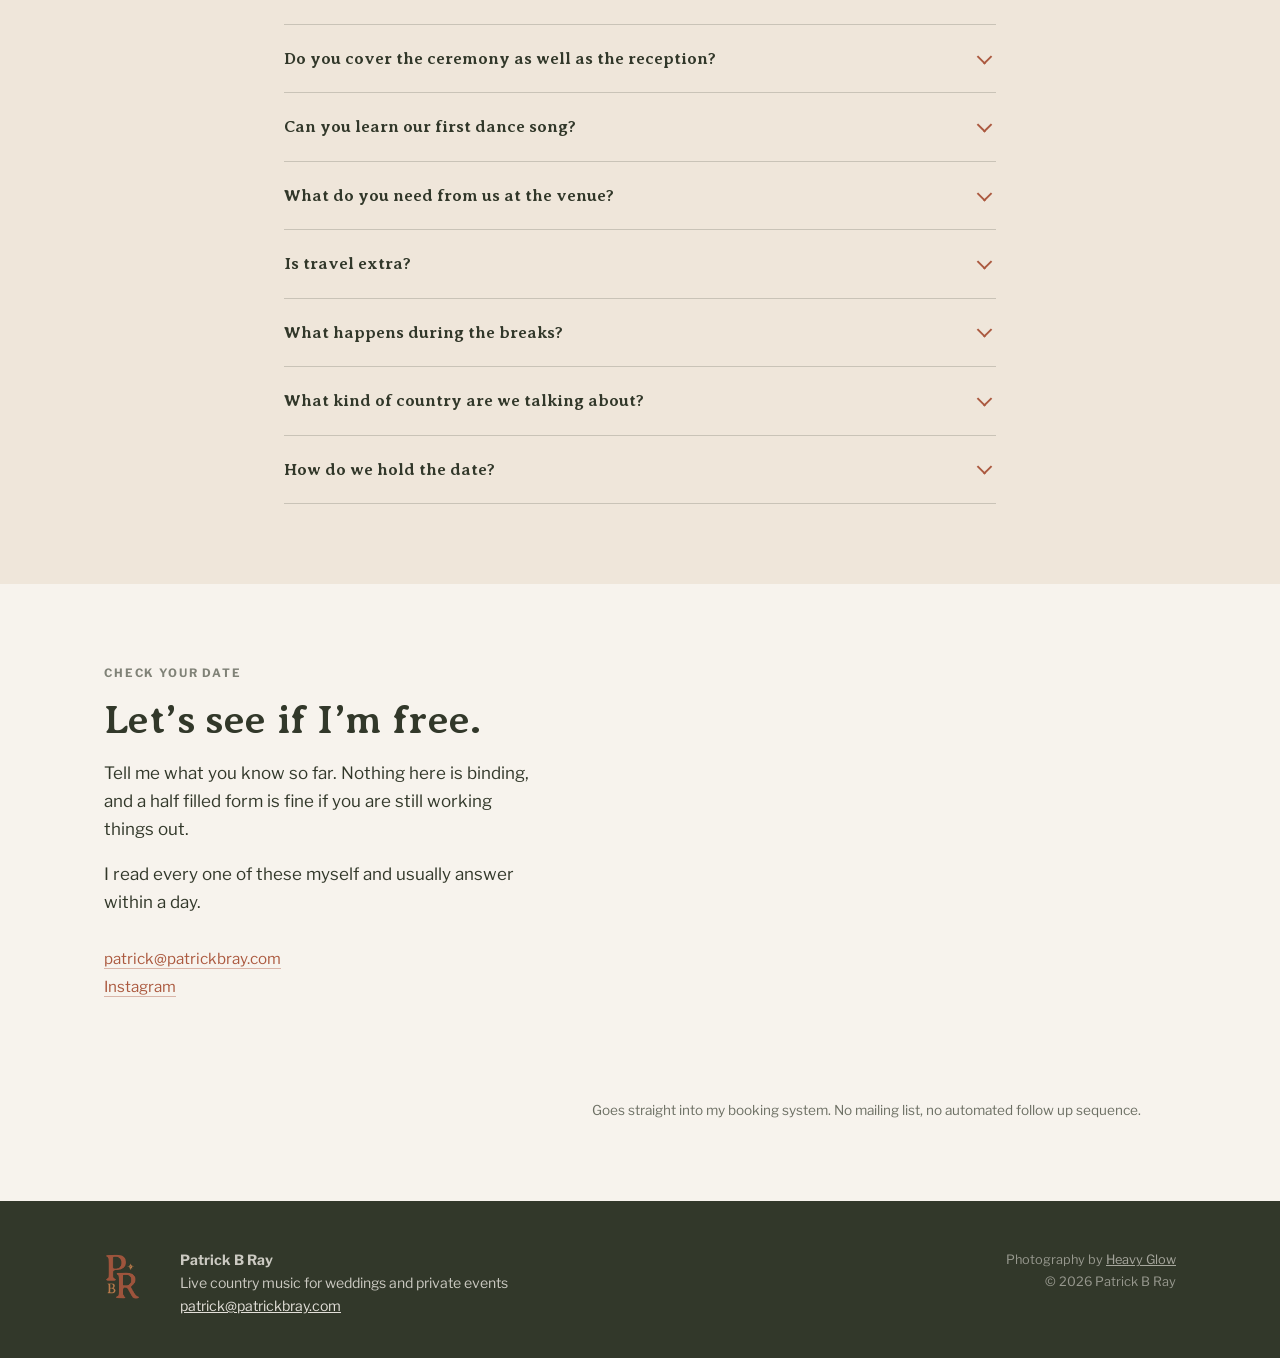
==== commit deb44b91: "Lead the Listen section with the live montage Ten cuts from ten shows and private events, each label" ====
--- a/index.html
+++ b/index.html
@@ -93,6 +93,15 @@
       <p class="section-lede">Originals, the classics, and a good deal of country that never made it to the radio. Equally at home in a listening room as in a dingy honky tonk, which in practice means the same band can play a quiet ceremony at four and a packed dance floor at nine.</p>
     </div>
 
+    <figure class="feature-clip">
+      <video preload="none" playsinline controls poster="assets/video/montage-poster.jpg" width="1920" height="1080">
+        <source src="assets/video/montage.mp4" type="video/mp4">
+      </video>
+      <figcaption><strong>Live montage</strong><span>Ten shows and private events</span></figcaption>
+    </figure>
+
+    <p class="feature-clip__note">Ten cuts from ten different nights, real shows and private events, each one labeled on screen with what it is and where. Acoustic ensemble, trio, full band, and a solo stretch during the intermission of a band show. The audio is all phone recordings made out in the room.</p>
+
     <div class="clips">
       <figure class="clip">
         <video preload="none" playsinline controls poster="assets/video/memphis-poster.jpg" width="720" height="1280">
@@ -108,7 +117,7 @@
       </figure>
     </div>
 
-    <p class="clips__note">Both are the full band on the same night, one original and one cover, at a two step night in Brooklyn. Nothing is spliced in from another show. Your set gets built around your event, so send me the songs that matter to you and the ones that should never get played.</p>
+    <p class="clips__note">Those two are the full band on the same night, one original and one cover, at a two step night in Brooklyn. Nothing in either one is spliced in from another show. Your set gets built around your event, so send me the songs that matter to you and the ones that should never get played.</p>
 
     <figure class="feature-clip">
       <video preload="none" playsinline controls poster="assets/video/richmond-king-of-houston-poster.jpg" width="1920" height="1080">
--- a/assets/css/site.css
+++ b/assets/css/site.css
@@ -204,8 +204,8 @@
 
 .listen__intro{margin-bottom:2.75rem;}
 
-/* The landscape house-concert cut leads: proper audio, and it is the only
-   piece here where he is clearly visible and audible on his own. */
+/* Landscape 16:9 videos: the montage that leads the section and the
+   house-concert cut that closes it. */
 .feature-clip{margin:2.75rem 0 1.5rem;max-width:860px;}
 .feature-clip video{
   width:100%;
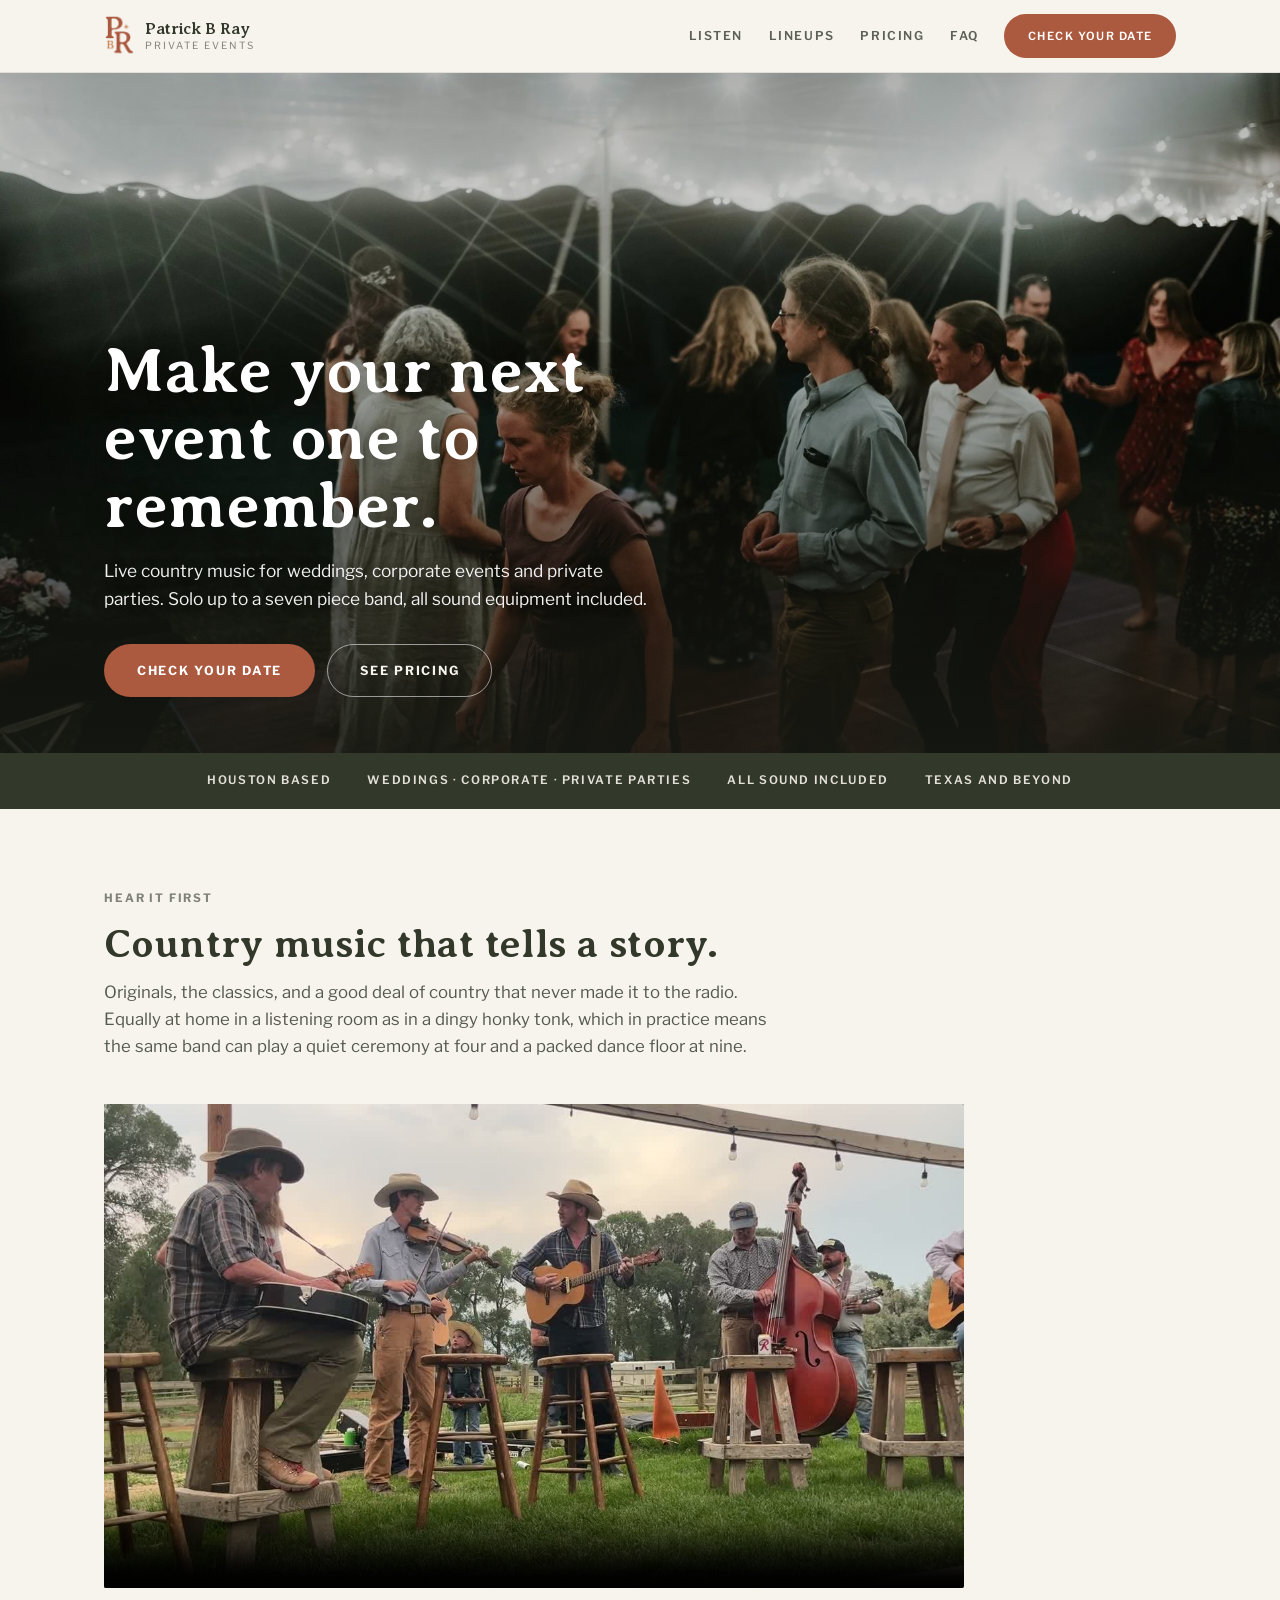
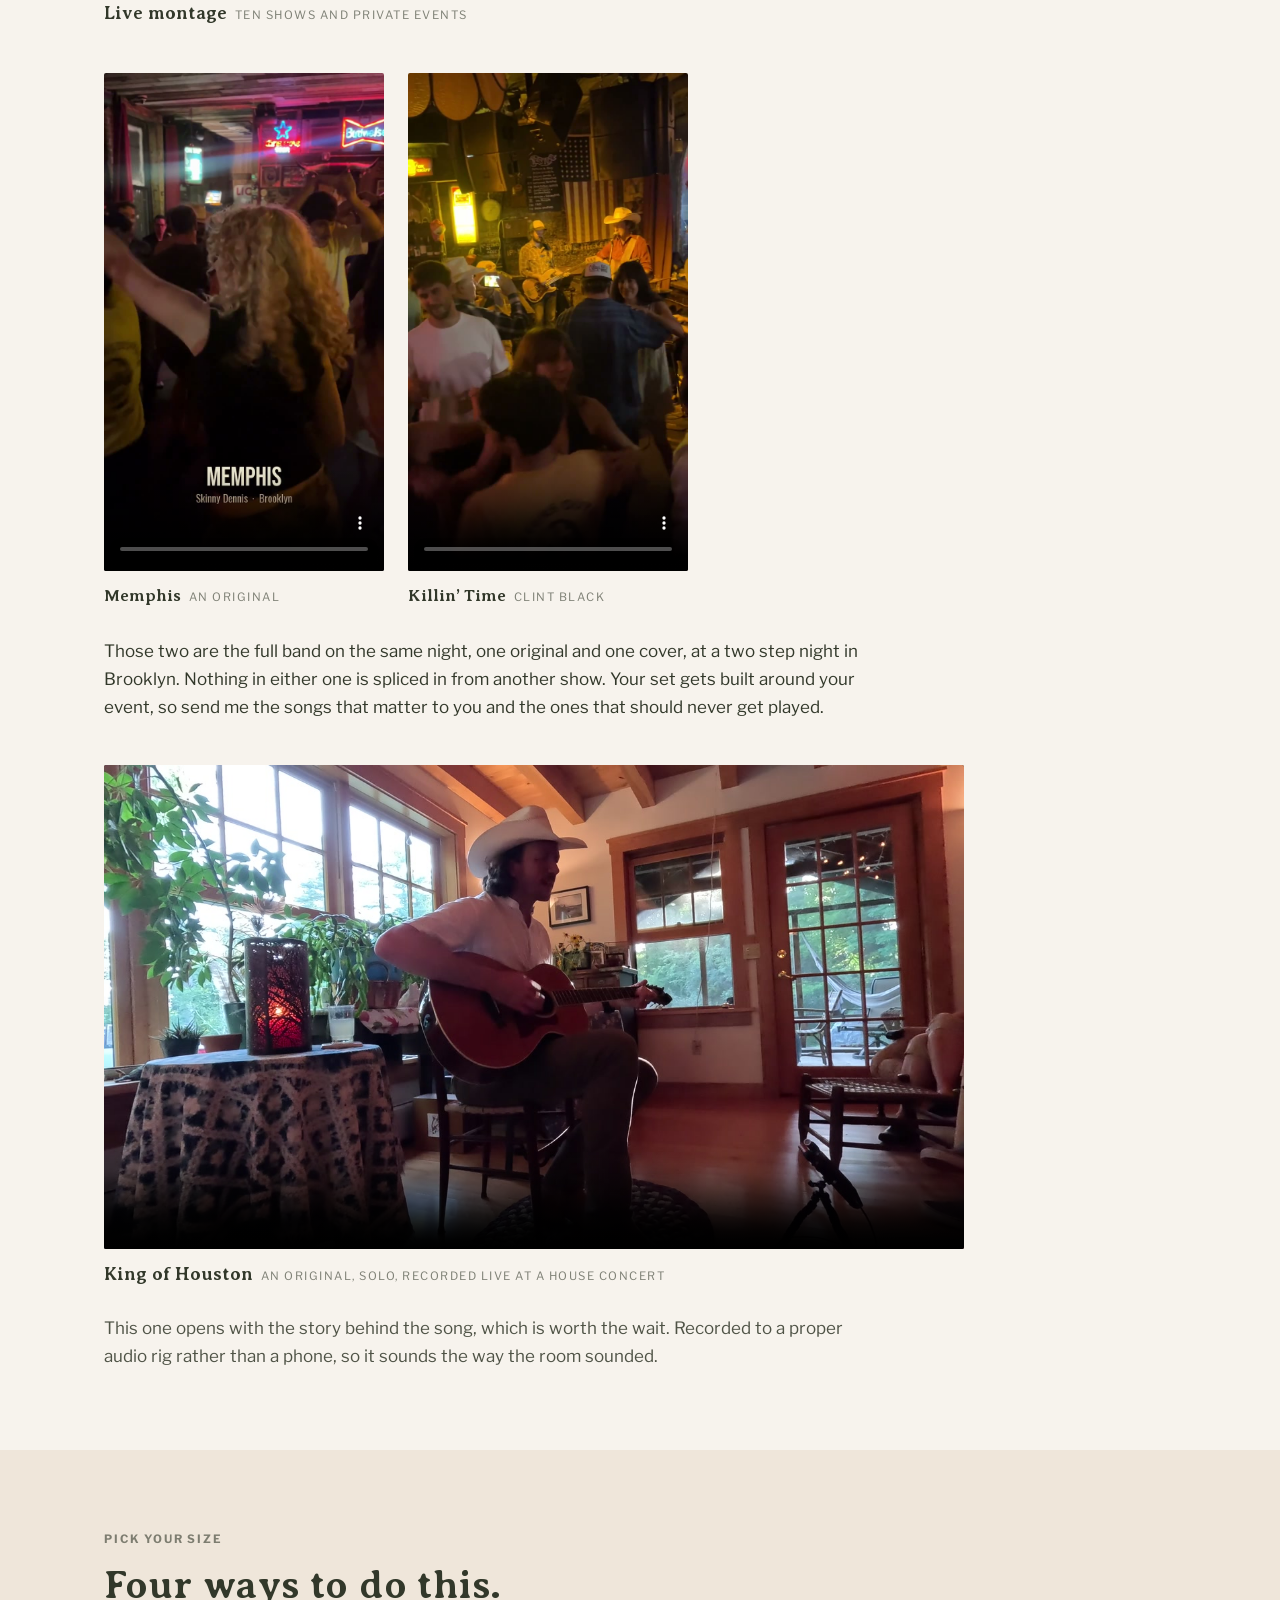
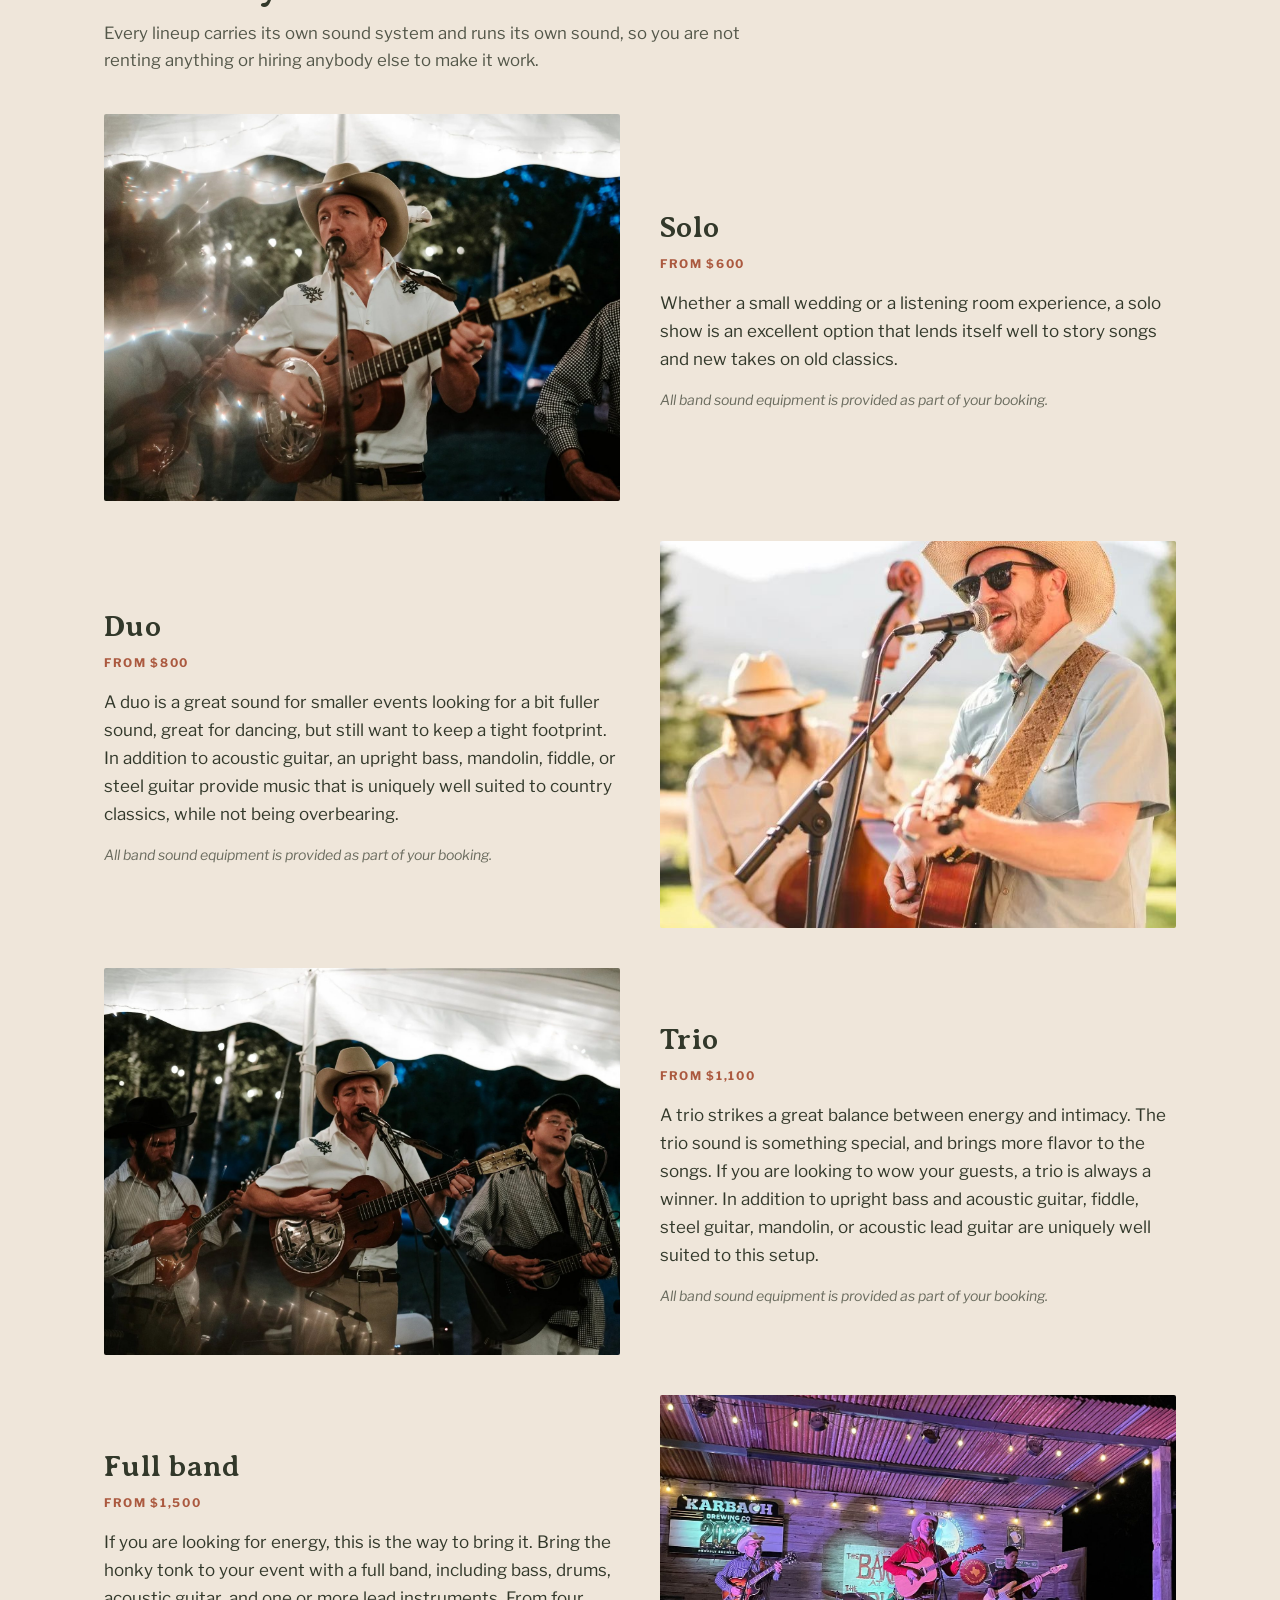
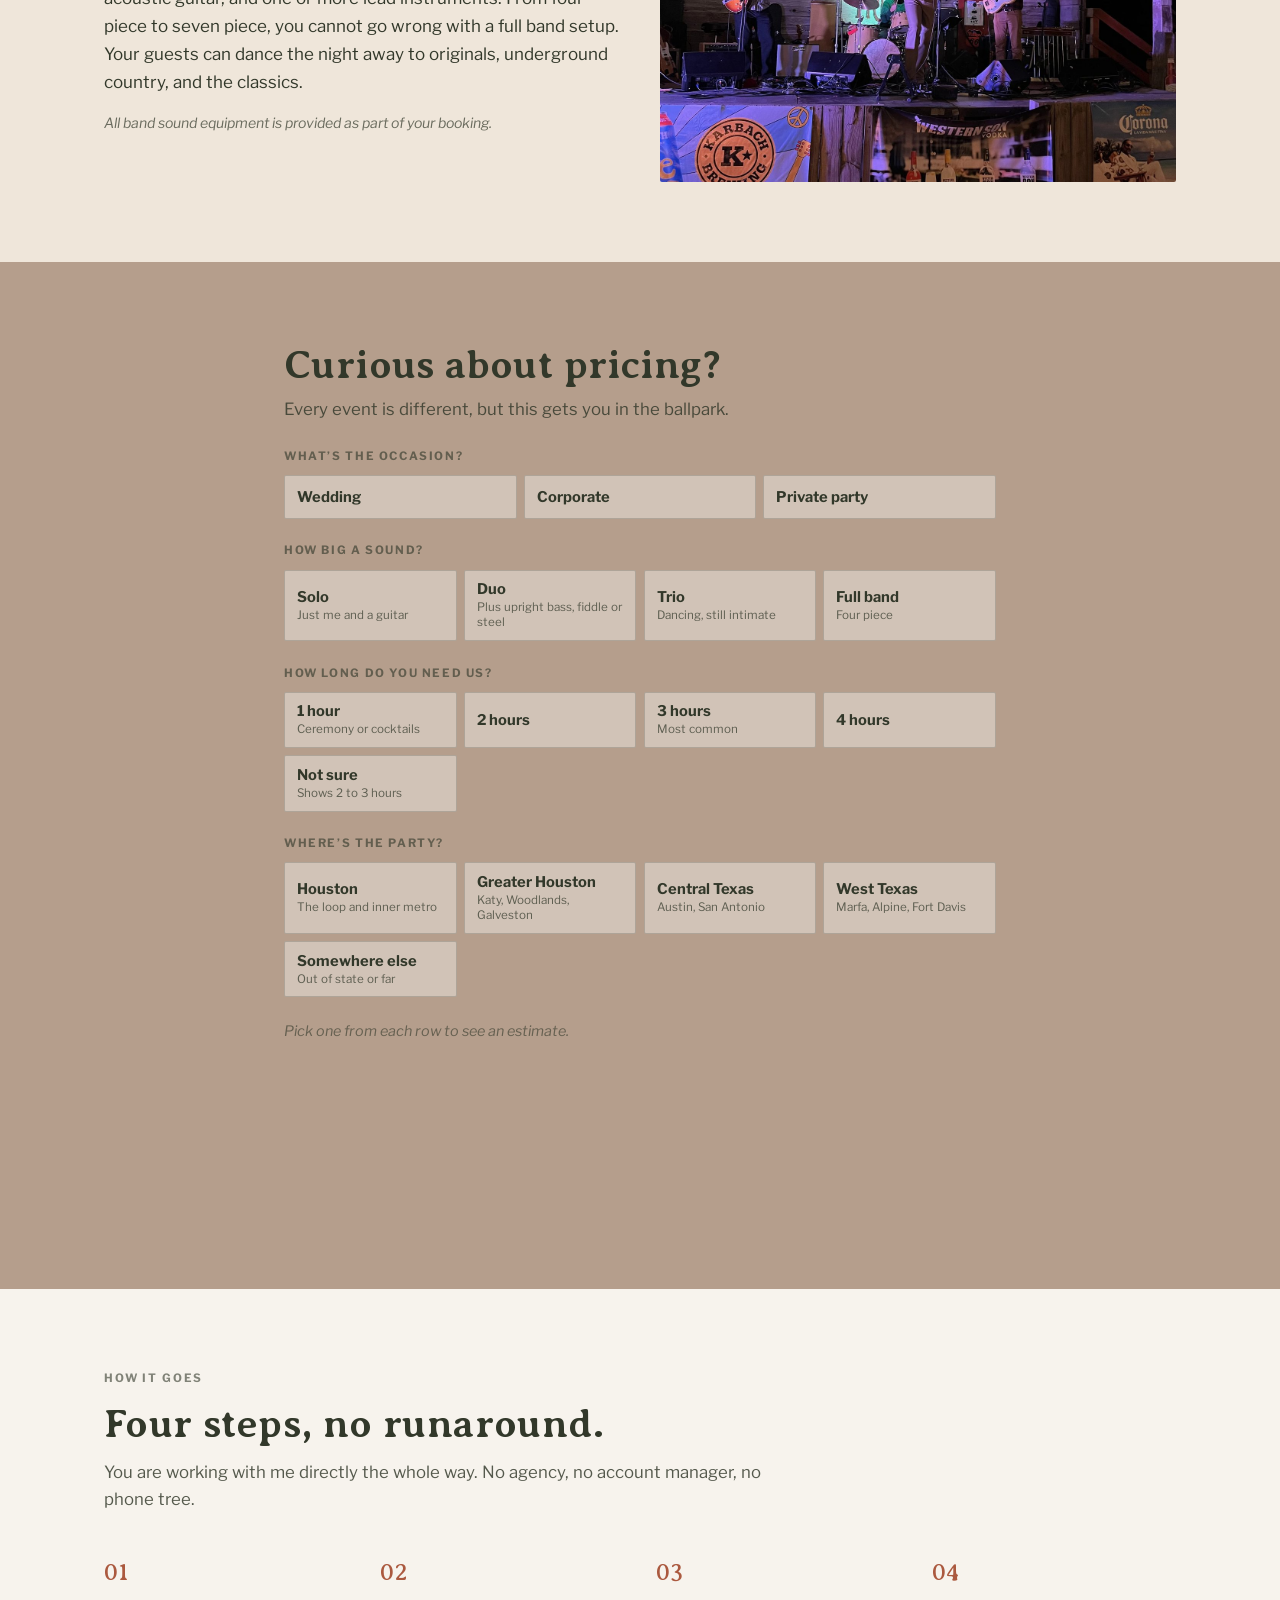
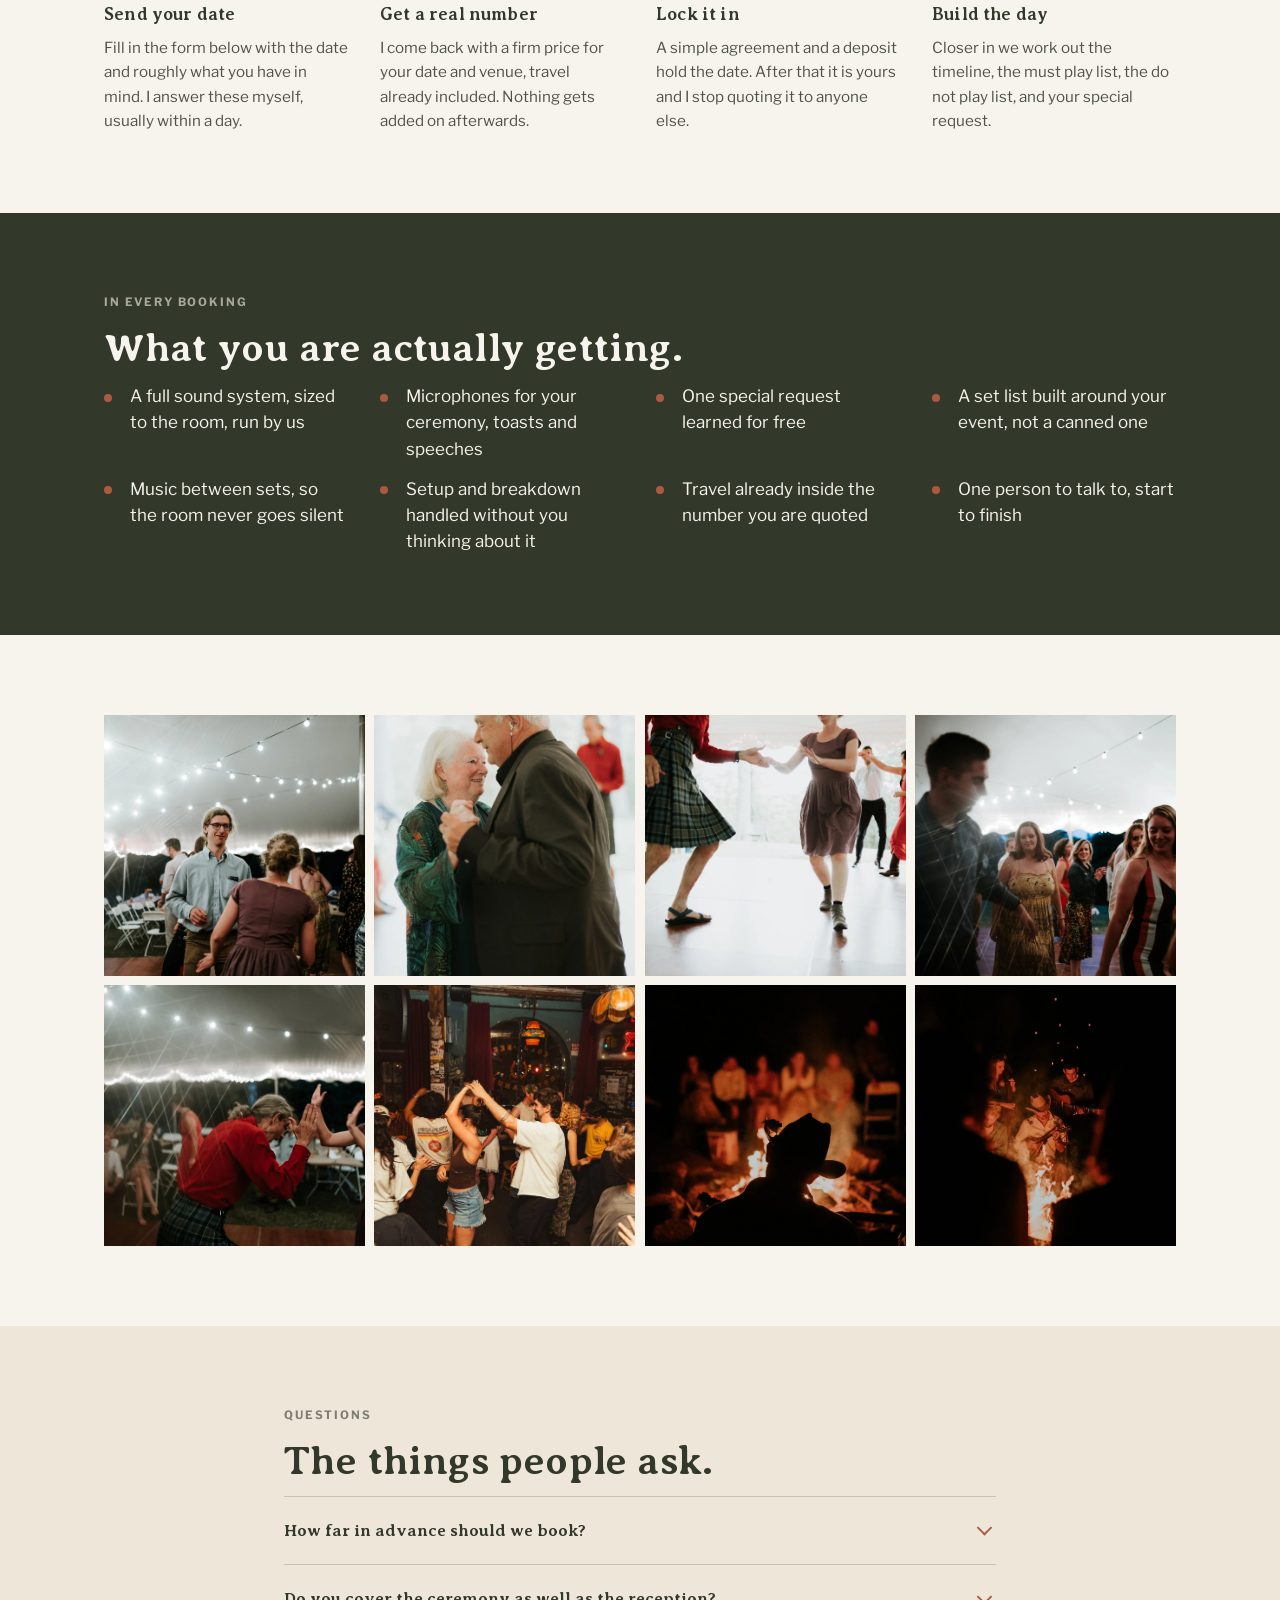
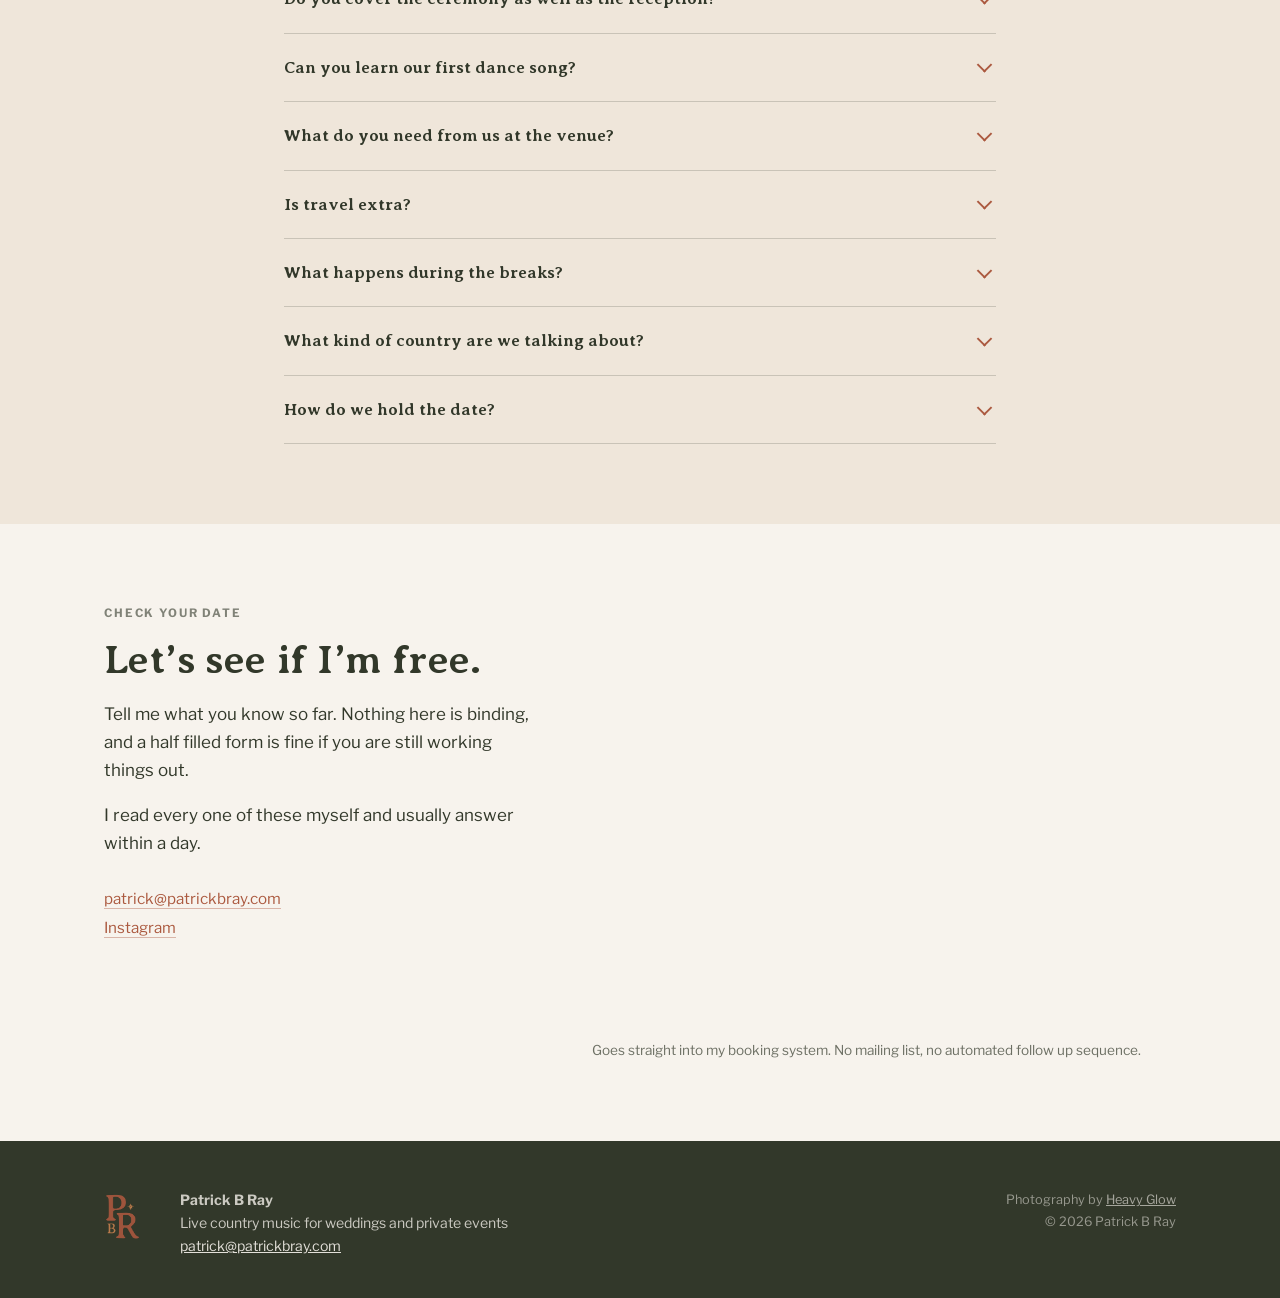
==== commit 2e2ae24a: "Drop the montage note and fix mobile layout issues Remove the explanatory paragraph under the "Live " ====
--- a/index.html
+++ b/index.html
@@ -100,8 +100,6 @@
       <figcaption><strong>Live montage</strong><span>Ten shows and private events</span></figcaption>
     </figure>
 
-    <p class="feature-clip__note">Ten cuts from ten different nights, real shows and private events, each one labeled on screen with what it is and where. Acoustic ensemble, trio, full band, and a solo stretch during the intermission of a band show. The audio is all phone recordings made out in the room.</p>
-
     <div class="clips">
       <figure class="clip">
         <video preload="none" playsinline controls poster="assets/video/memphis-poster.jpg" width="720" height="1280">
--- a/assets/css/site.css
+++ b/assets/css/site.css
@@ -134,7 +134,7 @@
   display:flex;align-items:center;gap:1.25rem;
   min-height:4.5rem;
 }
-.brand{display:flex;align-items:center;gap:.7rem;text-decoration:none;color:var(--olive);margin-right:auto;}
+.brand{display:flex;align-items:center;gap:.7rem;text-decoration:none;color:var(--olive);margin-right:auto;min-height:2.75rem;}
 .brand img{width:30px;height:auto;}
 .brand__text{display:flex;flex-direction:column;line-height:1.05;}
 .brand__name{font-family:var(--serif);font-weight:700;font-size:1rem;}
@@ -148,9 +148,38 @@
 }
 .site-nav a:hover{opacity:1;color:var(--rust);}
 .site-nav .btn{font-size:.7rem;padding:.7rem 1.4rem;opacity:1;color:#fff;}
+/* The header CTA is the only tap target up there, so give it the full
+   44px rather than the 41px the padding alone worked out to. */
+.site-nav .btn{display:inline-flex;align-items:center;min-height:2.75rem;}
 
 @media (max-width:860px){
   .site-nav a:not(.btn){display:none;}
+}
+
+/* Below this the brand and the header CTA are the only things left, and
+   both were wrapping onto a second line. Keep each on one line and let
+   the type tighten instead. */
+@media (max-width:560px){
+  .site-header__inner{gap:.75rem;}
+  .brand{gap:.5rem;}
+  .brand img{width:26px;}
+  .brand__name{white-space:nowrap;}
+  .brand__sub{white-space:nowrap;letter-spacing:.16em;}
+  .site-nav .btn{
+    white-space:nowrap;
+    font-size:.64rem;
+    letter-spacing:.1em;
+    padding:.7rem 1rem;
+  }
+}
+
+/* At the narrow end the brand still wanted more width than the row could
+   give it and spilled over the CTA. Tighten the lockup instead. */
+@media (max-width:400px){
+  .brand img{width:23px;}
+  .brand__name{font-size:.85rem;}
+  .brand__sub{font-size:.5rem;letter-spacing:.05em;}
+  .site-nav .btn{font-size:.58rem;padding:.65rem .7rem;}
 }
 
 /* ---------- hero ---------- */
@@ -239,6 +268,13 @@
   line-height:1.65;
   opacity:.85;
 }
+
+/* The montage figure is followed straight by the clip pair, with no
+   paragraph between them, so the gap is set here rather than inherited
+   from whatever happens to sit in between. 2.75rem is the same block
+   rhythm .feature-clip uses above, and it beats the figure's 1.5rem
+   bottom margin, so the spacing is the value set here either way. */
+.feature-clip + .clips{margin-top:2.75rem;}
 
 /* Two vertical phone clips side by side, caption underneath. Capped so a
    9:16 video does not run the full height of a desktop screen. */
--- a/assets/css/estimator.css
+++ b/assets/css/estimator.css
@@ -61,6 +61,12 @@
 
 .pbr-est__opt{
   min-width:0;
+  /* Single-line options came out at 40px tall, under the 44px touch
+     minimum. Center the label in a 44px box so the short ones match. */
+  min-height:2.75rem;
+  display:flex;
+  flex-direction:column;
+  justify-content:center;
   cursor:pointer;
   border:1px solid var(--line);
   border-radius:2px;
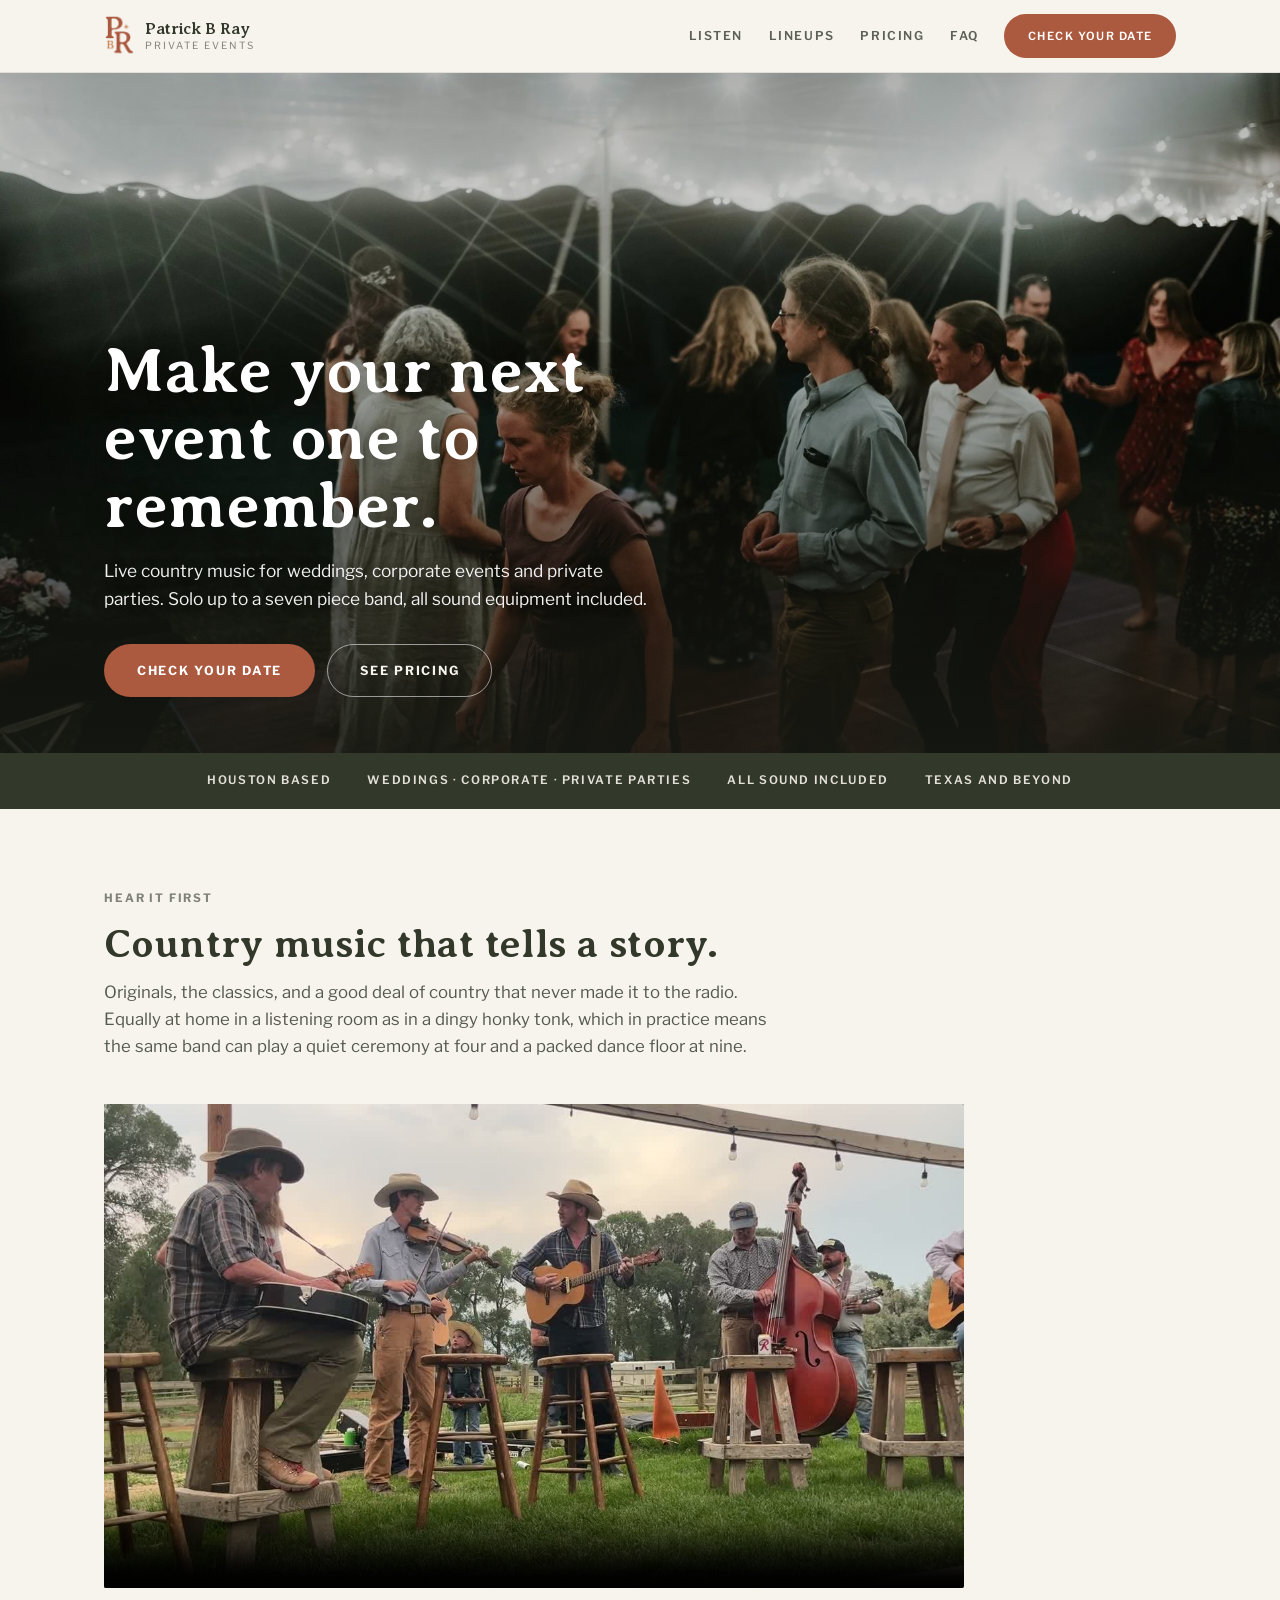
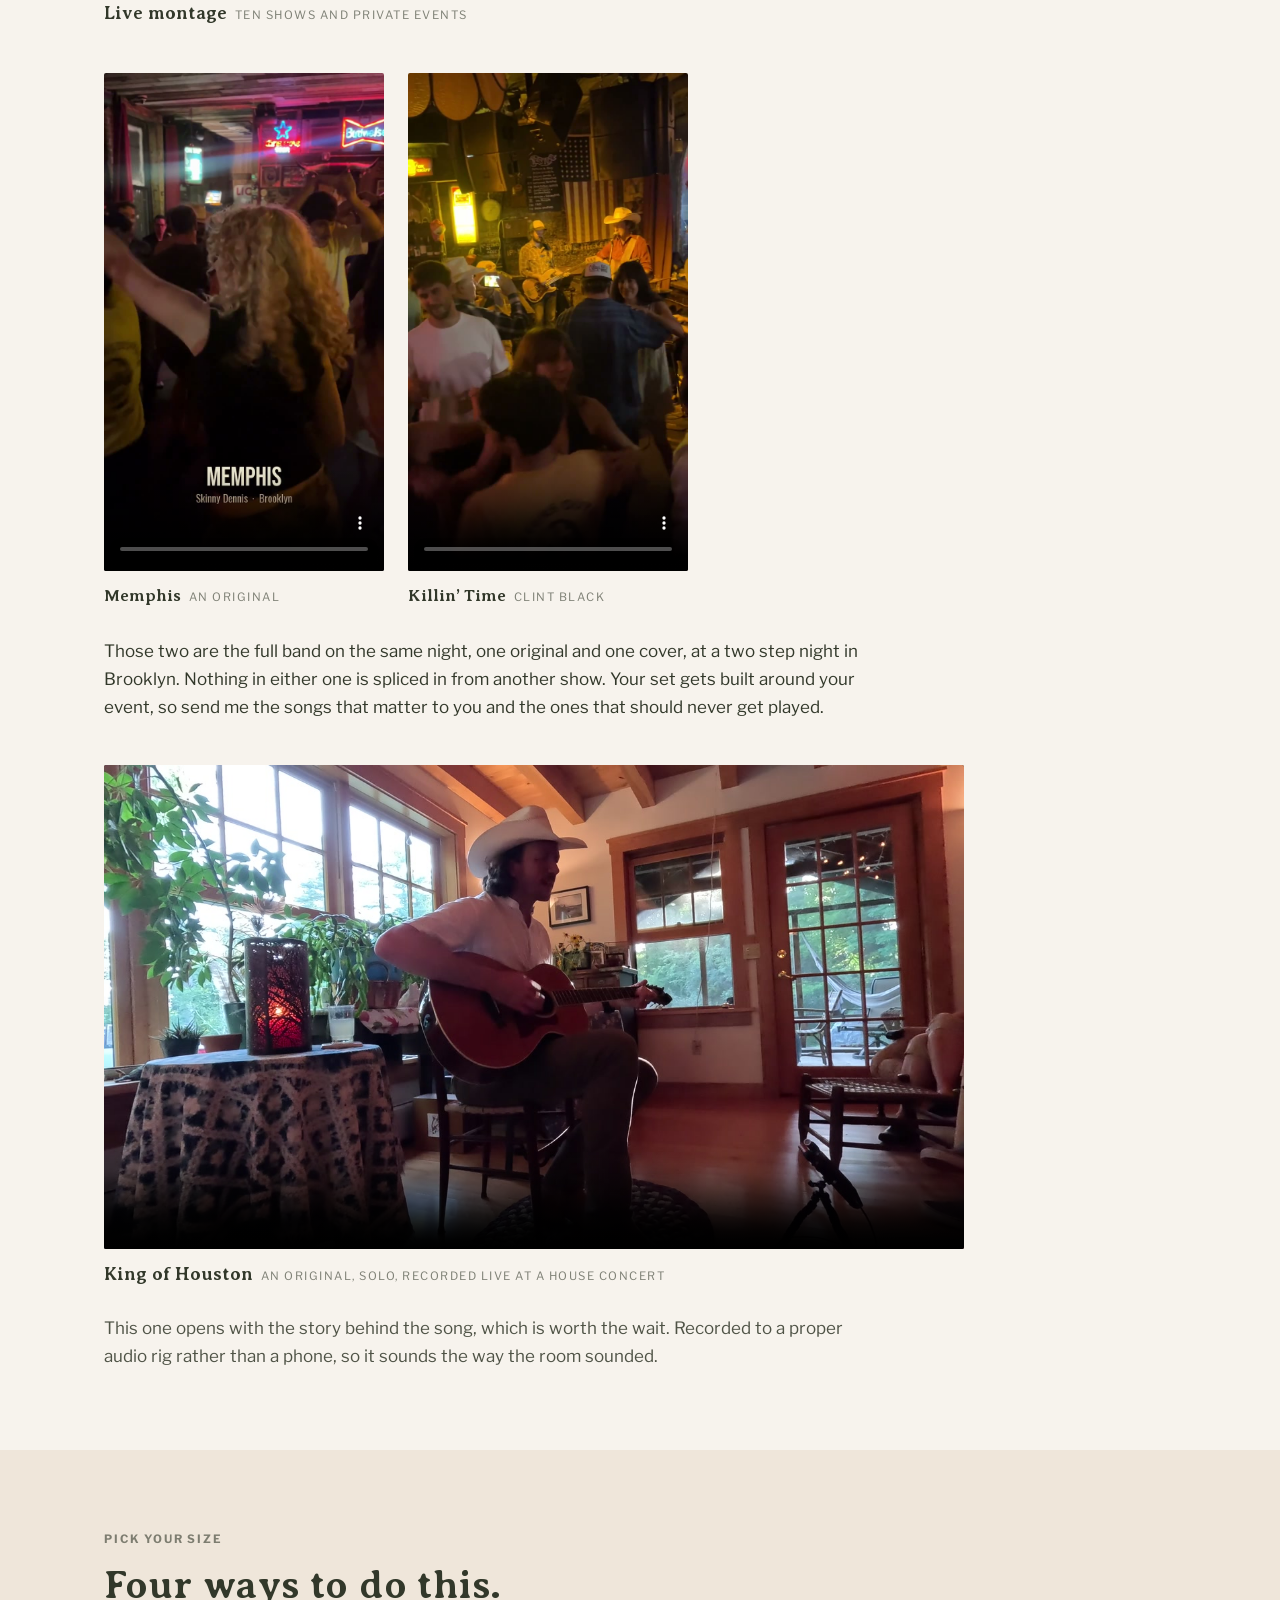
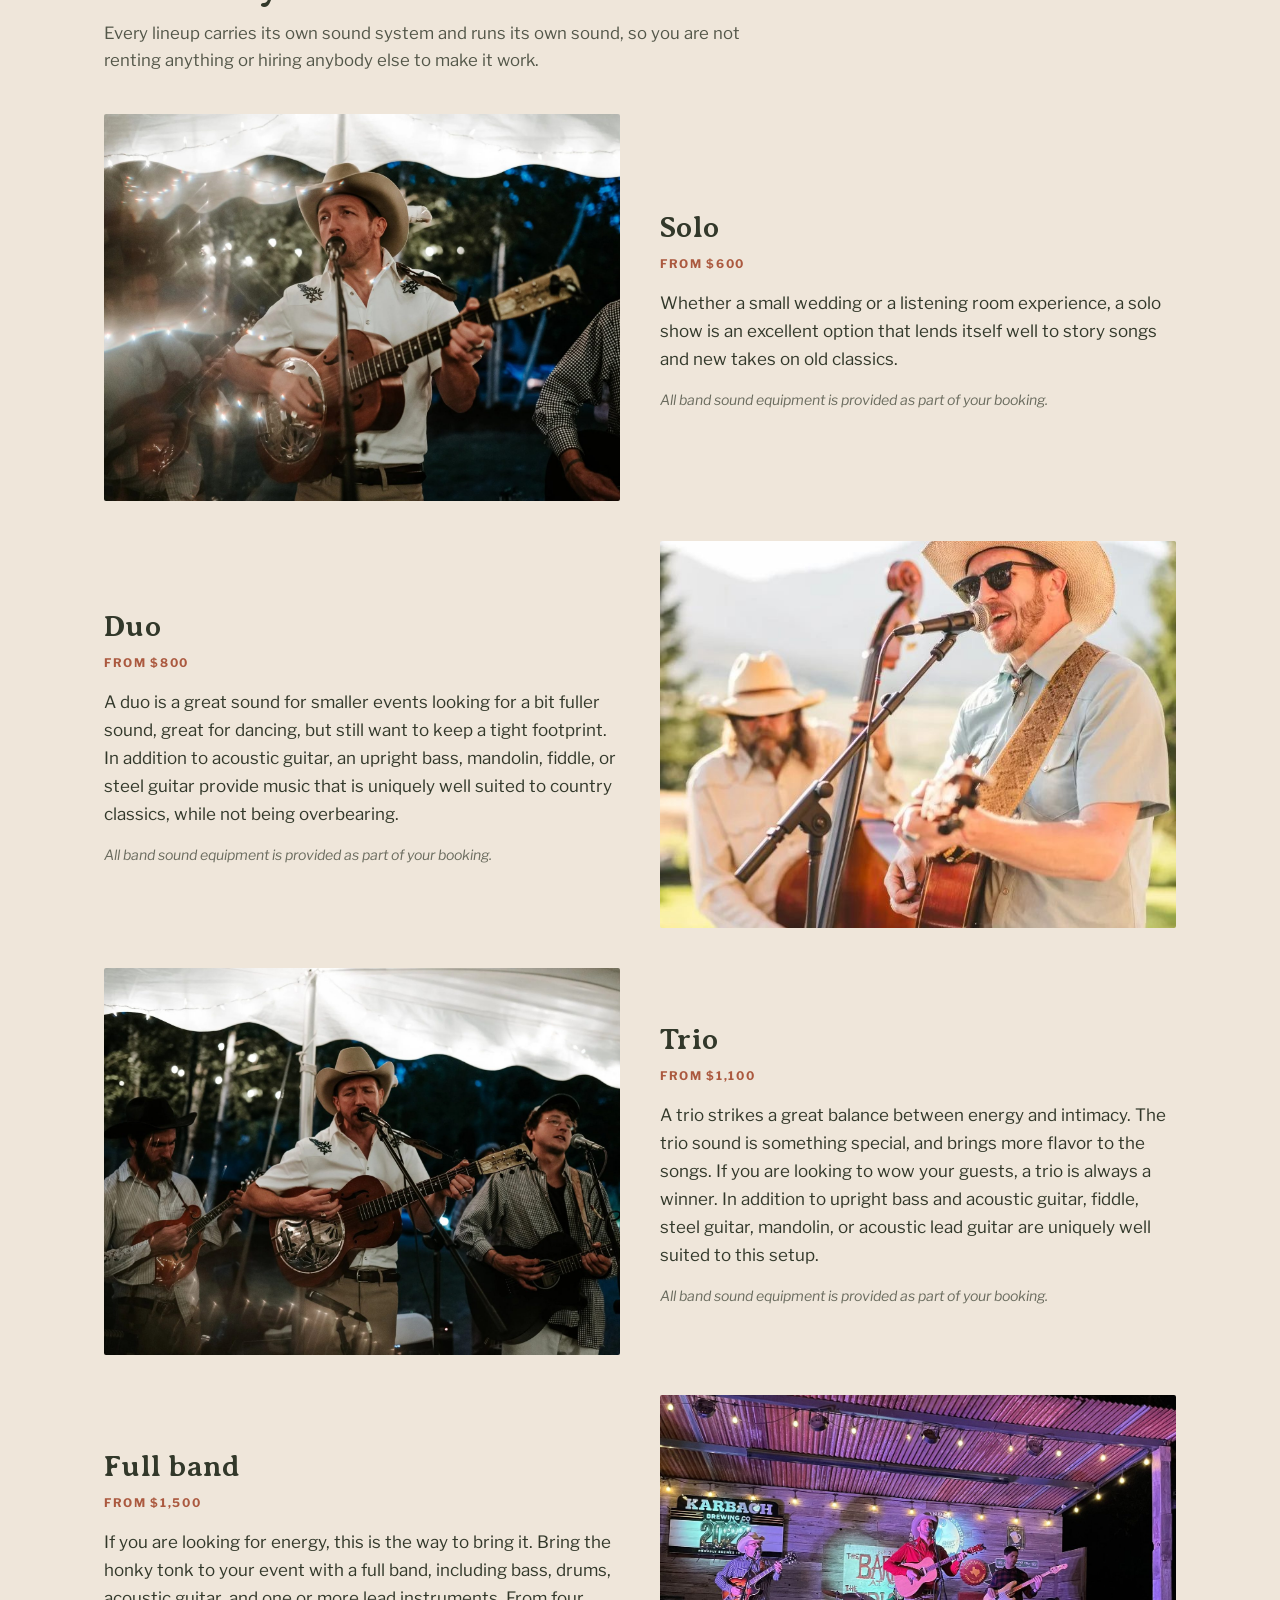
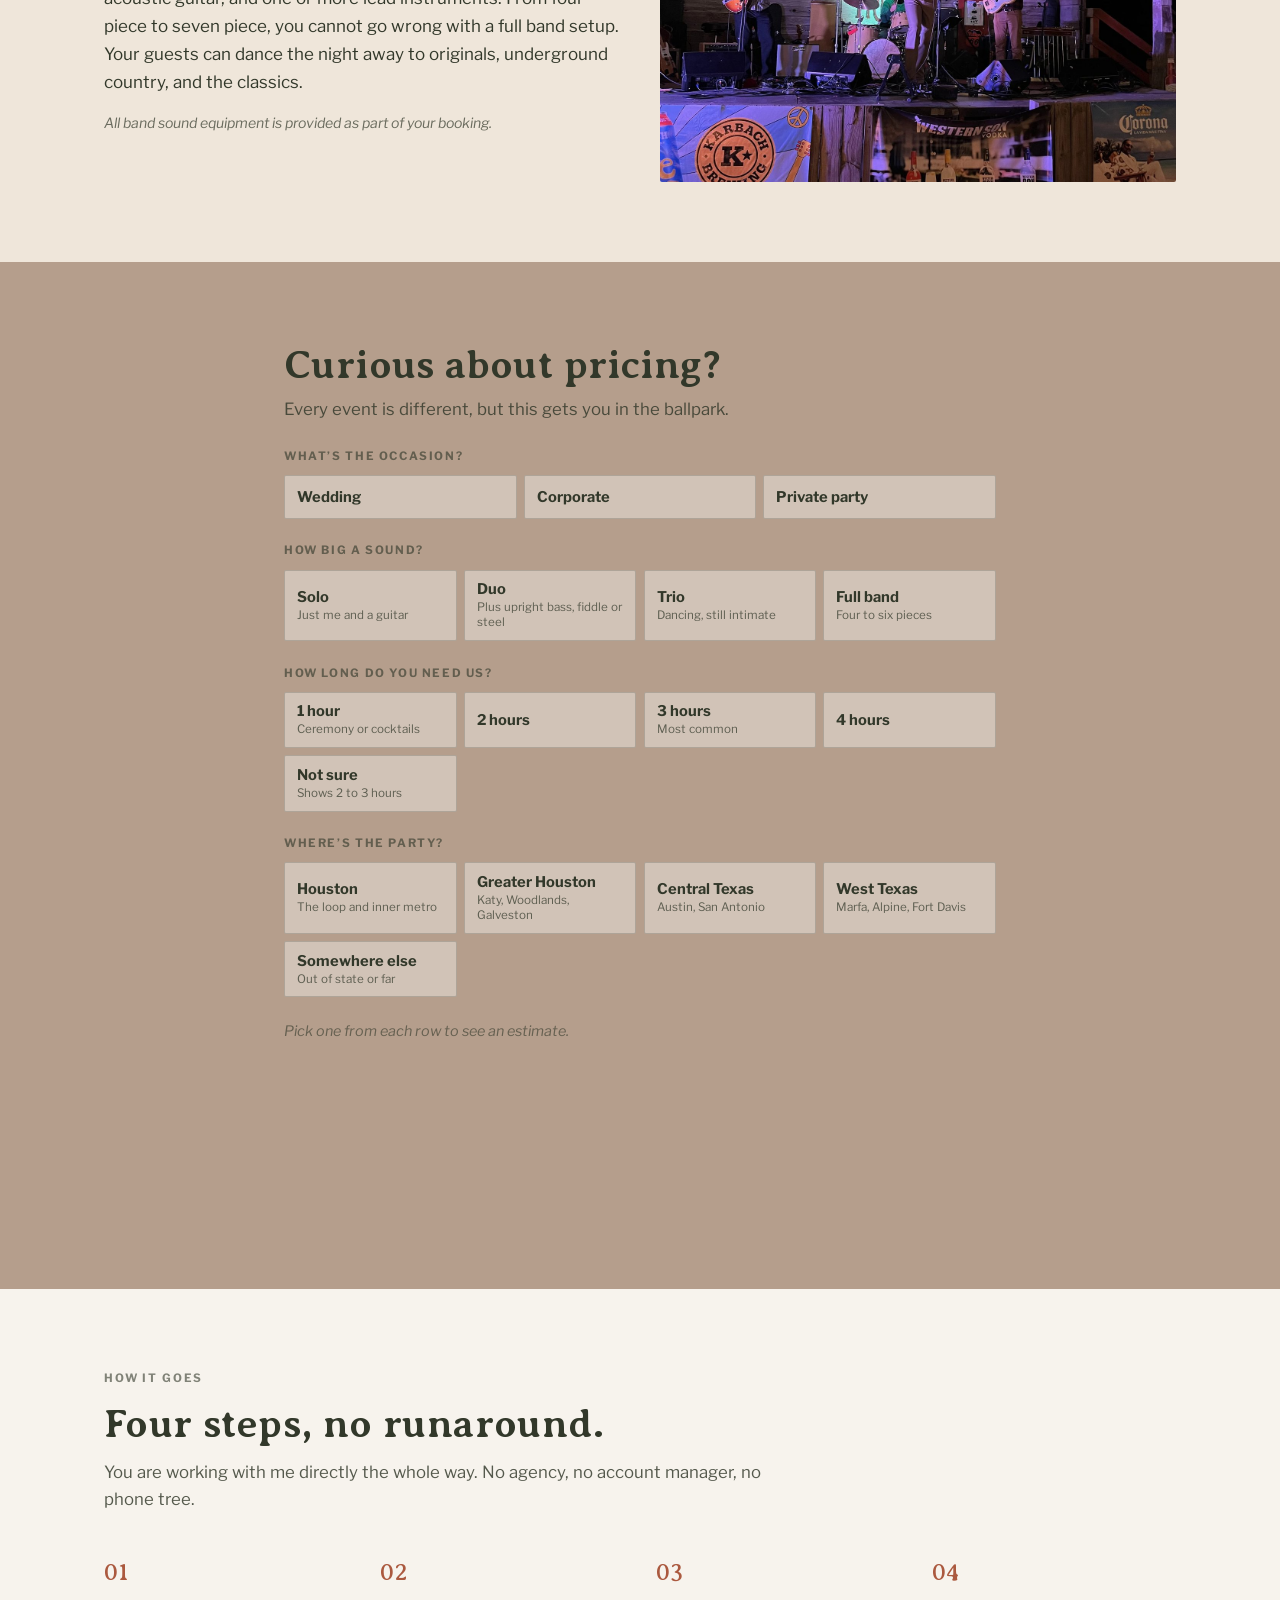
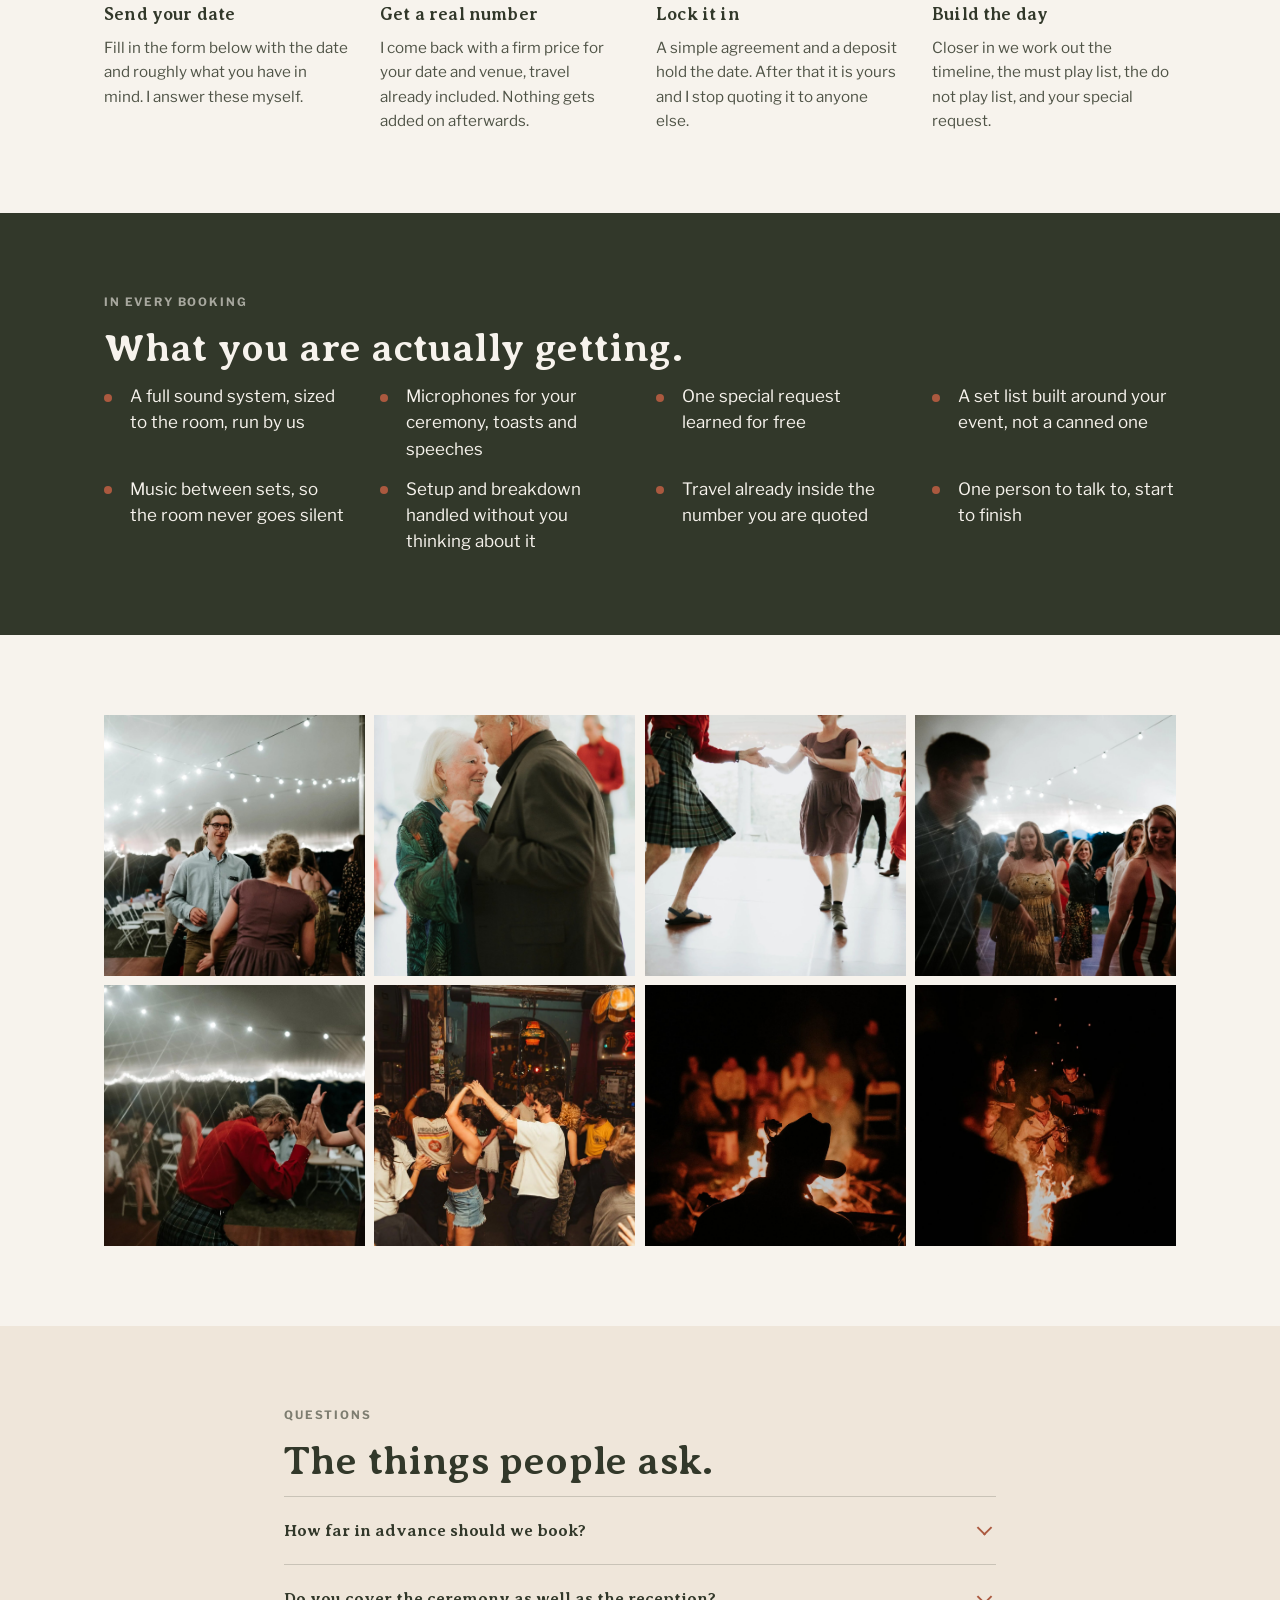
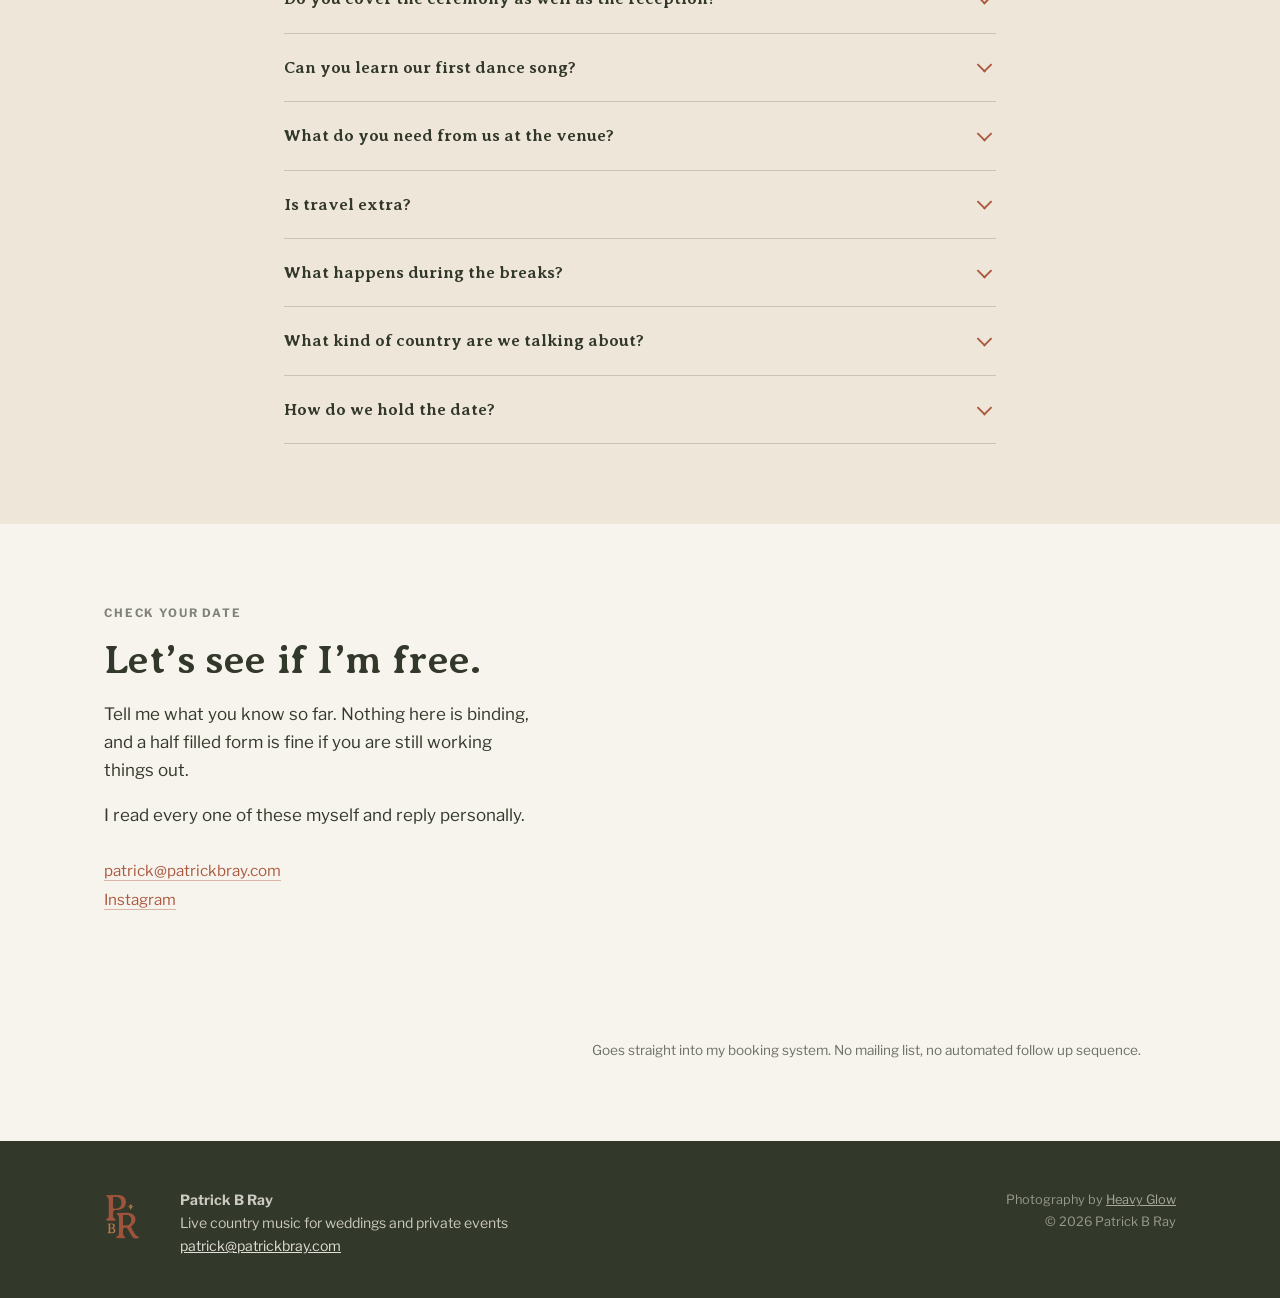
==== commit f17cea42: "Drop the response-time claim from the contact copy "Usually within a day" is an operational promise " ====
--- a/index.html
+++ b/index.html
@@ -242,7 +242,7 @@
     <div class="steps">
       <div class="step">
         <h3>Send your date</h3>
-        <p>Fill in the form below with the date and roughly what you have in mind. I answer these myself, usually within a day.</p>
+        <p>Fill in the form below with the date and roughly what you have in mind. I answer these myself.</p>
       </div>
       <div class="step">
         <h3>Get a real number</h3>
@@ -354,7 +354,7 @@
       <p class="eyebrow">Check your date</p>
       <h2 class="section-title">Let’s see if I’m free.</h2>
       <p>Tell me what you know so far. Nothing here is binding, and a half filled form is fine if you are still working things out.</p>
-      <p>I read every one of these myself and usually answer within a day.</p>
+      <p>I read every one of these myself and reply personally.</p>
       <div class="book__contact">
         <a href="mailto:patrick@patrickbray.com">patrick@patrickbray.com</a><br>
         <a href="https://www.instagram.com/patrickbray/" rel="noopener">Instagram</a>
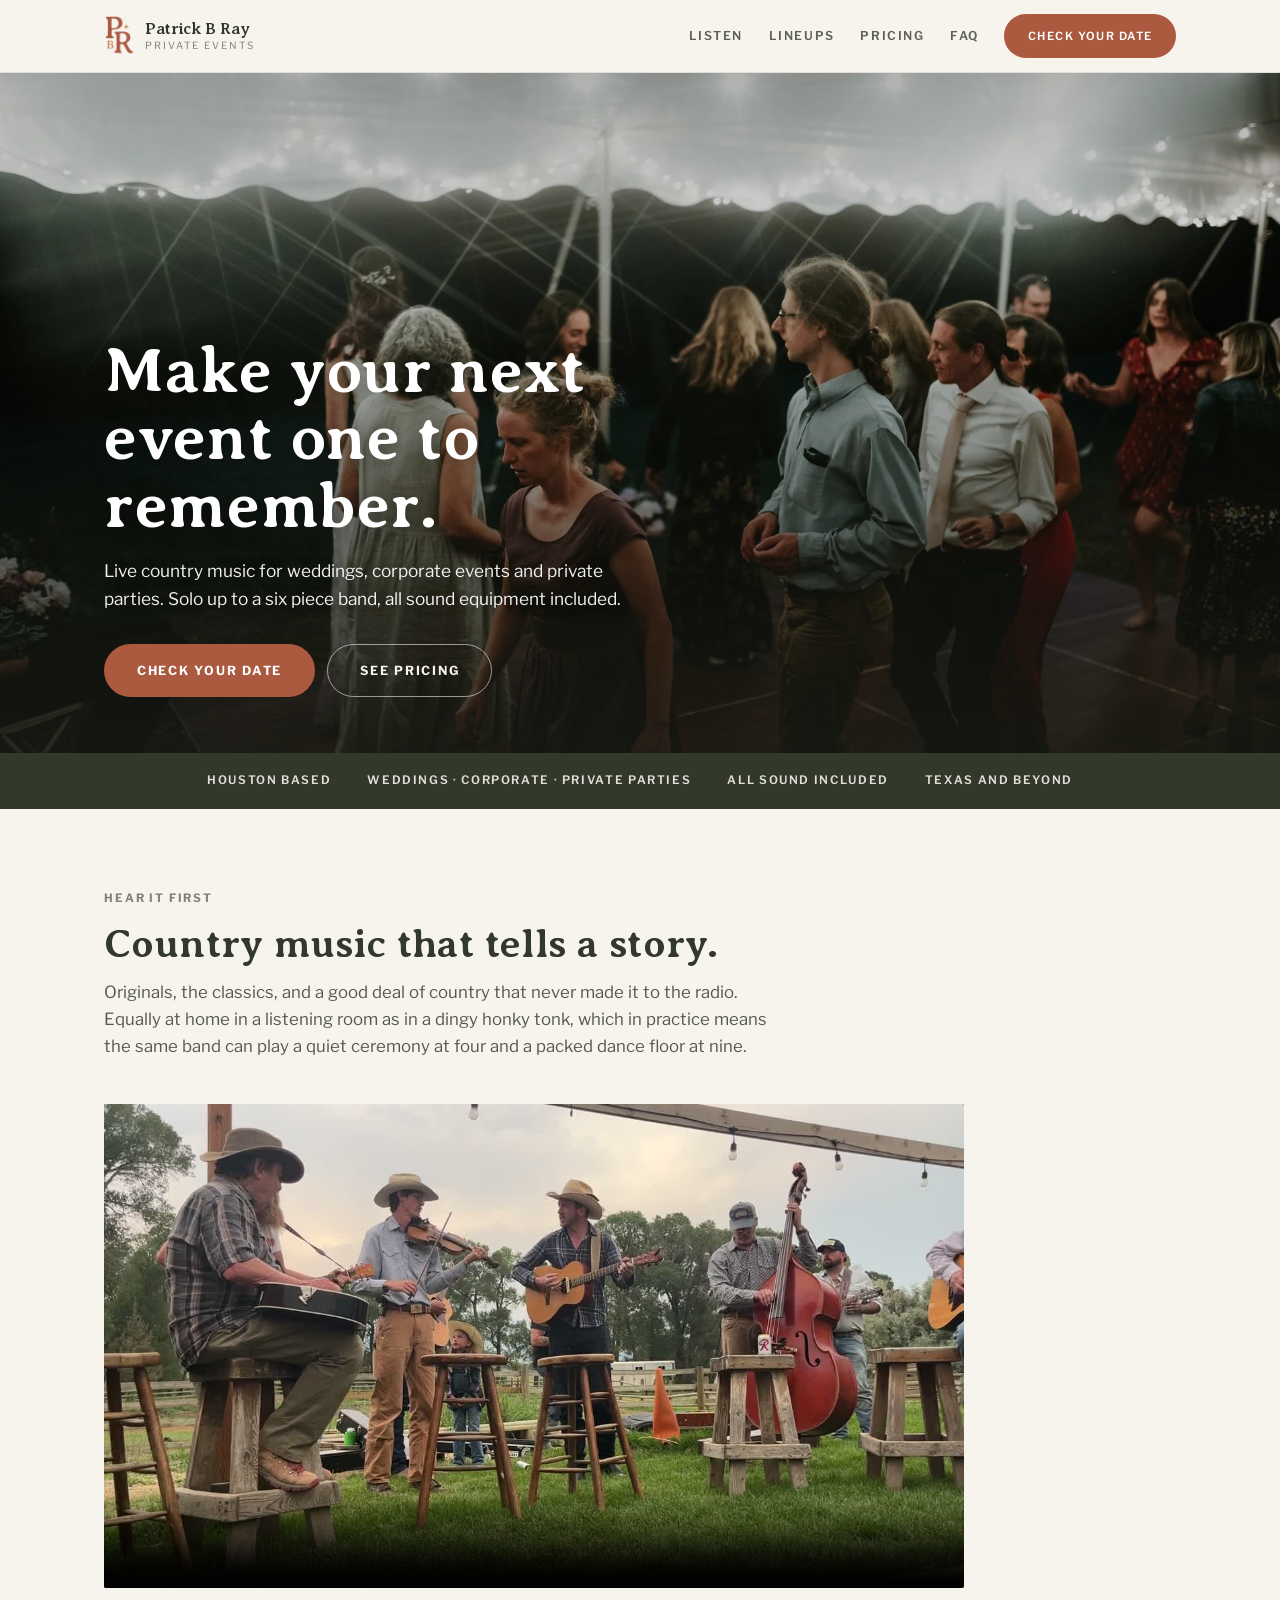
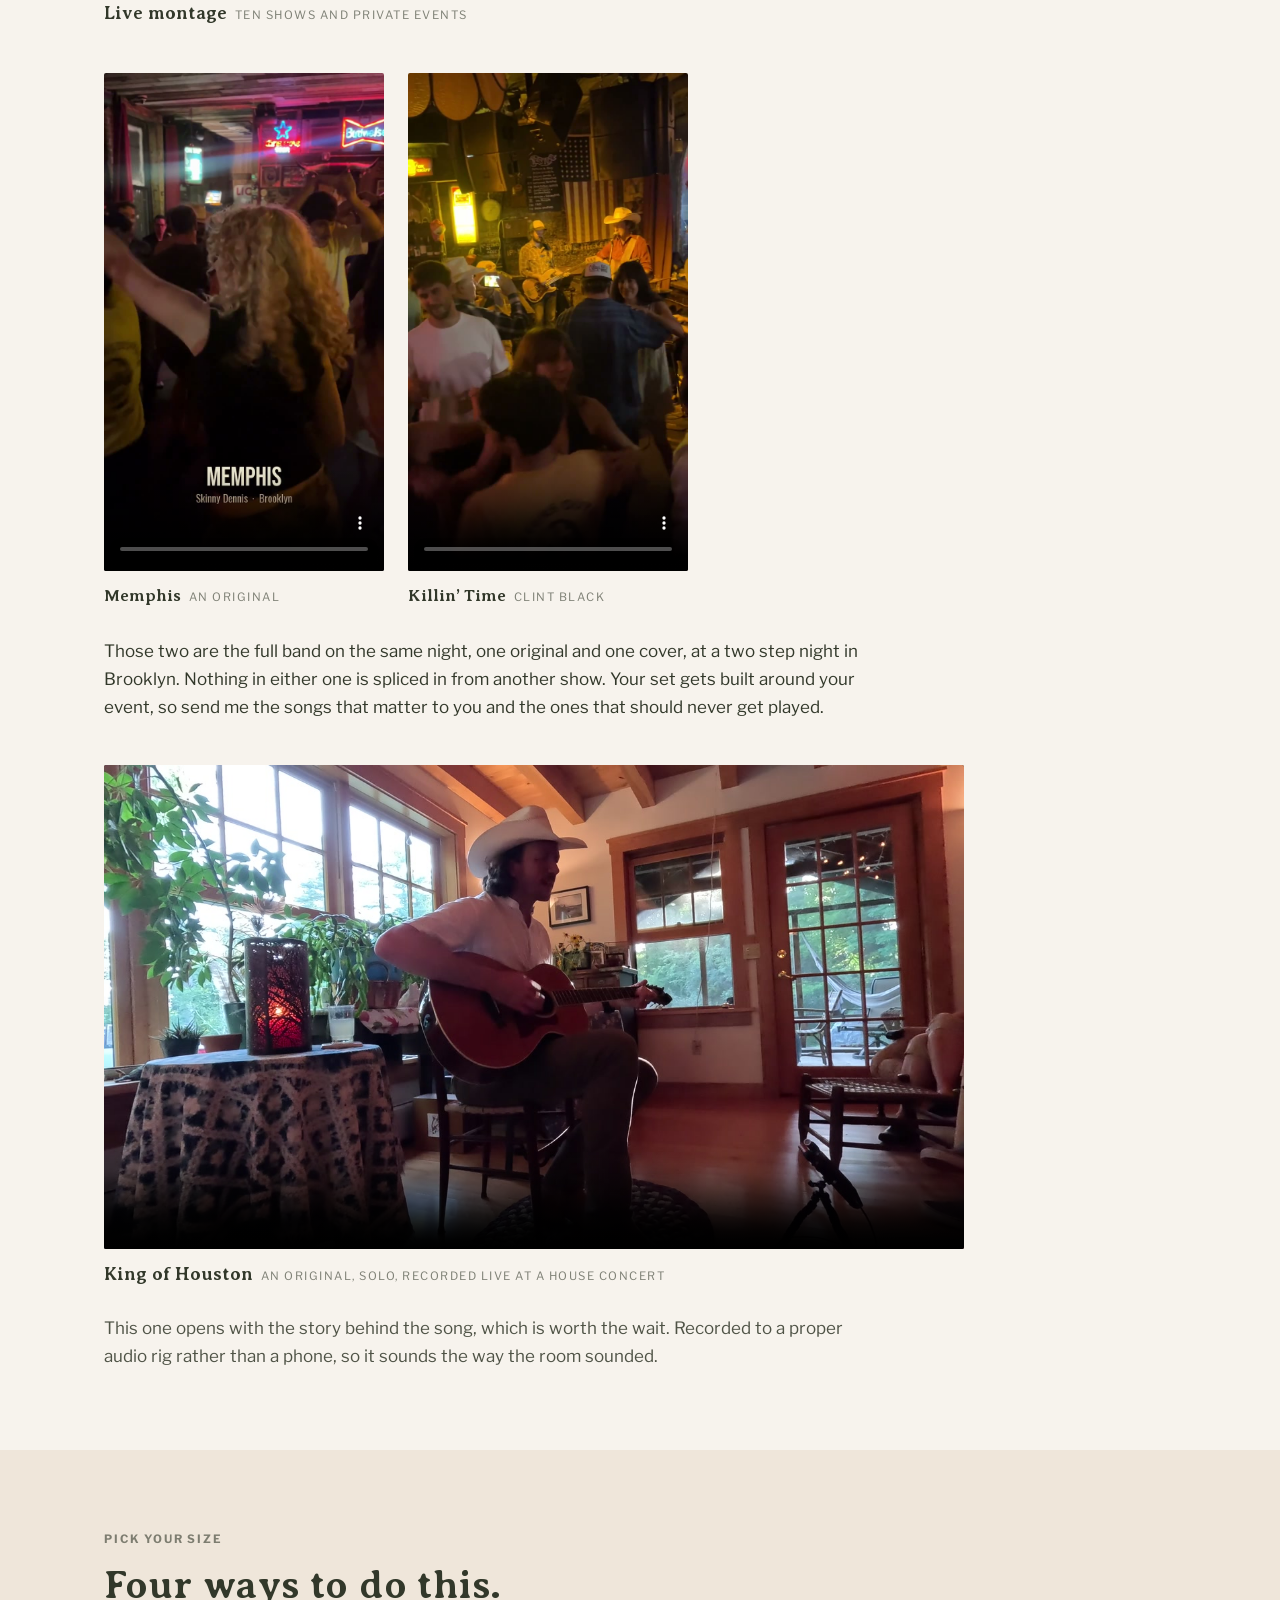
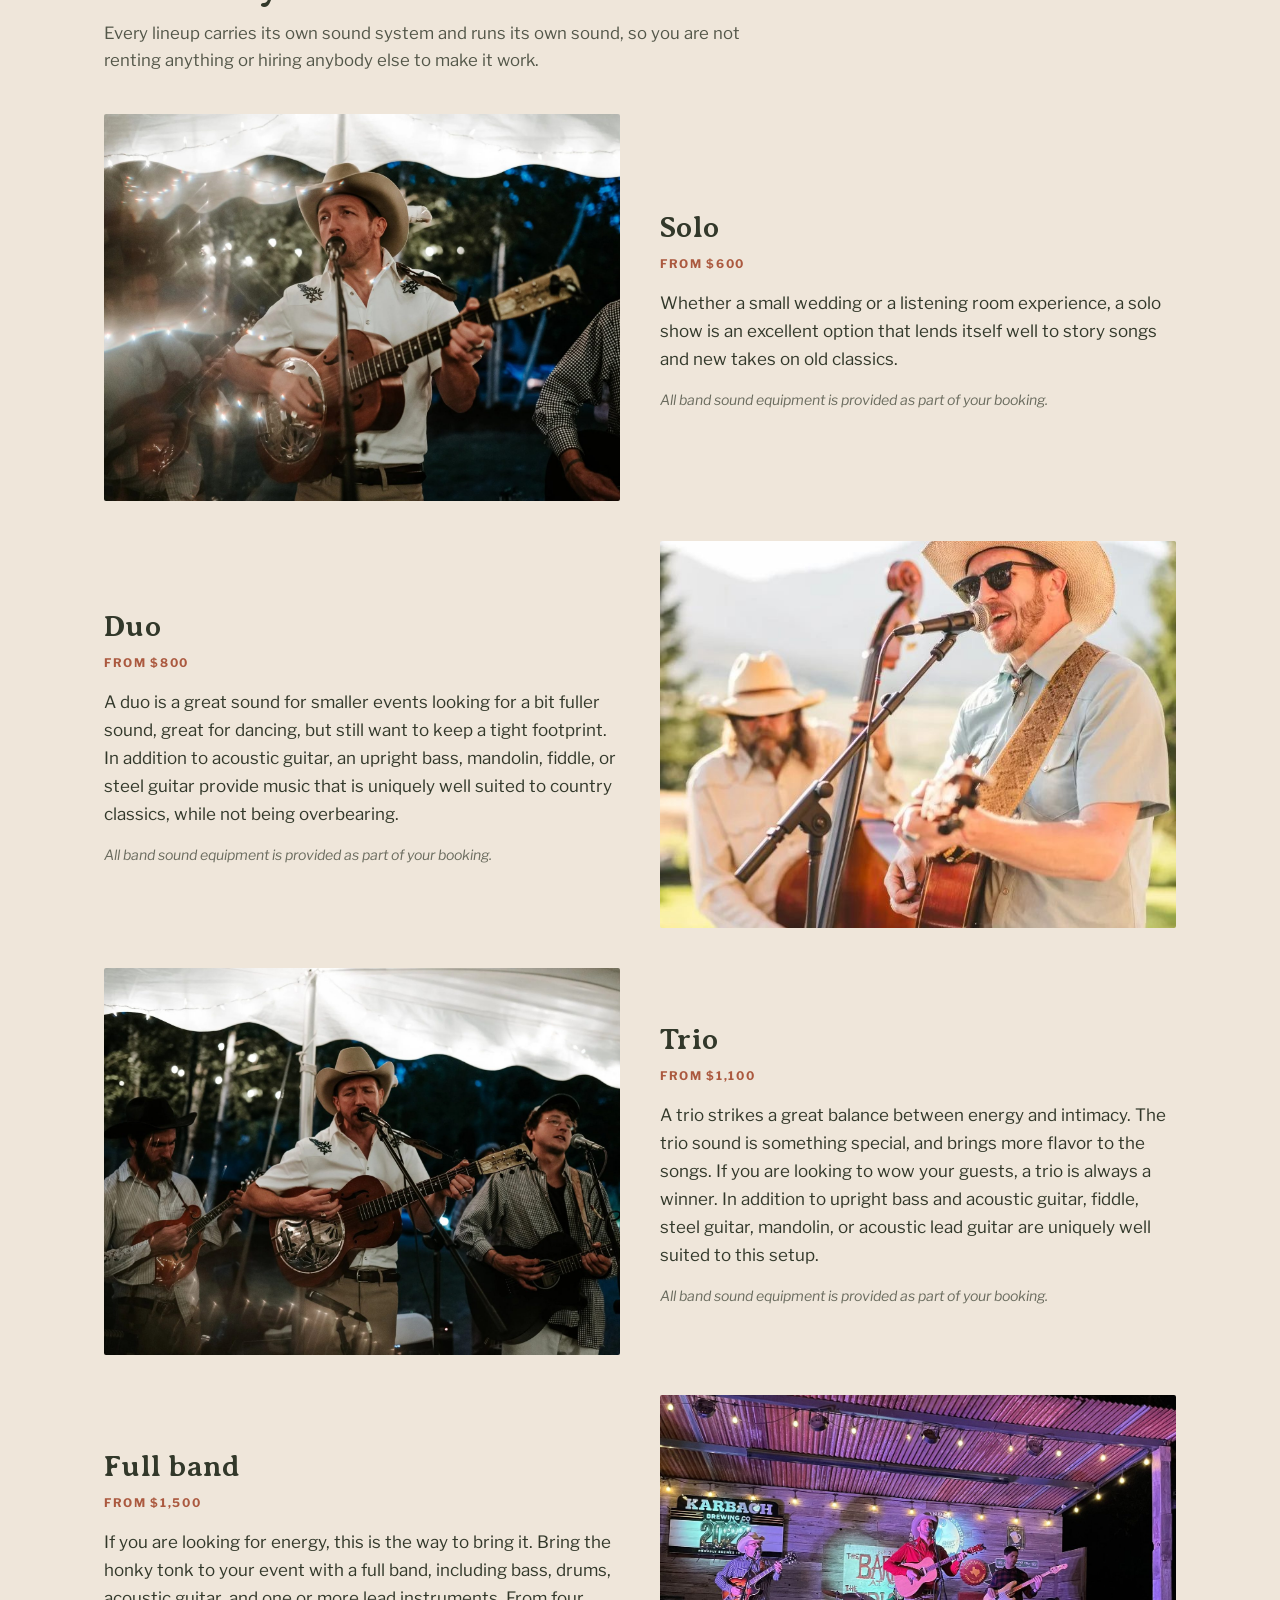
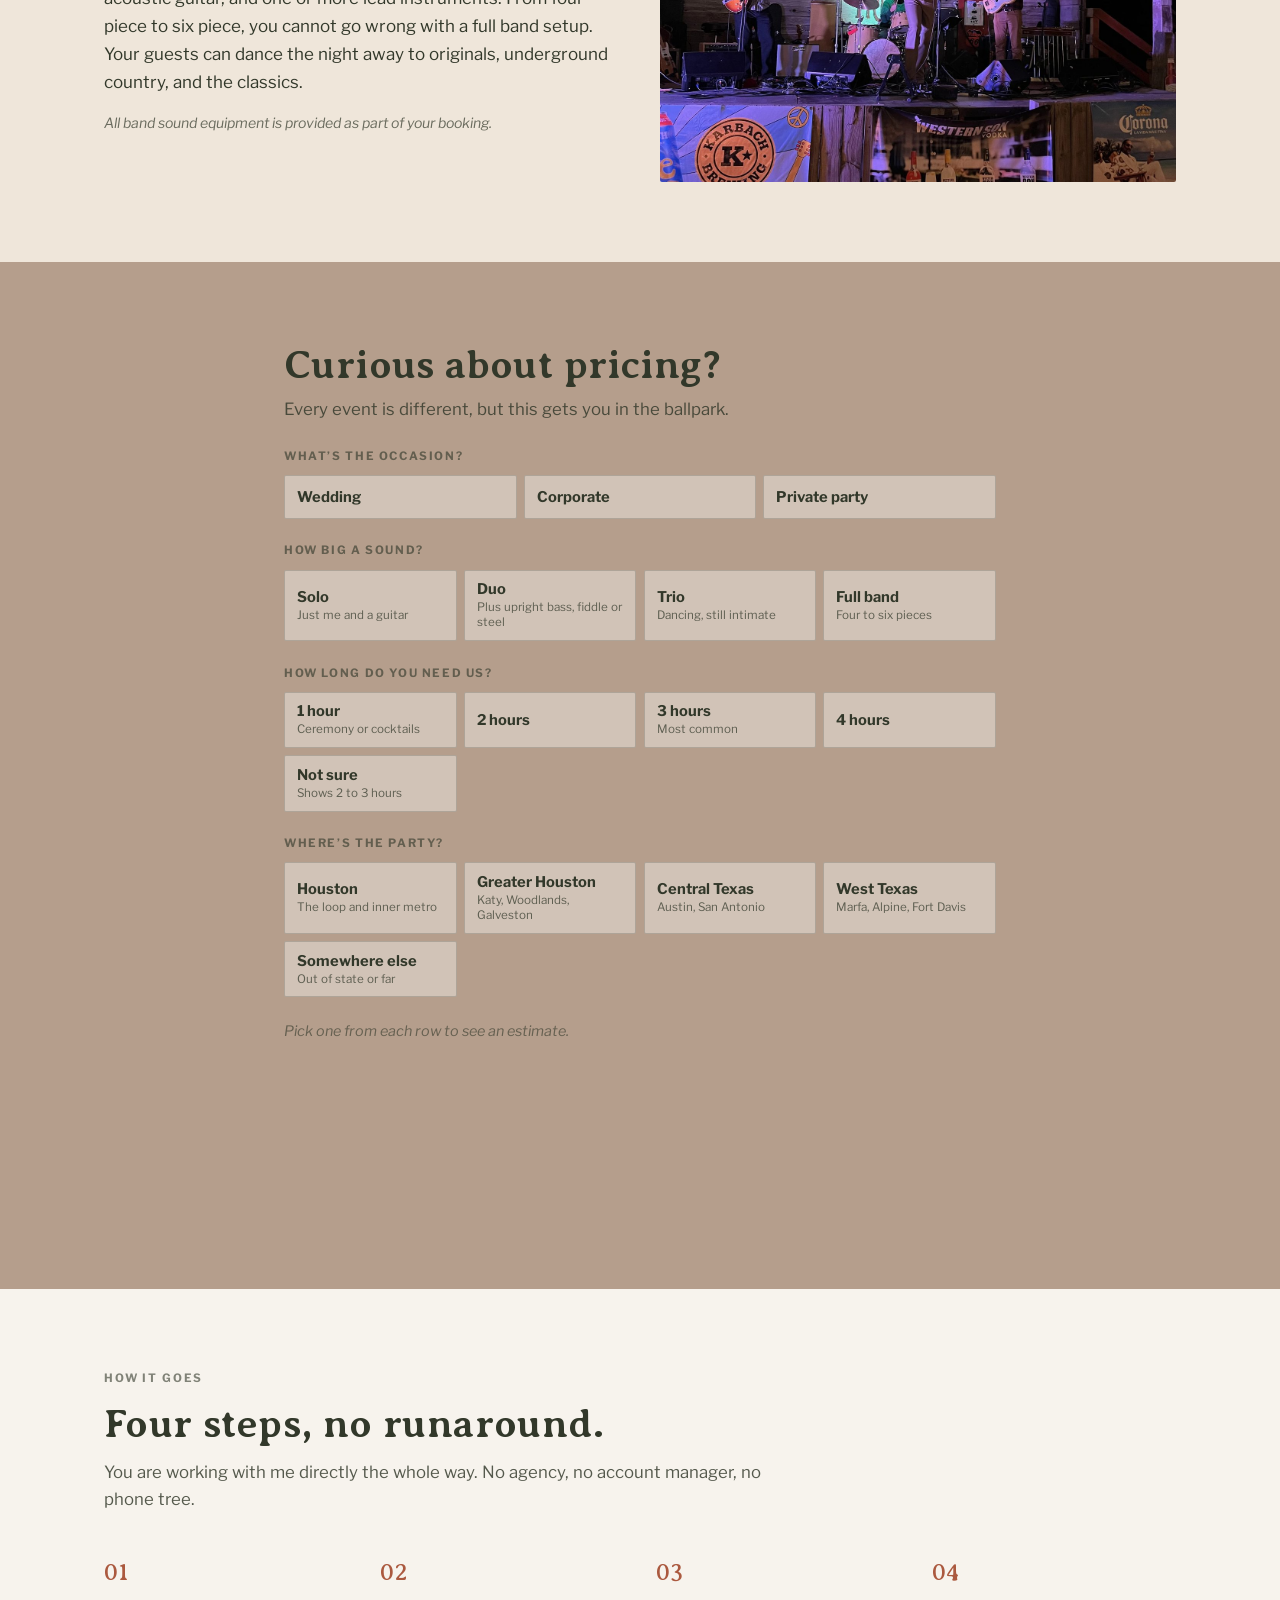
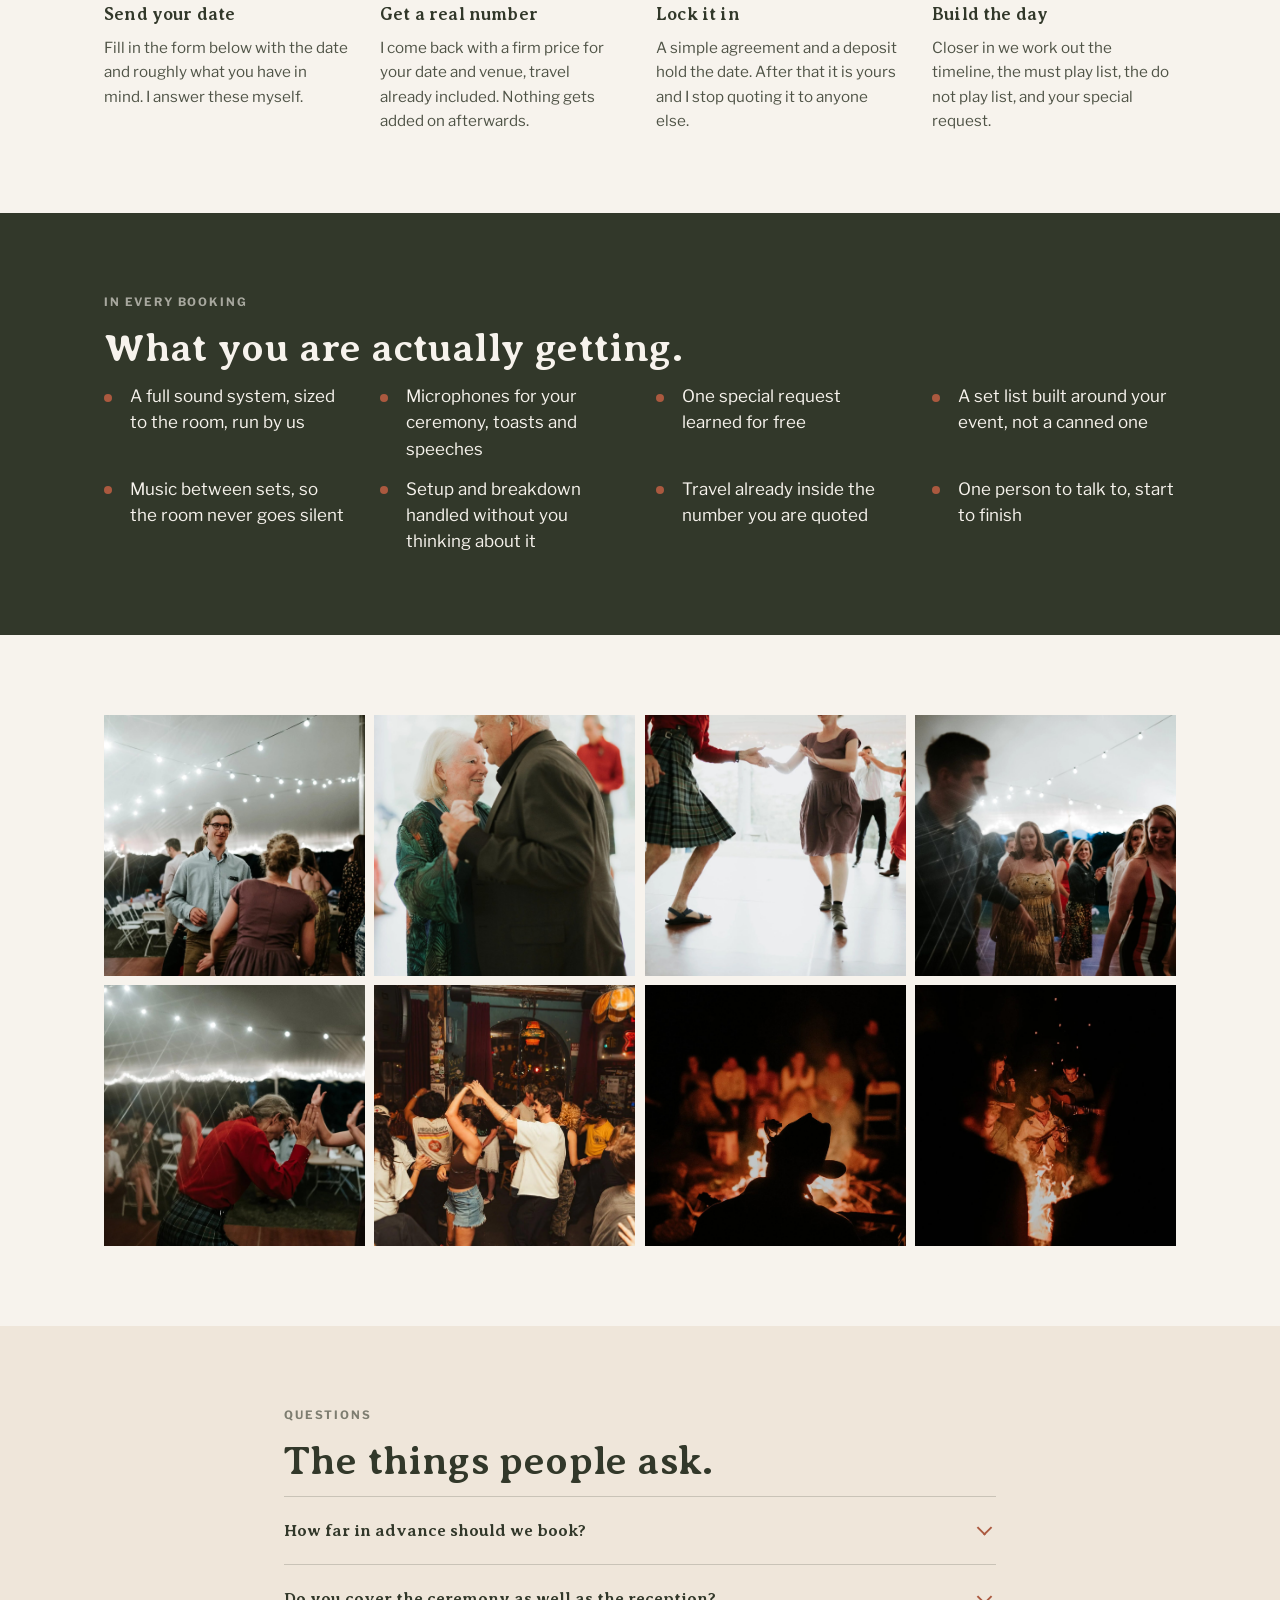
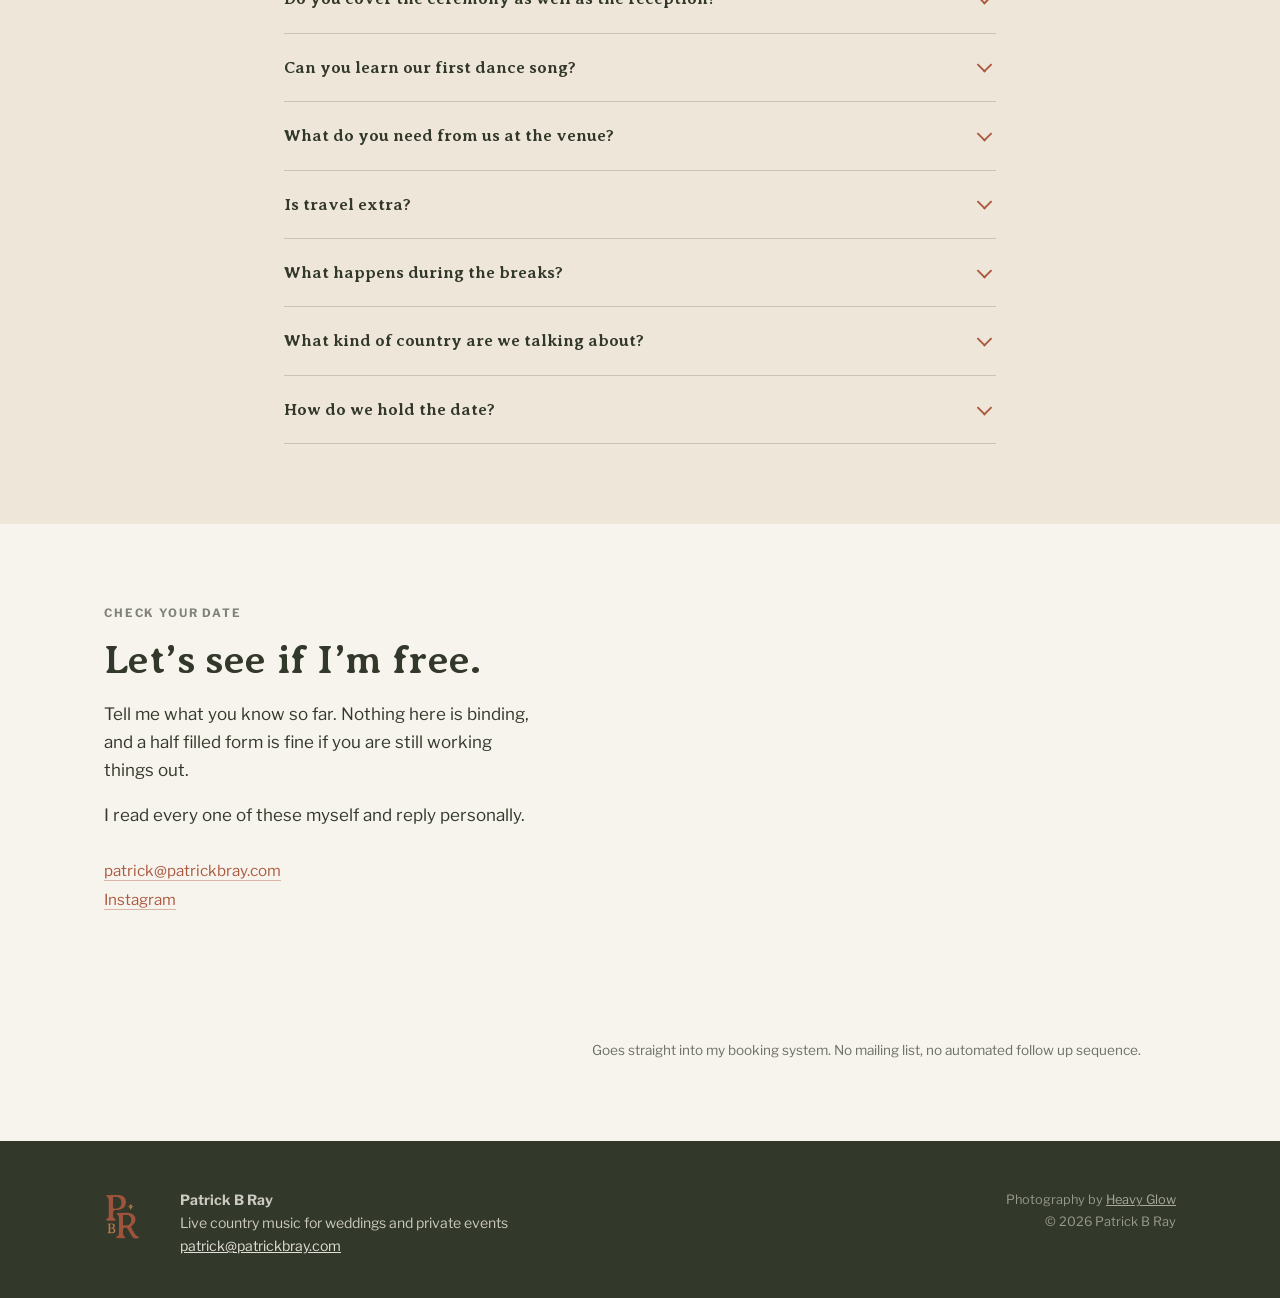
==== commit 5a7233e8: "Unify the band size to four to six pieces The hero said seven, the lineup card said four to seven, a" ====
--- a/index.html
+++ b/index.html
@@ -65,7 +65,7 @@
   <img class="hero__img" src="assets/img/gallery-8.jpg" alt="Guests dancing under a tent strung with lights at dusk" fetchpriority="high" width="1800" height="1200">
   <div class="wrap hero__inner">
     <h1>Make your next event one to remember.</h1>
-    <p>Live country music for weddings, corporate events and private parties. Solo up to a seven piece band, all sound equipment included.</p>
+    <p>Live country music for weddings, corporate events and private parties. Solo up to a six piece band, all sound equipment included.</p>
     <div class="hero__actions">
       <a class="btn btn--primary" href="#book">Check your date</a>
       <a class="btn btn--ghost" href="#pricing">See pricing</a>
@@ -180,7 +180,7 @@
         <div>
           <h3 class="lineup__name">Full band</h3>
           <p class="lineup__price">From $1,500</p>
-          <p class="lineup__body">If you are looking for energy, this is the way to bring it. Bring the honky tonk to your event with a full band, including bass, drums, acoustic guitar, and one or more lead instruments. From four piece to seven piece, you cannot go wrong with a full band setup. Your guests can dance the night away to originals, underground country, and the classics.</p>
+          <p class="lineup__body">If you are looking for energy, this is the way to bring it. Bring the honky tonk to your event with a full band, including bass, drums, acoustic guitar, and one or more lead instruments. From four piece to six piece, you cannot go wrong with a full band setup. Your guests can dance the night away to originals, underground country, and the classics.</p>
           <p class="lineup__gear">All band sound equipment is provided as part of your booking.</p>
         </div>
       </article>
